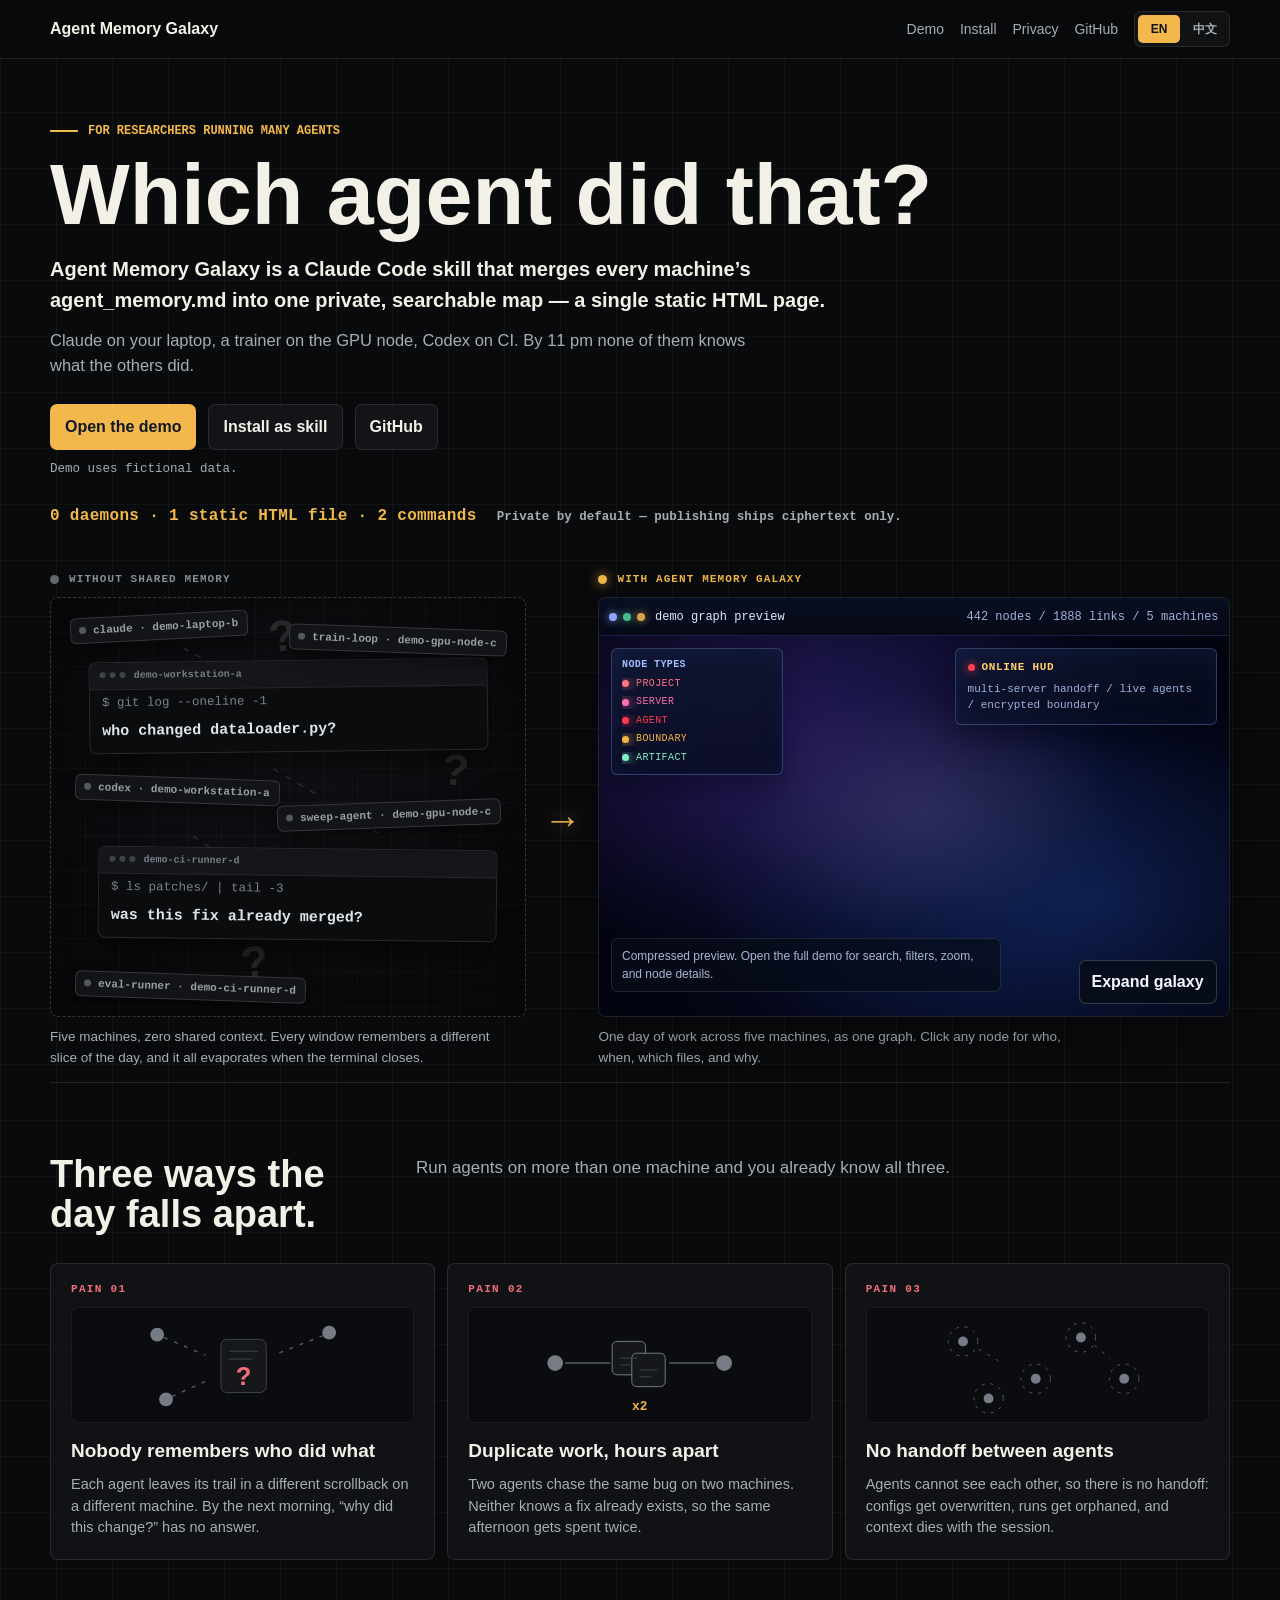
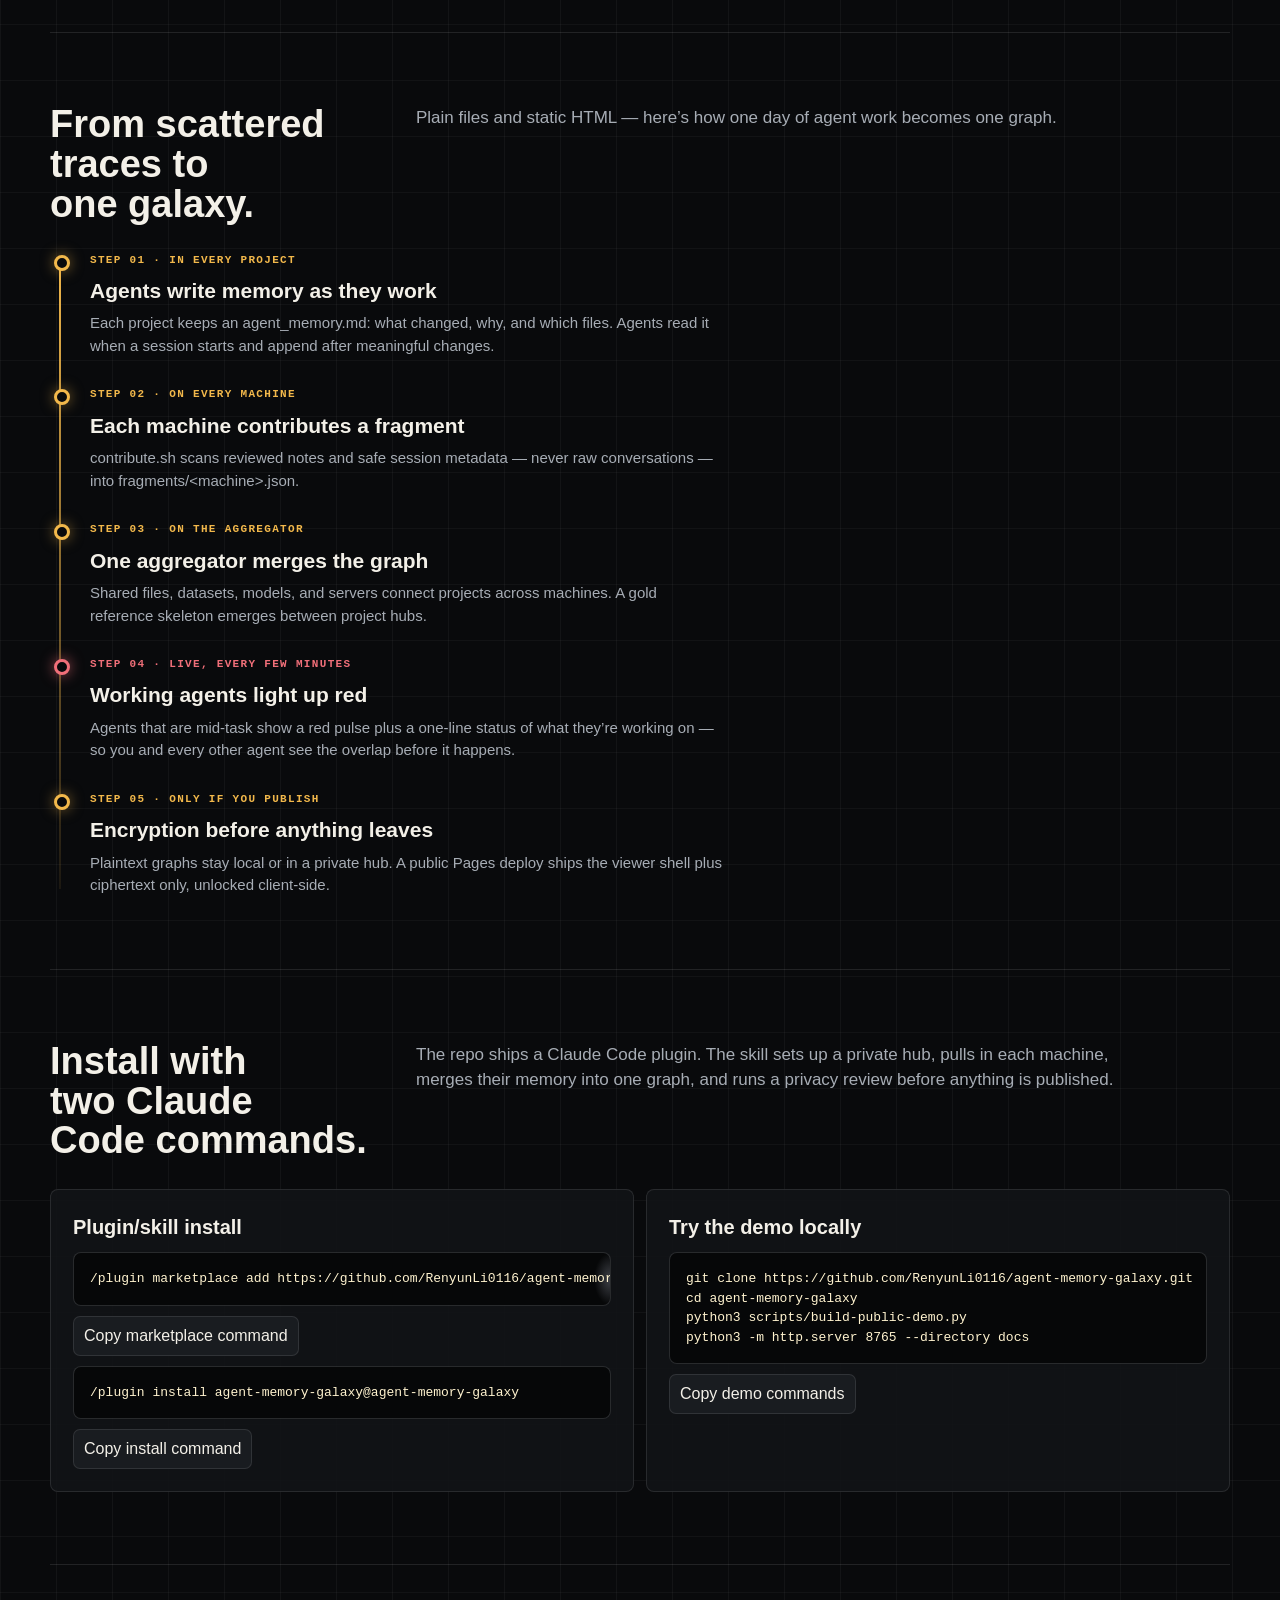
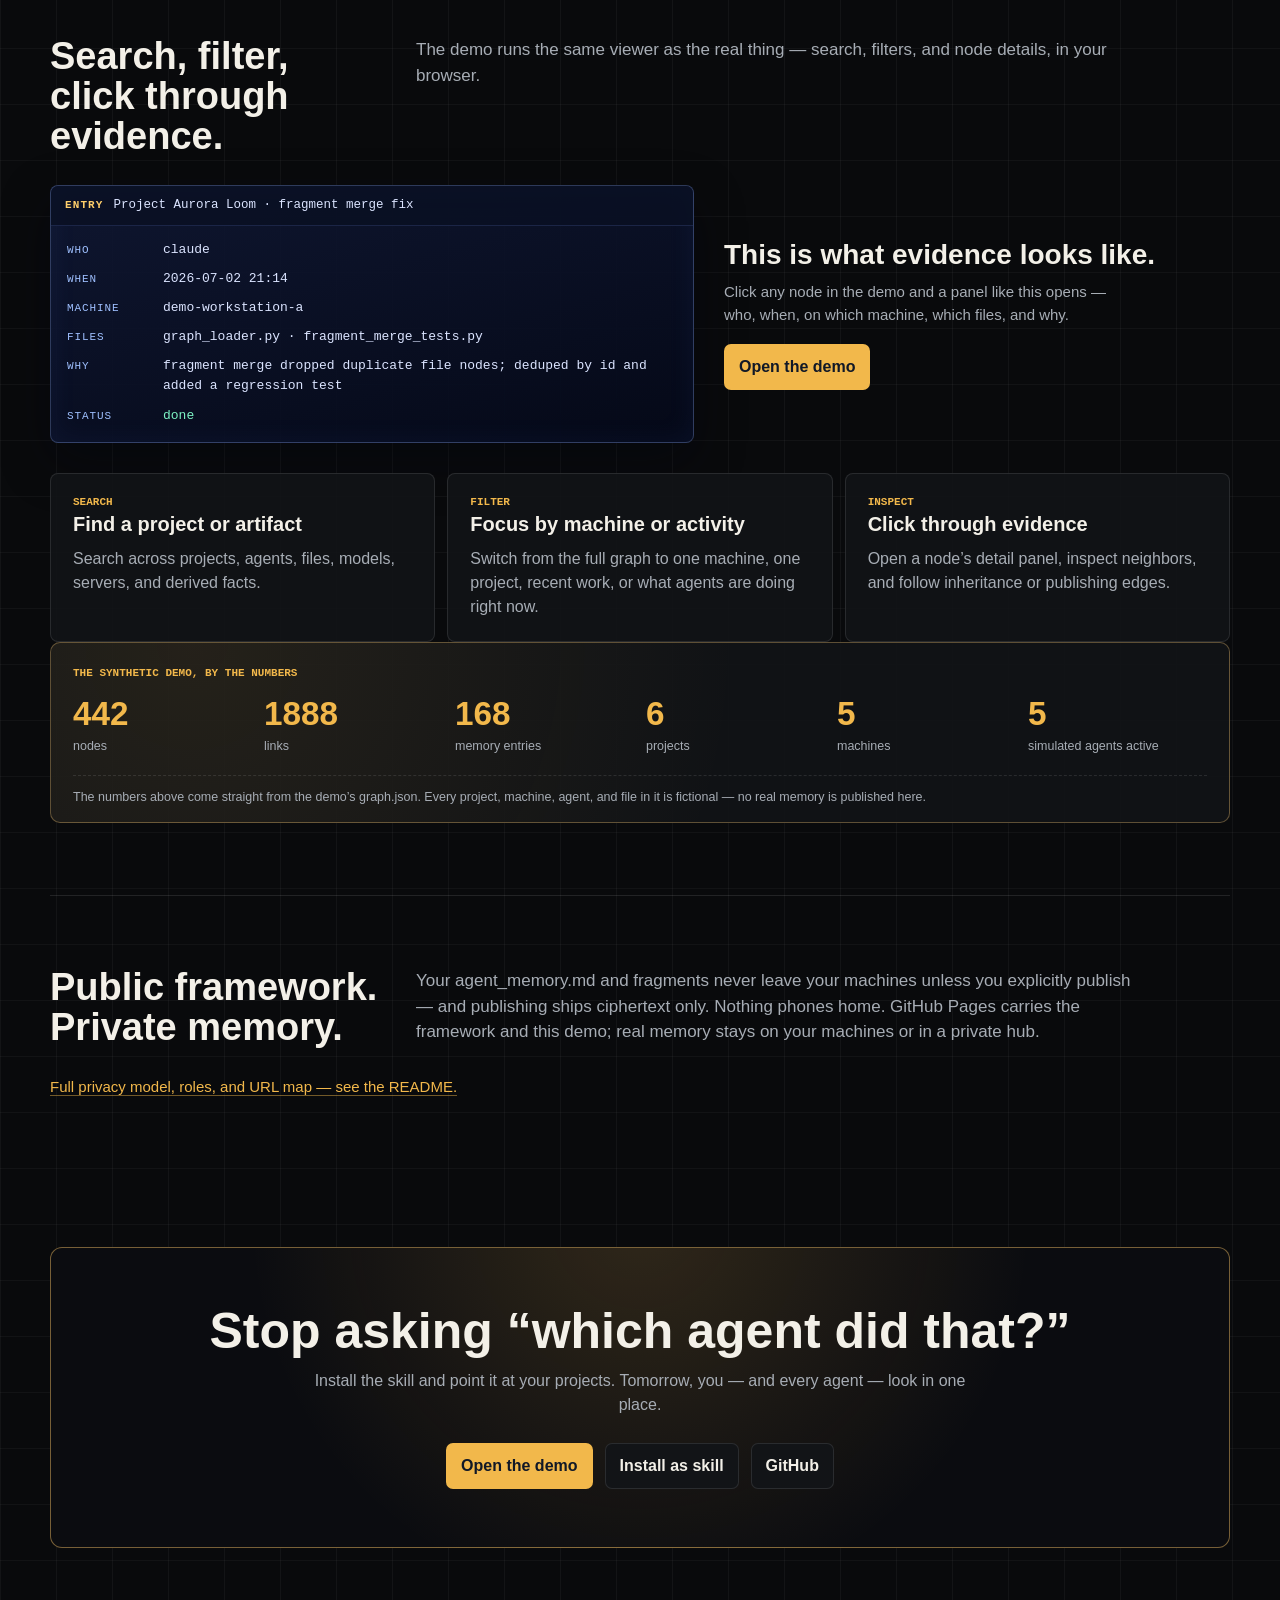
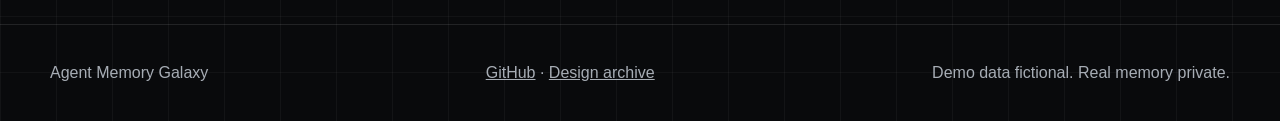
==== docs/index.html @ f4f1824c "feat: landing copy & typography overhaul from persona review loop 新用户评审（ML researcher/HN 工程师/手机中文用户）" ====
<!doctype html>
<html lang="en">
<head>
<meta charset="utf-8">
<meta name="viewport" content="width=device-width,initial-scale=1">
<meta name="description" content="Agent Memory Galaxy is a Claude Code skill that merges every machine's agent_memory.md into one private, searchable map — a single static HTML page.">
<title>Agent Memory Galaxy</title>
<link rel="stylesheet" href="assets/landing.css">
</head>
<body class="theme-bento landing-v2">

<nav class="nav">
  <div class="nav-inner">
    <a class="brand" href="index.html">Agent Memory Galaxy</a>
    <div class="nav-links">
      <a href="#preview" data-i18n="navDemo">Demo</a>
      <a href="#install" data-i18n="navInstall" data-nav-install>Install</a>
      <a href="#privacy" data-i18n="navPrivacy">Privacy</a>
      <a href="https://github.com/RenyunLi0116/agent-memory-galaxy">GitHub</a>
      <div class="lang-switch" aria-label="Language">
        <button type="button" data-lang-choice="en">EN</button>
        <button type="button" data-lang-choice="zh">中文</button>
      </div>
    </div>
  </div>
</nav>

<main class="page">
  <header class="hero-intro">
    <div class="kicker" data-i18n="heroKicker">FOR RESEARCHERS RUNNING MANY AGENTS</div>
    <h1 data-i18n="heroTitle">Which agent did that?</h1>
    <p class="lead hero-def" data-i18n="heroDef">Agent Memory Galaxy is a Claude Code skill that merges every machine&rsquo;s agent_memory.md into one private, searchable map &mdash; a single static HTML page.</p>
    <p class="lead hero-scene" data-i18n="heroLead">Claude on your laptop, a trainer on the GPU node, Codex on CI. By 11 pm none of them knows what the others did.</p>
    <div class="actions">
      <button class="btn primary" type="button" data-expand-galaxy data-demo-src="demo/?style=cosmos" data-i18n="openDemo">Open the demo</button>
      <a class="btn" href="#install" data-i18n="installSkill">Install as skill</a>
      <a class="btn" href="https://github.com/RenyunLi0116/agent-memory-galaxy">GitHub</a>
    </div>
    <p class="demo-note" data-i18n="demoNote">Demo uses fictional data.</p>
    <div class="hero-spec">
      <span class="spec-num" data-i18n="heroSpec">0 daemons &middot; 1 static HTML file &middot; 2 commands</span>
      <span class="spec-privacy" data-i18n="heroSpecPrivacy">Private by default &mdash; publishing ships ciphertext only.</span>
    </div>
  </header>

  <section class="contrast" id="contrast" aria-label="Before and after: scattered agents vs one shared memory galaxy">
    <div class="contrast-grid">
      <div class="contrast-side">
        <div class="contrast-tag"><span data-i18n="beforeTag">WITHOUT SHARED MEMORY</span></div>
<div class="chaos-board" aria-hidden="true"><svg class="chaos-lines" viewBox="0 0 100 100" preserveAspectRatio="none"><path d="M 28 12 L 39 19" /><path d="M 36 23 L 45 30" /><path d="M 47 41 L 56 47" /><path d="M 30 57 L 39 64" /><path d="M 63 52 L 70 57" /><path d="M 20 73 L 29 80" /></svg><div class="chaos-term" style="left:8%;top:15%;width:84%;--rot:-.7deg"><b>demo-workstation-a</b><code>$ git log --oneline -1</code><code class="q" data-i18n="chaosNote1">who changed dataloader.py?</code></div><div class="chaos-term" style="left:10%;top:60%;width:84%;--rot:.7deg"><b>demo-ci-runner-d</b><code>$ ls patches/ | tail -3</code><code class="q" data-i18n="chaosNote4">was this fix already merged?</code></div><span class="chaos-chip c1" style="left:4%;top:4%;--rot:-3deg">claude · demo-laptop-b</span><span class="chaos-chip c2" style="right:4%;top:7%;--rot:2deg">train-loop · demo-gpu-node-c</span><span class="chaos-chip c3" style="left:5%;top:43%;--rot:2deg">codex · demo-workstation-a</span><span class="chaos-chip c4" style="right:5%;top:49%;--rot:-2deg">sweep-agent · demo-gpu-node-c</span><span class="chaos-chip c5" style="left:5%;top:90%;--rot:2deg">eval-runner · demo-ci-runner-d</span><span class="chaos-q" style="left:46%;top:4%;--rot:-8deg">?</span><span class="chaos-q" style="right:12%;top:36%;--rot:6deg">?</span><span class="chaos-q" style="left:40%;top:82%;--rot:-6deg">?</span></div>
        <p class="contrast-caption" data-i18n="beforeCaption">Five machines, zero shared context. Every window remembers a different slice of the day, and it all evaporates when the terminal closes.</p>
      </div>
      <div class="contrast-arrow" aria-hidden="true"><span>&#8594;</span></div>
      <div class="contrast-side">
        <div class="contrast-tag gold"><span data-i18n="afterTag">WITH AGENT MEMORY GALAXY</span></div>

<div class="galaxy-card" id="after-galaxy" data-demo-src="demo/?style=cosmos" role="button" tabindex="0" aria-label="Expand the interactive Agent Memory Galaxy demo">
  <div class="framebar">
    <span class="lights"><i></i><i></i><i></i></span>
    <span class="mono" data-i18n="previewTitle">demo graph preview</span>
    <span class="status mono" data-preview-status data-nodes="442" data-edges="1888" data-machines="5">442 nodes / 1888 links / 5 machines</span>
  </div>

  <div class="mini-galaxy-preview" data-mini-preview aria-hidden="true">
    <canvas class="mini-canvas" data-mini-canvas></canvas>
    <svg class="mini-map" viewBox="0 0 800 520" preserveAspectRatio="xMidYMid meet">
      <defs>
        <filter id="mini-glow" x="-120%" y="-120%" width="340%" height="340%">
          <feGaussianBlur stdDeviation="3" result="blur" />
          <feMerge><feMergeNode in="blur" /><feMergeNode in="SourceGraphic" /></feMerge>
        </filter>
        <filter id="mini-soft-glow" x="-80%" y="-80%" width="260%" height="260%"><feGaussianBlur stdDeviation="8" /></filter>
      </defs>
      <ellipse class="mini-orbit gold" cx="400" cy="260" rx="244" ry="126" />
      <ellipse class="mini-orbit" cx="400" cy="260" rx="310" ry="166" transform="rotate(-17 400 260)" />
      <path class="mini-coreline" d="M 148 332 C 248 198 350 154 472 204 S 620 356 704 210" />
      <g class="mini-dust-layer"><circle class="mini-dust" cx="120" cy="130" r="1.4" />
<circle class="mini-dust" cx="152" cy="398" r="1.1" />
<circle class="mini-dust" cx="286" cy="114" r="1.2" />
<circle class="mini-dust" cx="368" cy="422" r="1.4" />
<circle class="mini-dust" cx="430" cy="126" r="1.1" />
<circle class="mini-dust" cx="690" cy="150" r="1.5" />
<circle class="mini-dust" cx="706" cy="386" r="1.1" />
<circle class="mini-dust" cx="88" cy="276" r="1.0" />
<circle class="mini-dust" cx="548" cy="92" r="1.0" />
<circle class="mini-dust" cx="610" cy="420" r="1.2" />
<circle class="mini-dust" cx="254" cy="444" r="1.0" />
<circle class="mini-dust" cx="742" cy="264" r="1.2" /></g>
      <g class="mini-links"><line class="mini-edge warm" data-mini-edge data-pair="0-1" x1="384" y1="252" x2="505" y2="178" /><line class="mini-edge" data-mini-edge data-pair="0-2" x1="384" y1="252" x2="232" y2="180" /><line class="mini-edge live" data-mini-edge data-pair="0-4" x1="384" y1="252" x2="330" y2="354" /><line class="mini-edge live" data-mini-edge data-pair="0-5" x1="384" y1="252" x2="468" y2="302" /><line class="mini-edge secure" data-mini-edge data-pair="1-7" x1="505" y1="178" x2="632" y2="220" /><line class="mini-edge secure" data-mini-edge data-pair="2-6" x1="232" y1="180" x2="190" y2="342" /><line class="mini-edge" data-mini-edge data-pair="3-5" x1="586" y1="338" x2="468" y2="302" /><line class="mini-edge warm" data-mini-edge data-pair="4-6" x1="330" y1="354" x2="190" y2="342" /><line class="mini-edge secure" data-mini-edge data-pair="5-7" x1="468" y1="302" x2="632" y2="220" /><line class="mini-edge" data-mini-edge data-pair="1-3" x1="505" y1="178" x2="586" y2="338" /></g>
      <path class="mini-scan" d="M 146 394 C 264 222 406 146 570 206 C 650 236 702 286 724 342" />
      <g class="mini-nodes"><g class="mini-star project" data-mini-node data-index="0" transform="translate(384 252)">
        <circle class="halo" r="36" fill="currentColor" />
        <path class="spike" d="M -26.4 0 H 26.4 M 0 -26.4 V 26.4 M -18.6 -18.6 L 18.6 18.6 M -18.6 18.6 L 18.6 -18.6" />
        <circle class="core" r="12" />
        <circle class="lock" r="20" />
      </g><g class="mini-star project" data-mini-node data-index="1" transform="translate(505 178)">
        <circle class="halo" r="30" fill="currentColor" />
        <path class="spike" d="M -22.0 0 H 22.0 M 0 -22.0 V 22.0 M -15.5 -15.5 L 15.5 15.5 M -15.5 15.5 L 15.5 -15.5" />
        <circle class="core" r="10" />
        <circle class="lock" r="18" />
      </g><g class="mini-star server" data-mini-node data-index="2" transform="translate(232 180)">
        <circle class="halo" r="24" fill="currentColor" />
        <path class="spike" d="M -13.6 0 H 13.6 M 0 -13.6 V 13.6" />
        <circle class="core" r="8" />
        <circle class="lock" r="16" />
      </g><g class="mini-star server" data-mini-node data-index="3" transform="translate(586 338)">
        <circle class="halo" r="24" fill="currentColor" />
        <path class="spike" d="M -13.6 0 H 13.6 M 0 -13.6 V 13.6" />
        <circle class="core" r="8" />
        <circle class="lock" r="16" />
      </g><g class="mini-star agent" data-mini-node data-index="4" transform="translate(330 354)">
        <circle class="halo" r="21" fill="currentColor" />
        <path class="spike" d="M -11.9 0 H 11.9 M 0 -11.9 V 11.9" />
        <circle class="core" r="7" />
        <circle class="lock" r="15" />
      </g><g class="mini-star agent" data-mini-node data-index="5" transform="translate(468 302)">
        <circle class="halo" r="21" fill="currentColor" />
        <path class="spike" d="M -11.9 0 H 11.9 M 0 -11.9 V 11.9" />
        <circle class="core" r="7" />
        <circle class="lock" r="15" />
      </g><g class="mini-star boundary" data-mini-node data-index="6" transform="translate(190 342)">
        <circle class="halo" r="27" fill="currentColor" />
        <path class="spike" d="M -19.8 0 H 19.8 M 0 -19.8 V 19.8 M -14.0 -14.0 L 14.0 14.0 M -14.0 14.0 L 14.0 -14.0" />
        <circle class="core" r="9" />
        <circle class="lock" r="17" />
      </g><g class="mini-star artifact" data-mini-node data-index="7" transform="translate(632 220)">
        <circle class="halo" r="27" fill="currentColor" />
        <path class="spike" d="M -15.3 0 H 15.3 M 0 -15.3 V 15.3" />
        <circle class="core" r="9" />
        <circle class="lock" r="17" />
      </g></g>
    </svg>
    <div class="mini-side"><b data-i18n="miniSideTitle">NODE TYPES</b><span data-mini-type="project" data-i18n="miniProject">Project</span><span data-mini-type="server" data-i18n="miniServer">Server</span><span data-mini-type="agent" data-i18n="miniAgent">Agent</span><span data-mini-type="boundary" data-i18n="miniBoundary">Boundary</span><span data-mini-type="artifact" data-i18n="miniArtifact">Artifact</span></div>
    <div class="mini-readout"><b data-i18n="miniReadoutTitle">ONLINE HUD</b><span data-i18n="miniReadout">multi-server handoff / live agents / encrypted boundary</span></div>
  </div>
  <p class="preview-note" data-i18n="previewNote">Compressed public preview. Open the full demo for search, filters, zoom, and readouts.</p>
  <button class="expand-galaxy" type="button" data-expand-galaxy data-i18n="expandGalaxy">Expand galaxy</button>
</div>

        <p class="contrast-caption" data-i18n="afterCaption">One day of work across five machines, as one graph. Click any node for who, when, which files, and why.</p>
      </div>
    </div>
  </section>

  <section class="section" id="pain">
    <div class="section-head">
      <h2 data-i18n="painHeading">Three ways the day falls apart.</h2>
      <p data-i18n="painBody">Run agents on more than one machine and you already know all three.</p>
    </div>
    <div class="pain-grid">
      <article class="pain-card">
        <span class="pain-num">PAIN 01</span>
        <svg class="pain-fig" viewBox="0 0 240 116" aria-hidden="true" preserveAspectRatio="xMidYMid meet">
  <g stroke="#565b63" stroke-dasharray="4 7" fill="none" stroke-width="1.4">
    <path d="M 40 30 L 82 48" /><path d="M 202 28 L 154 47" /><path d="M 48 90 L 88 72" />
  </g>
  <circle cx="33" cy="27" r="7" fill="#767c86" /><circle cx="208" cy="25" r="7" fill="#767c86" /><circle cx="42" cy="93" r="7" fill="#767c86" />
  <rect x="98" y="32" width="46" height="54" rx="6" fill="#15171b" stroke="#3e424a" />
  <path d="M 106 44 H 136 M 106 52 H 130" stroke="#3e424a" fill="none" />
  <text x="121" y="78" fill="#f06f79" font-size="26" font-weight="800" text-anchor="middle" font-family="Inter,sans-serif">?</text>
</svg>
        <h3 data-i18n="pain1Title">Nobody remembers who did what</h3>
        <p data-i18n="pain1Body">Each agent leaves its trail in a different scrollback on a different machine. By the next morning, &ldquo;why did this change?&rdquo; has no answer.</p>
      </article>
      <article class="pain-card">
        <span class="pain-num">PAIN 02</span>
        <svg class="pain-fig" viewBox="0 0 240 116" aria-hidden="true" preserveAspectRatio="xMidYMid meet">
  <circle cx="34" cy="56" r="8" fill="#767c86" /><circle cx="206" cy="56" r="8" fill="#767c86" />
  <path d="M 44 56 H 90" stroke="#565b63" stroke-width="1.4" /><path d="M 196 56 H 150" stroke="#565b63" stroke-width="1.4" />
  <rect x="92" y="34" width="34" height="34" rx="5" fill="#15171b" stroke="#767c86" />
  <rect x="112" y="46" width="34" height="34" rx="5" fill="#15171b" stroke="#767c86" />
  <path d="M 100 51 L 118 51 M 100 58 L 112 58" stroke="#3e424a" fill="none" />
  <path d="M 120 63 L 138 63 M 120 70 L 132 70" stroke="#3e424a" fill="none" />
  <text x="120" y="104" fill="#f2b84b" font-size="13" font-weight="800" text-anchor="middle" font-family="JetBrains Mono,monospace">x2</text>
</svg>
        <h3 data-i18n="pain2Title">Duplicate work, hours apart</h3>
        <p data-i18n="pain2Body">Two agents chase the same bug on two machines. Neither knows a fix already exists, so the same afternoon gets spent twice.</p>
      </article>
      <article class="pain-card">
        <span class="pain-num">PAIN 03</span>
        <svg class="pain-fig" viewBox="0 0 240 116" aria-hidden="true" preserveAspectRatio="xMidYMid meet">
  <g fill="#767c86">
    <circle cx="44" cy="34" r="5" /><circle cx="118" cy="72" r="5" /><circle cx="164" cy="30" r="5" />
    <circle cx="208" cy="72" r="5" /><circle cx="70" cy="92" r="5" />
  </g>
  <g stroke="#565b63" stroke-dasharray="3 6" fill="none">
    <circle cx="44" cy="34" r="15" /><circle cx="118" cy="72" r="15" /><circle cx="164" cy="30" r="15" />
    <circle cx="208" cy="72" r="15" /><circle cx="70" cy="92" r="15" />
  </g>
  <path d="M 60 42 L 84 56" stroke="#565b63" stroke-dasharray="3 7" fill="none" />
  <path d="M 178 38 L 194 52" stroke="#565b63" stroke-dasharray="3 7" fill="none" />
</svg>
        <h3 data-i18n="pain3Title">No handoff between agents</h3>
        <p data-i18n="pain3Body">Agents cannot see each other, so there is no handoff: configs get overwritten, runs get orphaned, and context dies with the session.</p>
      </article>
    </div>
  </section>

  <section class="section" id="how">
    <div class="section-head">
      <h2 data-i18n="howHeading">From scattered traces to one galaxy.</h2>
      <p data-i18n="howBody">Plain files and static HTML &mdash; here&rsquo;s how one day of agent work becomes one graph.</p>
    </div>
    <div class="timeline">
      <div class="tl-item"><span class="tl-step" data-i18n="tl1Tag">STEP 01 &middot; IN EVERY PROJECT</span><h3 data-i18n="tl1Title">Agents write memory as they work</h3><p data-i18n="tl1Body">Each project keeps an agent_memory.md: what changed, why, and which files. Agents read it when a session starts and append after meaningful changes.</p></div>
      <div class="tl-item"><span class="tl-step" data-i18n="tl2Tag">STEP 02 &middot; ON EVERY MACHINE</span><h3 data-i18n="tl2Title">Each machine contributes a fragment</h3><p data-i18n="tl2Body">contribute.sh scans reviewed notes and safe session metadata &mdash; never raw conversations &mdash; into fragments/&lt;machine&gt;.json.</p></div>
      <div class="tl-item"><span class="tl-step" data-i18n="tl3Tag">STEP 03 &middot; ON THE AGGREGATOR</span><h3 data-i18n="tl3Title">One aggregator merges the graph</h3><p data-i18n="tl3Body">Shared files, datasets, models, and servers connect projects across machines. A gold reference skeleton emerges between project hubs.</p></div>
      <div class="tl-item live"><span class="tl-step" data-i18n="tl4Tag">STEP 04 &middot; LIVE, EVERY FEW MINUTES</span><h3 data-i18n="tl4Title">Working agents light up red</h3><p data-i18n="tl4Body">Agents that are mid-task show a red pulse plus a one-line status of what they&rsquo;re working on &mdash; so you and every other agent see the overlap before it happens.</p></div>
      <div class="tl-item"><span class="tl-step" data-i18n="tl5Tag">STEP 05 &middot; ONLY IF YOU PUBLISH</span><h3 data-i18n="tl5Title">Encryption before anything leaves</h3><p data-i18n="tl5Body">Plaintext graphs stay local or in a private hub. A public Pages deploy ships the viewer shell plus ciphertext only, unlocked client-side.</p></div>
    </div>
  </section>

  <section class="section" id="install">
    <div class="section-head">
      <h2 data-i18n="installHeading">Install with two Claude Code commands.</h2>
      <p data-i18n="installBody">The repo ships a Claude Code plugin. The skill sets up a private hub, pulls in each machine, merges their memory into one graph, and runs a privacy review before anything is published.</p>
    </div>
    <div class="install-grid">
      <article class="tile command-stack">
        <h3 data-i18n="pluginInstall">Plugin/skill install</h3>
        <pre class="code"><code>/plugin marketplace add https://github.com/RenyunLi0116/agent-memory-galaxy</code></pre>
        <button class="copy-btn" type="button" data-copy="/plugin marketplace add https://github.com/RenyunLi0116/agent-memory-galaxy"><span data-i18n="copyMarketplace">Copy marketplace command</span></button>
        <pre class="code"><code>/plugin install agent-memory-galaxy@agent-memory-galaxy</code></pre>
        <button class="copy-btn" type="button" data-copy="/plugin install agent-memory-galaxy@agent-memory-galaxy"><span data-i18n="copyInstall">Copy install command</span></button>
      </article>
      <article class="tile command-stack">
        <h3 data-i18n="localDemo">Try the demo locally</h3>
        <pre class="code"><code>git clone https://github.com/RenyunLi0116/agent-memory-galaxy.git
cd agent-memory-galaxy
python3 scripts/build-public-demo.py
python3 -m http.server 8765 --directory docs</code></pre>
        <button class="copy-btn" type="button" data-copy="git clone https://github.com/RenyunLi0116/agent-memory-galaxy.git&#10;cd agent-memory-galaxy&#10;python3 scripts/build-public-demo.py&#10;python3 -m http.server 8765 --directory docs"><span data-i18n="copyDemo">Copy demo commands</span></button>
      </article>
    </div>
  </section>

  <section class="section" id="preview">
    <div class="section-head">
      <h2 data-i18n="previewHeading">Search, filter, click through evidence.</h2>
      <p data-i18n="previewBody">The demo runs the same viewer as the real thing &mdash; search, filters, and node details, in your browser.</p>
    </div>
    <div class="evidence-row">
      <figure class="evidence-card" aria-label="Example node detail panel from the demo">
        <div class="ev-head"><span class="ev-kind">ENTRY</span><span class="ev-title">Project Aurora Loom &middot; fragment merge fix</span></div>
        <dl class="ev-fields">
          <div class="ev-field"><dt data-i18n="evWho">who</dt><dd>claude</dd></div>
          <div class="ev-field"><dt data-i18n="evWhen">when</dt><dd>2026-07-02 21:14</dd></div>
          <div class="ev-field"><dt data-i18n="evMachine">machine</dt><dd>demo-workstation-a</dd></div>
          <div class="ev-field"><dt data-i18n="evFiles">files</dt><dd>graph_loader.py &middot; fragment_merge_tests.py</dd></div>
          <div class="ev-field"><dt data-i18n="evWhy">why</dt><dd>fragment merge dropped duplicate file nodes; deduped by id and added a regression test</dd></div>
          <div class="ev-field"><dt data-i18n="evStatus">status</dt><dd class="ev-ok">done</dd></div>
        </dl>
      </figure>
      <div class="evidence-aside">
        <p class="evidence-lead" data-i18n="evidenceCaption">This is what evidence looks like.</p>
        <p class="evidence-sub" data-i18n="evidenceCaptionSub">Click any node in the demo and a panel like this opens &mdash; who, when, on which machine, which files, and why.</p>
        <div class="actions">
          <button class="btn primary" type="button" data-expand-galaxy data-demo-src="demo/?style=cosmos" data-i18n="openDemo">Open the demo</button>
        </div>
      </div>
    </div>
    <div class="grid">
      <article class="tile"><div class="mini-label" data-i18n="searchLabel">Search</div><h3 data-i18n="searchTitle">Find a project or artifact</h3><p data-i18n="searchBody">Search across projects, agents, files, models, servers, and derived facts.</p></article>
      <article class="tile"><div class="mini-label" data-i18n="filterLabel">Filter</div><h3 data-i18n="filterTitle">Focus by machine or activity</h3><p data-i18n="filterBody">Switch from the full graph to one machine, one project, recent work, or what agents are doing right now.</p></article>
      <article class="tile"><div class="mini-label" data-i18n="inspectLabel">Inspect</div><h3 data-i18n="inspectTitle">Click through evidence</h3><p data-i18n="inspectBody">Open a node&rsquo;s detail panel, inspect neighbors, and follow inheritance or publishing edges.</p></article>
    </div>
    <div class="stat-band" id="numbers">
      <span class="mini-label" data-i18n="statBandTitle">The synthetic demo, by the numbers</span>
      <div class="stat-band-grid">
        <div class="stat-cell"><b>442</b><span data-i18n="statNodes">nodes</span></div>
        <div class="stat-cell"><b>1888</b><span data-i18n="statLinks">links</span></div>
        <div class="stat-cell"><b>168</b><span data-i18n="statEntries">memory entries</span></div>
        <div class="stat-cell"><b>6</b><span data-i18n="statProjects">projects</span></div>
        <div class="stat-cell"><b>5</b><span data-i18n="statMachines">machines</span></div>
        <div class="stat-cell"><b>5</b><span data-i18n="statLive">simulated agents active</span></div>
      </div>
      <p class="stat-honest" data-i18n="statHonest">The numbers above come straight from the demo&rsquo;s graph.json. Every project, machine, agent, and file in it is fictional &mdash; no real memory is published here.</p>
    </div>
  </section>

  <section class="section" id="privacy">
    <div class="section-head">
      <h2 data-i18n="privacyHeading">Public framework. Private memory.</h2>
      <p data-i18n="privacyBody">Your agent_memory.md and fragments never leave your machines unless you explicitly publish &mdash; and publishing ships ciphertext only. Nothing phones home. GitHub Pages carries the framework and this demo; real memory stays on your machines or in a private hub.</p>
    </div>
    <p class="privacy-more"><a href="https://github.com/RenyunLi0116/agent-memory-galaxy#readme"><span data-i18n="privacyMore">Full privacy model, roles, and URL map &mdash; see the README.</span></a></p>
  </section>

  <section class="cta-band" id="cta">
    <h2 data-i18n="ctaTitle">Stop asking &ldquo;which agent did that?&rdquo;</h2>
    <p data-i18n="ctaBody">Install the skill and point it at your projects. Tomorrow, you &mdash; and every agent &mdash; look in one place.</p>
    <div class="actions">
      <button class="btn primary" type="button" data-expand-galaxy data-demo-src="demo/?style=cosmos" data-i18n="openDemo">Open the demo</button>
      <a class="btn" href="#install" data-i18n="installSkill">Install as skill</a>
      <a class="btn" href="https://github.com/RenyunLi0116/agent-memory-galaxy">GitHub</a>
    </div>
  </section>
</main>
<footer class="footer"><div class="page">
  <span>Agent Memory Galaxy</span>
  <span><a href="https://github.com/RenyunLi0116/agent-memory-galaxy">GitHub</a> &middot; <a href="concepts/index.html" data-i18n="navConcepts">Design archive</a></span>
  <span data-i18n="footerPrivacy">Demo data fictional. Real memory private.</span>
</div></footer>

<div class="modal" data-galaxy-modal hidden>
  <div class="modal-panel" role="dialog" aria-modal="true" aria-label="Expanded galaxy demo">
    <div class="modal-head">
      <strong>Agent Memory Galaxy</strong>
      <span class="muted" data-i18n="modalMuted">Demo galaxy. Drag, zoom, filter, and inspect nodes.</span>
      <a class="btn" href="demo/?style=cosmos" data-demo-link data-i18n="openFullDemo">Open full demo</a>
      <button class="modal-close" type="button" data-modal-close data-i18n="close">Close</button>
    </div>
    <iframe title="Expanded Agent Memory Galaxy demo" src="about:blank"></iframe>
  </div>
</div>

<script src="assets/landing.js"></script>
</body>
</html>
---- docs/assets/landing.css ----
:root {
  color-scheme: light;
  --bg: #f7f9fc;
  --surface: #ffffff;
  --surface-2: #edf2f7;
  --text: #111827;
  --muted: #64748b;
  --line: rgba(15, 23, 42, .13);
  --accent: #2f6fed;
  --accent-2: #00a6b2;
  --accent-3: #e9a825;
  --danger: #d84e63;
  --code-bg: #0b1020;
  --code-text: #e9eefc;
  --max: 1180px;
}

.theme-graphite {
  color-scheme: dark;
  --bg: #050506;
  --surface: #0f1014;
  --surface-2: #15171d;
  --text: #f4f4f5;
  --muted: #a1a1aa;
  --line: rgba(255, 255, 255, .11);
  --accent: #8fa6ff;
  --accent-2: #48b98c;
  --accent-3: #d6a451;
  --danger: #d36b7d;
  --code-bg: #08090d;
  --code-text: #f4f4f5;
}

.theme-lab {
  --bg: #f5efe5;
  --surface: #fffaf1;
  --surface-2: #eadfce;
  --text: #171717;
  --muted: #5f5a50;
  --line: rgba(76, 63, 42, .22);
  --accent: #245e8f;
  --accent-2: #43735b;
  --accent-3: #b34b3e;
  --danger: #8f2e2e;
  --code-bg: #171717;
  --code-text: #fff7e8;
}

.theme-bento {
  color-scheme: dark;
  --bg: #090a0c;
  --surface: #121417;
  --surface-2: #191c20;
  --text: #f3f0e8;
  --muted: #a7adb5;
  --line: rgba(255, 255, 255, .10);
  --accent: #f2b84b;
  --accent-2: #5ed6b3;
  --accent-3: #7ca7ff;
  --danger: #f06f79;
  --code-bg: #060708;
  --code-text: #fff3cf;
}

.theme-orbit {
  color-scheme: dark;
  --bg: #050608;
  --surface: #111418;
  --surface-2: #1b2027;
  --text: #f5f7fa;
  --muted: #9aa3b2;
  --line: rgba(216, 222, 233, .14);
  --accent: #f4b860;
  --accent-2: #4fd1c5;
  --accent-3: #7aa2ff;
  --danger: #f06f79;
  --code-bg: #07090c;
  --code-text: #f7f8fb;
}

* { box-sizing: border-box; }
html { scroll-behavior: smooth; }
body {
  margin: 0;
  background:
    linear-gradient(90deg, color-mix(in srgb, var(--line) 40%, transparent) 1px, transparent 1px),
    linear-gradient(180deg, color-mix(in srgb, var(--line) 36%, transparent) 1px, transparent 1px),
    var(--bg);
  background-size: 56px 56px;
  color: var(--text);
  font-family: Inter, ui-sans-serif, -apple-system, BlinkMacSystemFont, "Segoe UI", sans-serif;
  line-height: 1.5;
  text-rendering: optimizeLegibility;
}
a { color: inherit; }
button, input, select, textarea { font: inherit; }
code, pre, .mono { font-family: "JetBrains Mono", "Cascadia Code", "SFMono-Regular", Consolas, monospace; }

.nav {
  position: sticky;
  top: 0;
  z-index: 40;
  border-bottom: 1px solid var(--line);
  background: color-mix(in srgb, var(--bg) 88%, transparent);
  backdrop-filter: blur(14px);
}
.nav-inner {
  width: min(var(--max), calc(100% - 32px));
  margin: 0 auto;
  min-height: 58px;
  display: flex;
  align-items: center;
  gap: 18px;
}
.brand {
  font-weight: 800;
  text-decoration: none;
  white-space: nowrap;
}
.nav-links {
  margin-left: auto;
  display: flex;
  align-items: center;
  gap: 16px;
  color: var(--muted);
  font-size: 14px;
}
.nav-links a {
  text-decoration: none;
}
.nav-links a:hover { color: var(--text); }

.page {
  width: min(var(--max), calc(100% - 32px));
  margin: 0 auto;
}
.hero {
  min-height: calc(100vh - 58px);
  display: grid;
  grid-template-columns: minmax(0, .88fr) minmax(420px, 1.12fr);
  gap: 36px;
  align-items: center;
  padding: 48px 0 34px;
}
.hero-copy { min-width: 0; }
.kicker {
  display: inline-flex;
  align-items: center;
  gap: 10px;
  color: var(--accent);
  font: 800 12px/1 "JetBrains Mono", "Cascadia Code", monospace;
  text-transform: uppercase;
}
.kicker::before {
  content: "";
  width: 28px;
  height: 2px;
  background: var(--accent);
}
h1 {
  max-width: 860px;
  margin: 18px 0 18px;
  font-size: 68px;
  line-height: .95;
  font-weight: 860;
  letter-spacing: 0;
}
.theme-lab h1 {
  font-family: Georgia, "Times New Roman", serif;
  font-weight: 760;
}
.lead {
  max-width: 680px;
  margin: 0;
  color: var(--muted);
  font-size: 19px;
}
.actions {
  display: flex;
  gap: 12px;
  flex-wrap: wrap;
  margin-top: 26px;
}
.btn {
  min-height: 44px;
  border: 1px solid var(--line);
  border-radius: 7px;
  padding: 10px 14px;
  display: inline-flex;
  align-items: center;
  justify-content: center;
  gap: 8px;
  color: var(--text);
  background: var(--surface);
  text-decoration: none;
  font-weight: 760;
  cursor: pointer;
}
.btn.primary {
  background: var(--accent);
  color: color-mix(in srgb, var(--bg) 8%, white);
  border-color: transparent;
}
.theme-bento .btn.primary,
.theme-orbit .btn.primary,
.theme-lab .btn.primary {
  color: #111827;
}
.btn:hover {
  transform: translateY(-1px);
  border-color: color-mix(in srgb, var(--accent) 48%, var(--line));
}
.proof-row {
  display: flex;
  flex-wrap: wrap;
  gap: 8px;
  margin-top: 28px;
}
.pill {
  border: 1px solid var(--line);
  border-radius: 999px;
  padding: 7px 10px;
  background: color-mix(in srgb, var(--surface) 74%, transparent);
  color: var(--muted);
  font-size: 13px;
  white-space: nowrap;
}

.galaxy-card {
  position: relative;
  overflow: hidden;
  border: 1px solid var(--line);
  border-radius: 8px;
  background: #060814;
  min-height: 430px;
  box-shadow: 0 22px 70px rgba(0, 0, 0, .24);
  cursor: zoom-in;
}
.galaxy-card.compact {
  min-height: 360px;
}
.framebar {
  position: absolute;
  top: 0;
  left: 0;
  right: 0;
  z-index: 3;
  height: 38px;
  padding: 0 10px;
  display: flex;
  align-items: center;
  gap: 10px;
  border-bottom: 1px solid rgba(255, 255, 255, .10);
  background: rgba(4, 8, 18, .86);
  color: #dfe8ff;
  font-size: 12px;
}
.lights {
  display: inline-flex;
  gap: 6px;
}
.lights i {
  display: block;
  width: 8px;
  height: 8px;
  border-radius: 50%;
  background: #8fa6ff;
}
.lights i:nth-child(2) { background: #48b98c; }
.lights i:nth-child(3) { background: #d6a451; }
.framebar .status {
  margin-left: auto;
  color: #9fb2da;
}
.galaxy-card iframe {
  position: absolute;
  inset: 38px 0 0;
  width: 100%;
  height: calc(100% - 38px);
  border: 0;
  background: #050714;
  pointer-events: none;
}
.expand-galaxy {
  position: absolute;
  right: 12px;
  bottom: 12px;
  z-index: 4;
  border: 1px solid rgba(255, 255, 255, .18);
  border-radius: 7px;
  padding: 9px 12px;
  background: rgba(8, 13, 24, .82);
  color: #f6f8ff;
  cursor: pointer;
  font-weight: 760;
  backdrop-filter: blur(10px);
}
.expand-galaxy:hover {
  border-color: rgba(143, 166, 255, .62);
}
.preview-note {
  position: absolute;
  left: 12px;
  bottom: 12px;
  z-index: 4;
  max-width: 62%;
  color: #aab7d2;
  font-size: 12px;
  background: rgba(8, 13, 24, .72);
  border: 1px solid rgba(255, 255, 255, .10);
  border-radius: 7px;
  padding: 8px 10px;
}

.section {
  padding: 72px 0;
  border-top: 1px solid var(--line);
}
.section-head {
  display: grid;
  grid-template-columns: minmax(180px, 330px) 1fr;
  gap: 36px;
  align-items: start;
  margin-bottom: 28px;
}
.section h2 {
  margin: 0;
  font-size: 38px;
  line-height: 1.05;
  letter-spacing: 0;
}
.section-head p {
  margin: 0;
  color: var(--muted);
  font-size: 17px;
  max-width: 720px;
}
.grid {
  display: grid;
  grid-template-columns: repeat(3, 1fr);
  gap: 12px;
}
.tile {
  min-width: 0;
  border: 1px solid var(--line);
  border-radius: 8px;
  background: color-mix(in srgb, var(--surface) 92%, transparent);
  padding: 22px;
}
.tile h3 {
  margin: 0 0 8px;
  font-size: 20px;
}
.tile p {
  margin: 0;
  color: var(--muted);
}
.pipeline {
  display: grid;
  grid-template-columns: repeat(5, 1fr);
  gap: 8px;
}
.step {
  border: 1px solid var(--line);
  border-radius: 8px;
  background: color-mix(in srgb, var(--surface) 88%, transparent);
  padding: 18px;
  min-height: 128px;
}
.step b {
  color: var(--accent);
  display: block;
  margin-bottom: 18px;
  font-size: 12px;
}
.step span {
  display: block;
  font-weight: 800;
  margin-bottom: 8px;
}
.step p {
  margin: 0;
  color: var(--muted);
  font-size: 14px;
}
.install-grid {
  display: grid;
  grid-template-columns: 1fr 1fr;
  gap: 12px;
}
.code {
  position: relative;
  margin: 14px 0 0;
  padding: 16px;
  overflow: auto;
  border: 1px solid var(--line);
  border-radius: 8px;
  background: var(--code-bg);
  color: var(--code-text);
  font-size: 13px;
}
.copy-btn {
  margin-top: 10px;
  border: 1px solid var(--line);
  border-radius: 7px;
  background: var(--surface-2);
  color: var(--text);
  padding: 7px 10px;
  cursor: pointer;
}
.compare-hero {
  padding: 72px 0 42px;
}
.concept-list {
  display: grid;
  grid-template-columns: repeat(5, 1fr);
  gap: 12px;
  margin: 30px 0 60px;
}
.concept-card {
  min-height: 250px;
  display: flex;
  flex-direction: column;
  justify-content: space-between;
  border: 1px solid var(--line);
  border-radius: 8px;
  padding: 20px;
  background: color-mix(in srgb, var(--surface) 92%, transparent);
  text-decoration: none;
}
.concept-card:hover {
  border-color: color-mix(in srgb, var(--accent) 55%, var(--line));
  transform: translateY(-2px);
}
.concept-card h2 {
  margin: 0 0 10px;
  font-size: 24px;
}
.concept-card p {
  margin: 0;
  color: var(--muted);
  font-size: 14px;
}
.swatch {
  display: flex;
  gap: 5px;
  margin-top: 18px;
}
.swatch i {
  width: 22px;
  height: 22px;
  border-radius: 999px;
  border: 1px solid var(--line);
}

.modal {
  position: fixed;
  inset: 0;
  z-index: 80;
  display: none;
  background: rgba(0, 0, 0, .72);
  padding: 28px;
}
.modal.open {
  display: grid;
  place-items: center;
}
.modal-panel {
  width: min(1280px, 96vw);
  height: min(860px, 90vh);
  border: 1px solid rgba(255, 255, 255, .16);
  border-radius: 8px;
  overflow: hidden;
  background: #050714;
  box-shadow: 0 30px 90px rgba(0, 0, 0, .48);
}
.modal-head {
  height: 44px;
  display: flex;
  align-items: center;
  gap: 12px;
  padding: 0 12px;
  background: #090e1a;
  color: #eff4ff;
  border-bottom: 1px solid rgba(255, 255, 255, .12);
}
.modal-head .muted {
  color: #93a1bd;
  font-size: 12px;
}
.modal-close {
  margin-left: auto;
  border: 1px solid rgba(255, 255, 255, .18);
  border-radius: 7px;
  background: transparent;
  color: #eff4ff;
  cursor: pointer;
  padding: 6px 9px;
}
.modal iframe {
  width: 100%;
  height: calc(100% - 44px);
  border: 0;
  background: #050714;
  pointer-events: auto;
}
.footer {
  padding: 36px 0;
  color: var(--muted);
  border-top: 1px solid var(--line);
}
.footer .page {
  display: flex;
  justify-content: space-between;
  gap: 20px;
  flex-wrap: wrap;
}

@media (max-width: 1080px) {
  .hero { grid-template-columns: 1fr; min-height: auto; }
  .galaxy-card { min-height: 520px; }
  .concept-list { grid-template-columns: repeat(2, 1fr); }
}
@media (max-width: 760px) {
  .nav-links { display: none; }
  h1 { font-size: 44px; }
  .lead { font-size: 17px; }
  .section { padding: 48px 0; }
  .section-head, .grid, .pipeline, .install-grid { grid-template-columns: 1fr; }
  .galaxy-card { min-height: 430px; }
  .preview-note { display: none; }
  .concept-list { grid-template-columns: 1fr; }
  .modal { padding: 0; }
  .modal-panel { width: 100vw; height: 100vh; border-radius: 0; border: 0; }
}
@media (max-width: 480px) {
  .page, .nav-inner { width: min(var(--max), calc(100% - 24px)); }
  h1 { font-size: 38px; }
  .actions { display: grid; grid-template-columns: 1fr 1fr; }
  .actions > :first-child { grid-column: 1 / -1; }
  .galaxy-card { min-height: 380px; }
}
@media (prefers-reduced-motion: reduce) {
  html { scroll-behavior: auto; }
  *, *::before, *::after { animation: none !important; transition: none !important; }
  .btn:hover, .concept-card:hover { transform: none; }
}

.hero.landing-hero {
  grid-template-columns: minmax(0, .92fr) minmax(440px, 1.08fr);
}
.hero-stat-grid {
  display: grid;
  grid-template-columns: repeat(4, minmax(0, 1fr));
  gap: 8px;
  margin-top: 24px;
  max-width: 760px;
}
.hero-stat {
  border: 1px solid var(--line);
  border-radius: 8px;
  background: color-mix(in srgb, var(--surface) 82%, transparent);
  padding: 12px;
}
.hero-stat b { display: block; font-size: 24px; color: var(--accent); }
.hero-stat span { color: var(--muted); font-size: 12px; }
.domain-table {
  width: 100%;
  border-collapse: collapse;
  overflow: hidden;
  border: 1px solid var(--line);
  border-radius: 8px;
  background: color-mix(in srgb, var(--surface) 90%, transparent);
}
.domain-table th,
.domain-table td {
  border-bottom: 1px solid var(--line);
  padding: 13px 14px;
  text-align: left;
  vertical-align: top;
}
.domain-table th { color: var(--accent); font-size: 12px; text-transform: uppercase; }
.domain-table tr:last-child td { border-bottom: 0; }
.callout-band {
  display: grid;
  grid-template-columns: 1fr 1fr;
  gap: 12px;
}
.command-stack .code { margin-top: 10px; }
.mini-label { color: var(--accent); font: 800 11px/1.2 "JetBrains Mono", monospace; text-transform: uppercase; }
@media (max-width: 1080px) {
  .hero.landing-hero { grid-template-columns: 1fr; }
}
@media (max-width: 760px) {
  .hero-stat-grid, .callout-band { grid-template-columns: 1fr; }
  .domain-scroll { overflow-x: auto; -webkit-overflow-scrolling: touch; }
  .domain-table { min-width: 620px; }
  .modal-head .muted { display: none; }
}

.lang-switch {
  display: inline-flex;
  align-items: center;
  gap: 4px;
  padding: 3px;
  border: 1px solid var(--line);
  border-radius: 7px;
  background: color-mix(in srgb, var(--surface) 86%, transparent);
}
.lang-switch button {
  min-width: 42px;
  border: 0;
  border-radius: 5px;
  padding: 5px 8px;
  color: var(--muted);
  background: transparent;
  cursor: pointer;
  font-size: 12px;
  font-weight: 800;
}
.lang-switch button.active {
  color: #101318;
  background: var(--accent);
}
.galaxy-card {
  width: 100%;
  min-width: 0;
  min-height: 0;
  height: clamp(320px, 44vw, 540px);
  container-type: inline-size;
}
.galaxy-card.compact { height: clamp(300px, 38vw, 420px); min-height: 0; }
.framebar { overflow: hidden; }
.framebar .mono { min-width: 0; white-space: nowrap; overflow: hidden; text-overflow: ellipsis; }
.framebar .status { flex: 0 1 auto; min-width: 0; }
/* --- Cinematic canvas mini galaxy. HTML panels stay on top; the SVG below is the
   static fallback for noscript / prefers-reduced-motion. --- */
.galaxy-card {
  transition: border-color .25s ease, box-shadow .25s ease;
}
.galaxy-card:hover,
.galaxy-card:focus-visible {
  border-color: rgba(143, 166, 255, .5);
  box-shadow: 0 22px 70px rgba(0, 0, 0, .34), 0 0 44px rgba(96, 128, 255, .16);
}
.framebar {
  background: linear-gradient(180deg, rgba(9, 15, 34, .94), rgba(5, 9, 22, .88));
  border-bottom: 1px solid rgba(120, 150, 255, .16);
}
.lights i { box-shadow: 0 0 8px rgba(143, 166, 255, .85); }
.lights i:nth-child(2) { box-shadow: 0 0 8px rgba(72, 185, 140, .85); }
.lights i:nth-child(3) { box-shadow: 0 0 8px rgba(214, 164, 81, .85); }
.mini-galaxy-preview {
  position: absolute;
  inset: 38px 0 0;
  overflow: hidden;
  background:
    radial-gradient(ellipse at 22% 26%, rgba(104, 66, 222, .32), transparent 54%),
    radial-gradient(ellipse at 78% 70%, rgba(40, 92, 214, .28), transparent 56%),
    radial-gradient(ellipse at 52% 46%, rgba(255, 196, 128, .10), transparent 42%),
    radial-gradient(circle at 50% 46%, #0a102e 0%, #05071c 55%, #02030e 100%);
}
.mini-galaxy-preview::after {
  content: "";
  position: absolute;
  inset: 0;
  z-index: 2;
  background: radial-gradient(circle at 50% 48%, transparent 42%, rgba(1, 3, 12, .40) 88%);
  pointer-events: none;
}
.mini-galaxy-preview.canvas-on::after {
  background: radial-gradient(circle at 50% 48%, transparent 52%, rgba(1, 3, 12, .28) 94%);
}
.mini-canvas {
  position: absolute;
  inset: 0;
  z-index: 1;
  width: 100%;
  height: 100%;
  display: none;
}
.canvas-on .mini-canvas { display: block; }
.canvas-on .mini-map { display: none; }

/* Static SVG fallback */
.mini-map {
  position: absolute;
  inset: 0;
  width: 100%;
  height: 100%;
  z-index: 1;
}
.mini-orbit {
  fill: none;
  stroke: rgba(138,180,255,.16);
  stroke-width: 1;
  stroke-dasharray: 6 14;
  animation: mini-orbit-drift 24s linear infinite;
}
.mini-orbit.gold { stroke: rgba(255,207,107,.30); animation-duration: 18s; animation-direction: reverse; }
.mini-edge {
  fill: none;
  stroke: rgba(95,152,230,.36);
  stroke-width: 1.2;
  stroke-linecap: round;
  stroke-dasharray: 8 18;
  animation: mini-flow 4.8s linear infinite;
  filter: url(#mini-glow);
  transition: stroke .22s ease, stroke-width .22s ease, opacity .22s ease;
}
.mini-edge.warm { stroke: rgba(255,188,118,.78); stroke-width: 2.4; }
.mini-edge.live { stroke: rgba(255,64,82,.72); stroke-width: 2; animation-duration: 2.2s; }
.mini-edge.secure { stroke: rgba(125,243,196,.68); stroke-width: 1.8; }
.mini-edge.active { stroke-width: 3.2; opacity: 1; }
.mini-dust {
  fill: rgba(211,222,255,.42);
  animation: mini-twinkle 3.8s ease-in-out infinite;
}
.mini-dust:nth-of-type(2n) { animation-delay: -1.1s; opacity: .5; }
.mini-dust:nth-of-type(3n) { animation-delay: -2.4s; opacity: .36; }
.mini-star .halo { opacity: .34; filter: url(#mini-glow); }
.mini-star .core { filter: url(#mini-glow); animation: mini-pulse 2.8s ease-in-out infinite; transform-box: fill-box; transform-origin: center; }
.mini-star.project .core { fill: #ff5d73; }
.mini-star.server .core { fill: #ff5fa2; }
.mini-star.agent .core { fill: #ff3b4e; animation-duration: 1.55s; }
.mini-star.boundary .core { fill: #f5b642; }
.mini-star.artifact .core { fill: #7df3c4; }
.mini-star .spike { stroke: currentColor; stroke-width: 1.2; stroke-linecap: round; opacity: .72; filter: url(#mini-glow); }
.mini-star.project, .mini-star.agent { color: #ff7282; }
.mini-star.server { color: #ff6faa; }
.mini-star.boundary { color: #f5b642; }
.mini-star.artifact { color: #7df3c4; }
.mini-star .lock { fill: none; stroke: #ffcf6b; stroke-width: 1.3; opacity: 0; transition: opacity .22s ease; }
.mini-star.active .halo { opacity: .82; }
.mini-star.active .lock { opacity: .95; }
.mini-scan {
  fill: none;
  stroke: rgba(56,225,255,.50);
  stroke-width: 1.4;
  stroke-linecap: round;
  stroke-dasharray: 18 28;
  filter: url(#mini-glow);
  animation: mini-scan 5.8s linear infinite;
}
.mini-coreline {
  fill: none;
  stroke: rgba(255,220,165,.28);
  stroke-width: 20;
  stroke-linecap: round;
  filter: url(#mini-soft-glow);
}

/* HUD panels float above the canvas in plain HTML (never transformed, always crisp) */
.mini-side,
.mini-readout {
  position: absolute;
  z-index: 3;
  border: 1px solid rgba(148, 178, 255, .28);
  border-radius: 6px;
  background: linear-gradient(165deg, rgba(16, 24, 52, .84), rgba(5, 9, 24, .80));
  color: #dbe4ff;
  backdrop-filter: blur(9px);
  box-shadow: 0 12px 32px rgba(1, 4, 16, .45), inset 0 0 24px rgba(88, 128, 255, .08);
}
.mini-side {
  left: 12px;
  top: 12px;
  width: min(172px, 40cqw);
  padding: 10px;
  display: grid;
  gap: 6px;
  font: 10px/1.25 "JetBrains Mono", monospace;
  text-transform: uppercase;
  letter-spacing: .04em;
}
.mini-side b { color: #9fc0ff; }
.mini-side span {
  display: inline-flex;
  align-items: center;
  gap: 7px;
  color: #97acd8;
  white-space: nowrap;
  overflow: hidden;
  text-overflow: ellipsis;
}
.mini-side span::before {
  content: "";
  width: 7px;
  height: 7px;
  border-radius: 50%;
  background: currentColor;
  box-shadow: 0 0 10px currentColor, 0 0 20px color-mix(in srgb, currentColor 55%, transparent);
  flex: none;
}
.mini-side [data-mini-type="project"] { color: #ff7282; }
.mini-side [data-mini-type="server"] { color: #ff6faa; }
.mini-side [data-mini-type="agent"] { color: #ff3b4e; }
.mini-side [data-mini-type="boundary"] { color: #f5b642; }
.mini-side [data-mini-type="artifact"] { color: #7df3c4; }
.mini-readout {
  right: 12px;
  top: 12px;
  max-width: min(262px, 45cqw);
  padding: 10px 12px;
  font: 11px/1.5 "JetBrains Mono", monospace;
}
.mini-readout b {
  display: flex;
  align-items: center;
  gap: 7px;
  color: #ffcf6b;
  margin-bottom: 5px;
  letter-spacing: .06em;
}
.mini-readout b::before {
  content: "";
  width: 7px;
  height: 7px;
  border-radius: 50%;
  background: #ff4052;
  box-shadow: 0 0 10px #ff4052;
  flex: none;
  animation: mini-live-blink 1.6s ease-in-out infinite;
}
.mini-readout span {
  color: #9fb2da;
  display: -webkit-box;
  -webkit-line-clamp: 2;
  -webkit-box-orient: vertical;
  white-space: normal;
  overflow: hidden;
  overflow-wrap: anywhere;
}
@keyframes mini-flow { to { stroke-dashoffset: -104; } }
@keyframes mini-pulse { 50% { transform: scale(1.18); opacity: .72; } }
@keyframes mini-twinkle { 50% { opacity: .88; } }
@keyframes mini-scan { to { stroke-dashoffset: -184; } }
@keyframes mini-orbit-drift { to { stroke-dashoffset: -160; } }
@keyframes mini-live-blink { 50% { opacity: .35; } }
@media (prefers-reduced-motion: reduce) {
  .mini-edge, .mini-scan, .mini-orbit, .mini-dust, .mini-star .core { animation: none !important; }
  .mini-canvas { display: none !important; }
  .canvas-on .mini-map { display: block !important; }
}
@container (max-width: 560px) {
  .framebar .status { display: none; }
  .mini-readout { display: none; }
  .mini-side { width: 138px; font-size: 9px; }
}
@container (max-width: 420px) {
  .mini-side { display: none; }
  .expand-galaxy { left: 12px; right: 12px; text-align: center; }
}

@media (max-width: 760px) {
  .nav-links { display: flex; margin-left: auto; gap: 8px; }
  .nav-links > a { display: none; }
  .lang-switch { display: inline-flex; }
}

/* === Landing v2: contrast-impact launch (docs/index.html only; concepts untouched) === */
.landing-v2 .hero-intro { padding: 56px 0 4px; }
.landing-v2 .hero-intro h1 {
  max-width: 1060px;
  margin: 16px 0 18px;
  font-size: clamp(46px, 6.6vw, 94px);
  line-height: .96;
}
.landing-v2 h1, .landing-v2 h2 { text-wrap: balance; }
.landing-v2 .hero-intro .lead { max-width: 840px; font-size: 19px; }
.landing-v2 .hero-intro .hero-def {
  max-width: 860px;
  color: var(--text);
  font-size: 20px;
  font-weight: 650;
  line-height: 1.55;
}
.landing-v2 .hero-intro .hero-scene {
  max-width: 720px;
  margin-top: 12px;
  font-size: 16.5px;
}
.landing-v2 .demo-note {
  margin: 10px 0 0;
  color: var(--muted);
  font: 500 12.5px/1.5 "JetBrains Mono", "Cascadia Code", monospace;
}
.hero-spec {
  display: flex;
  flex-wrap: wrap;
  align-items: baseline;
  gap: 8px 20px;
  margin-top: 26px;
}
.hero-spec .spec-num {
  color: var(--accent);
  font: 800 16px/1.5 "JetBrains Mono", "Cascadia Code", monospace;
  letter-spacing: .02em;
  white-space: nowrap;
}
.hero-spec .spec-privacy {
  color: var(--muted);
  font: 600 12.5px/1.6 "JetBrains Mono", "Cascadia Code", monospace;
}

/* zh typography: no orphan glyphs in display text, no shouting latin in zh labels */
html[lang="zh-CN"] h1, html[lang="zh-CN"] h2, html[lang="zh-CN"] h3,
html[lang="zh-CN"] .hero-def, html[lang="zh-CN"] .evidence-lead { word-break: keep-all; line-break: strict; }
html[lang="zh-CN"] .kicker,
html[lang="zh-CN"] .contrast-tag,
html[lang="zh-CN"] .mini-label,
html[lang="zh-CN"] .tl-step { text-transform: none; }

/* horizontal-scroll hint: edge fade appears only while more code hides off-screen */
.code {
  background:
    linear-gradient(90deg, var(--code-bg) 45%, transparent) 0 0 / 48px 100% no-repeat,
    linear-gradient(270deg, var(--code-bg) 45%, transparent) 100% 0 / 48px 100% no-repeat,
    radial-gradient(farthest-side at 0 50%, rgba(226, 232, 255, .26), transparent) 0 0 / 16px 100% no-repeat,
    radial-gradient(farthest-side at 100% 50%, rgba(226, 232, 255, .26), transparent) 100% 0 / 16px 100% no-repeat,
    var(--code-bg);
  background-attachment: local, local, scroll, scroll;
}

.contrast { padding: 40px 0 14px; }
.contrast-grid {
  display: grid;
  grid-template-columns: minmax(0, .86fr) 44px minmax(0, 1.14fr);
  gap: 14px;
  align-items: stretch;
}
.contrast-side { display: flex; flex-direction: column; gap: 10px; min-width: 0; }
.contrast-tag {
  display: flex; align-items: center; gap: 10px;
  color: #878d97;
  font: 800 11px/1.3 "JetBrains Mono", "Cascadia Code", monospace;
  letter-spacing: .1em;
  text-transform: uppercase;
}
.contrast-tag::before {
  content: ""; width: 9px; height: 9px; border-radius: 50%;
  background: #62666e; flex: none;
}
.contrast-tag.gold { color: var(--accent); }
.contrast-tag.gold::before { background: var(--accent); box-shadow: 0 0 12px rgba(242, 184, 75, .85); }
.contrast-tag em {
  font-style: normal; font-weight: 650; letter-spacing: .02em; text-transform: none;
  border: 1px solid var(--line); border-radius: 999px; padding: 2px 9px;
  color: var(--muted); font-size: 10.5px; white-space: nowrap;
}
.contrast-caption { margin: 0; color: var(--muted); font-size: 13.5px; line-height: 1.55; max-width: 62ch; }
.contrast-arrow {
  display: flex; align-items: center; justify-content: center;
  color: var(--accent); font-size: 38px; font-weight: 800;
  text-shadow: 0 0 20px rgba(242, 184, 75, .7);
}
.contrast-grid .galaxy-card { flex: 1; height: auto; min-height: 420px; }

.chaos-board {
  position: relative; flex: 1; min-height: 420px; overflow: hidden;
  border: 1px dashed rgba(255, 255, 255, .17);
  border-radius: 8px;
  background:
    linear-gradient(90deg, rgba(255, 255, 255, .028) 1px, transparent 1px),
    linear-gradient(180deg, rgba(255, 255, 255, .028) 1px, transparent 1px),
    radial-gradient(circle at 50% 36%, #101114 0%, #0a0b0d 74%);
  background-size: 34px 34px, 34px 34px, 100% 100%;
  box-shadow: inset 0 0 80px rgba(0, 0, 0, .55);
}
.chaos-lines { position: absolute; inset: 0; width: 100%; height: 100%; }
.chaos-lines path {
  fill: none; stroke: rgba(255, 255, 255, .15); stroke-width: 1.3;
  stroke-dasharray: 5 9; stroke-linecap: round;
  vector-effect: non-scaling-stroke;
}
.chaos-chip {
  position: absolute; z-index: 2;
  transform: rotate(var(--rot, 0deg));
  border: 1px solid rgba(255, 255, 255, .15);
  border-radius: 6px; padding: 5px 9px 5px 8px;
  background: #131417; color: #989ea7;
  font: 600 11px/1.3 "JetBrains Mono", "Cascadia Code", monospace;
  white-space: nowrap;
  box-shadow: 0 8px 18px rgba(0, 0, 0, .45);
}
.chaos-chip::before {
  content: ""; display: inline-block; width: 7px; height: 7px;
  border-radius: 50%; background: #53575e; margin-right: 7px;
}
.chaos-term {
  position: absolute; z-index: 1;
  transform: rotate(var(--rot, 0deg));
  border: 1px solid rgba(255, 255, 255, .12); border-radius: 7px;
  background: #0b0c0e; overflow: hidden;
  box-shadow: 0 14px 30px rgba(0, 0, 0, .5);
}
.chaos-term b {
  display: block; padding: 6px 10px;
  background: #15161a; color: #767c86;
  font: 700 10px/1.4 "JetBrains Mono", "Cascadia Code", monospace;
  border-bottom: 1px solid rgba(255, 255, 255, .07);
  white-space: nowrap; overflow: hidden; text-overflow: ellipsis;
}
.chaos-term b::before {
  content: ""; display: inline-block; width: 6px; height: 6px; border-radius: 50%;
  background: #3e424a; box-shadow: 10px 0 0 #3e424a, 20px 0 0 #3e424a;
  margin-right: 28px;
}
.chaos-term code {
  display: block; padding: 4px 12px; color: #7c828b; font-size: 12.5px;
  white-space: nowrap; overflow: hidden; text-overflow: ellipsis;
}
.chaos-term code:last-child { padding-bottom: 10px; }
.chaos-term code.q { color: #dfe4ec; font-size: 15px; font-weight: 700; }
.chaos-note {
  position: absolute; z-index: 2;
  transform: rotate(var(--rot, 0deg));
  max-width: 34%;
  background: #17150f;
  border: 1px solid rgba(242, 184, 75, .3);
  border-radius: 3px;
  padding: 8px 10px;
  color: #ac9a6d;
  font-size: 11.5px; line-height: 1.4; font-weight: 600;
  box-shadow: 0 10px 22px rgba(0, 0, 0, .45);
}
.chaos-q {
  position: absolute; z-index: 0;
  color: rgba(255, 255, 255, .12);
  font-weight: 860; font-size: 44px; line-height: 1;
  transform: rotate(var(--rot, 0deg));
}

.pain-grid { display: grid; grid-template-columns: repeat(3, 1fr); gap: 12px; }
.pain-card {
  min-width: 0;
  border: 1px solid var(--line); border-radius: 8px; padding: 20px;
  background: color-mix(in srgb, var(--surface) 92%, transparent);
}
.pain-num {
  display: block; margin-bottom: 12px;
  color: var(--danger);
  font: 800 11px/1 "JetBrains Mono", "Cascadia Code", monospace; letter-spacing: .12em;
}
.pain-fig {
  width: 100%; height: 116px; display: block; margin-bottom: 14px;
  border-radius: 6px; background: #0b0c10; border: 1px solid rgba(255, 255, 255, .06);
}
.pain-card h3 { margin: 0 0 8px; font-size: 19px; }
.pain-card p { margin: 0; color: var(--muted); font-size: 14.5px; }

.stat-band {
  border: 1px solid color-mix(in srgb, var(--accent) 26%, var(--line));
  border-radius: 10px;
  padding: 24px 22px 16px;
  background:
    radial-gradient(circle at 12% 0%, rgba(242, 184, 75, .09), transparent 52%),
    color-mix(in srgb, var(--surface) 94%, transparent);
}
.stat-band .mini-label { display: block; margin-bottom: 16px; }
.stat-band-grid { display: grid; grid-template-columns: repeat(6, 1fr); gap: 12px; }
.stat-cell { min-width: 0; }
.stat-cell b { display: block; font-size: clamp(26px, 2.6vw, 38px); font-weight: 860; color: var(--accent); line-height: 1.1; }
.stat-cell span { color: var(--muted); font-size: 12.5px; }
.stat-honest { margin: 18px 0 0; padding-top: 12px; border-top: 1px dashed var(--line); color: var(--muted); font-size: 12.5px; }

.timeline { position: relative; padding-left: 40px; display: grid; gap: 30px; max-width: 880px; }
.timeline::before {
  content: ""; position: absolute; left: 9px; top: 8px; bottom: 8px; width: 2px;
  background: linear-gradient(180deg, var(--accent), rgba(242, 184, 75, .08));
}
.tl-item { position: relative; }
.tl-item::before {
  content: ""; position: absolute; left: -36px; top: 2px;
  width: 10px; height: 10px; border-radius: 50%;
  background: var(--bg); border: 3px solid var(--accent);
  box-shadow: 0 0 14px rgba(242, 184, 75, .5);
}
.tl-item.live::before { border-color: var(--danger); box-shadow: 0 0 14px rgba(240, 111, 121, .65); }
.tl-step { display: block; color: var(--accent); font: 800 11px/1.3 "JetBrains Mono", "Cascadia Code", monospace; letter-spacing: .12em; }
.tl-item.live .tl-step { color: var(--danger); }
.tl-item h3 { margin: 8px 0 6px; font-size: 21px; }
.tl-item p { margin: 0; color: var(--muted); font-size: 15px; max-width: 76ch; }

.demo-wide { margin-bottom: 26px; }

/* Evidence readout card: plain HTML, styled after the viewer's detail panel */
.evidence-row {
  display: grid;
  grid-template-columns: minmax(0, 1.12fr) minmax(0, .88fr);
  gap: 30px;
  align-items: center;
  margin-bottom: 30px;
}
.evidence-card {
  margin: 0;
  overflow: hidden;
  border: 1px solid rgba(148, 178, 255, .28);
  border-radius: 8px;
  background: linear-gradient(165deg, rgba(16, 24, 52, .92), rgba(5, 9, 24, .96));
  box-shadow: 0 18px 50px rgba(1, 4, 16, .4), inset 0 0 28px rgba(88, 128, 255, .07);
  font-family: "JetBrains Mono", "Cascadia Code", monospace;
}
.ev-head {
  display: flex;
  align-items: center;
  gap: 10px;
  padding: 10px 14px;
  border-bottom: 1px solid rgba(120, 150, 255, .16);
  background: rgba(9, 15, 34, .8);
}
.ev-kind { color: #ffcf6b; font-size: 11px; font-weight: 800; letter-spacing: .1em; flex: none; }
.ev-title { color: #dbe4ff; font-size: 12.5px; min-width: 0; white-space: nowrap; overflow: hidden; text-overflow: ellipsis; }
.ev-fields { margin: 0; padding: 14px 16px 16px; display: grid; gap: 9px; }
.ev-field { display: grid; grid-template-columns: 84px minmax(0, 1fr); gap: 12px; }
.ev-field dt { color: #9fc0ff; font-size: 11px; text-transform: uppercase; letter-spacing: .08em; padding-top: 2px; }
.ev-field dd { margin: 0; color: #dbe4ff; font-size: 13px; line-height: 1.55; overflow-wrap: anywhere; }
.ev-field dd.ev-ok { color: #7df3c4; }
.evidence-aside .evidence-lead { margin: 0 0 10px; font-size: clamp(22px, 2.2vw, 28px); font-weight: 800; line-height: 1.2; }
.evidence-aside .evidence-sub { margin: 0 0 18px; color: var(--muted); font-size: 15px; max-width: 46ch; }
.evidence-aside .actions { margin-top: 0; }

.privacy-more { margin: 4px 0 0; font-size: 15px; }
.privacy-more a {
  color: var(--accent);
  text-decoration: none;
  border-bottom: 1px solid color-mix(in srgb, var(--accent) 45%, transparent);
}
.privacy-more a:hover { border-bottom-color: var(--accent); }

.cta-band {
  margin: 76px 0;
  border: 1px solid color-mix(in srgb, var(--accent) 40%, var(--line));
  border-radius: 12px;
  padding: 58px 26px;
  text-align: center;
  background:
    radial-gradient(circle at 50% -10%, rgba(242, 184, 75, .16), transparent 58%),
    #0b0c10;
}
.cta-band h2 { margin: 0 0 12px; font-size: clamp(30px, 4vw, 50px); line-height: 1.02; }
.cta-band > p { margin: 0 auto; max-width: 680px; color: var(--muted); font-size: 16px; }
.cta-band .actions { justify-content: center; }

@media (max-width: 1080px) {
  .contrast-grid { grid-template-columns: 1fr; }
  .contrast-arrow { transform: rotate(90deg); min-height: 42px; }
  .stat-band-grid { grid-template-columns: repeat(3, 1fr); }
}
@media (max-width: 900px) {
  .pain-grid { grid-template-columns: 1fr; }
  .pain-fig { height: 104px; }
  .evidence-row { grid-template-columns: 1fr; gap: 18px; }
}
@media (max-width: 760px) {
  .landing-v2 .hero-intro { padding-top: 36px; }
  .landing-v2 .hero-intro h1 { margin: 12px 0 14px; font-size: clamp(40px, 11vw, 56px); }
  .landing-v2 .hero-intro .hero-def { font-size: 17px; }
  .landing-v2 .hero-intro .hero-scene { margin-top: 10px; font-size: 15px; }
  .landing-v2 .hero-intro .actions { margin-top: 18px; }
  .hero-spec { margin-top: 16px; gap: 6px 16px; }
  .hero-spec .spec-num { white-space: normal; font-size: 14px; }
  .landing-v2 .section { padding: 36px 0; }
  .landing-v2 .section-head { gap: 12px; margin-bottom: 20px; }
  .stat-band-grid { grid-template-columns: repeat(3, 1fr); gap: 14px 10px; }
  .stat-cell b { font-size: 22px; }
  .chaos-board { min-height: 380px; }
  .contrast-grid .galaxy-card { min-height: 380px; }
  .contrast-arrow { min-height: 26px; font-size: 30px; }
  .timeline { gap: 20px; }
  .timeline { padding-left: 32px; }
  .timeline::before { left: 7px; }
  .tl-item::before { left: -28px; }
  .tl-item h3 { margin: 6px 0 4px; font-size: 19px; }
  .tile { padding: 16px; }
  .pain-card { padding: 16px; }
  .code { padding: 12px; font-size: 12px; }
  .ev-fields { padding: 12px 14px 14px; gap: 7px; }
  .cta-band { padding: 40px 16px; margin: 36px 0; }
  .footer { padding: 28px 0; }
  .nav-links > a[data-nav-install] { display: inline-flex; }
}
/* Narrow chaos board: tighter type so the two question terminals stay readable. */
@media (max-width: 600px) {
  .chaos-board { min-height: 280px; }
  .chaos-chip { font-size: 9.5px; padding: 4px 7px; }
  .chaos-term code { font-size: 11px; }
  .chaos-term code.q { font-size: 13px; }
  .chaos-q { font-size: 34px; }
  .pain-fig { display: none; }
  .contrast-grid .galaxy-card { min-height: 330px; }
}
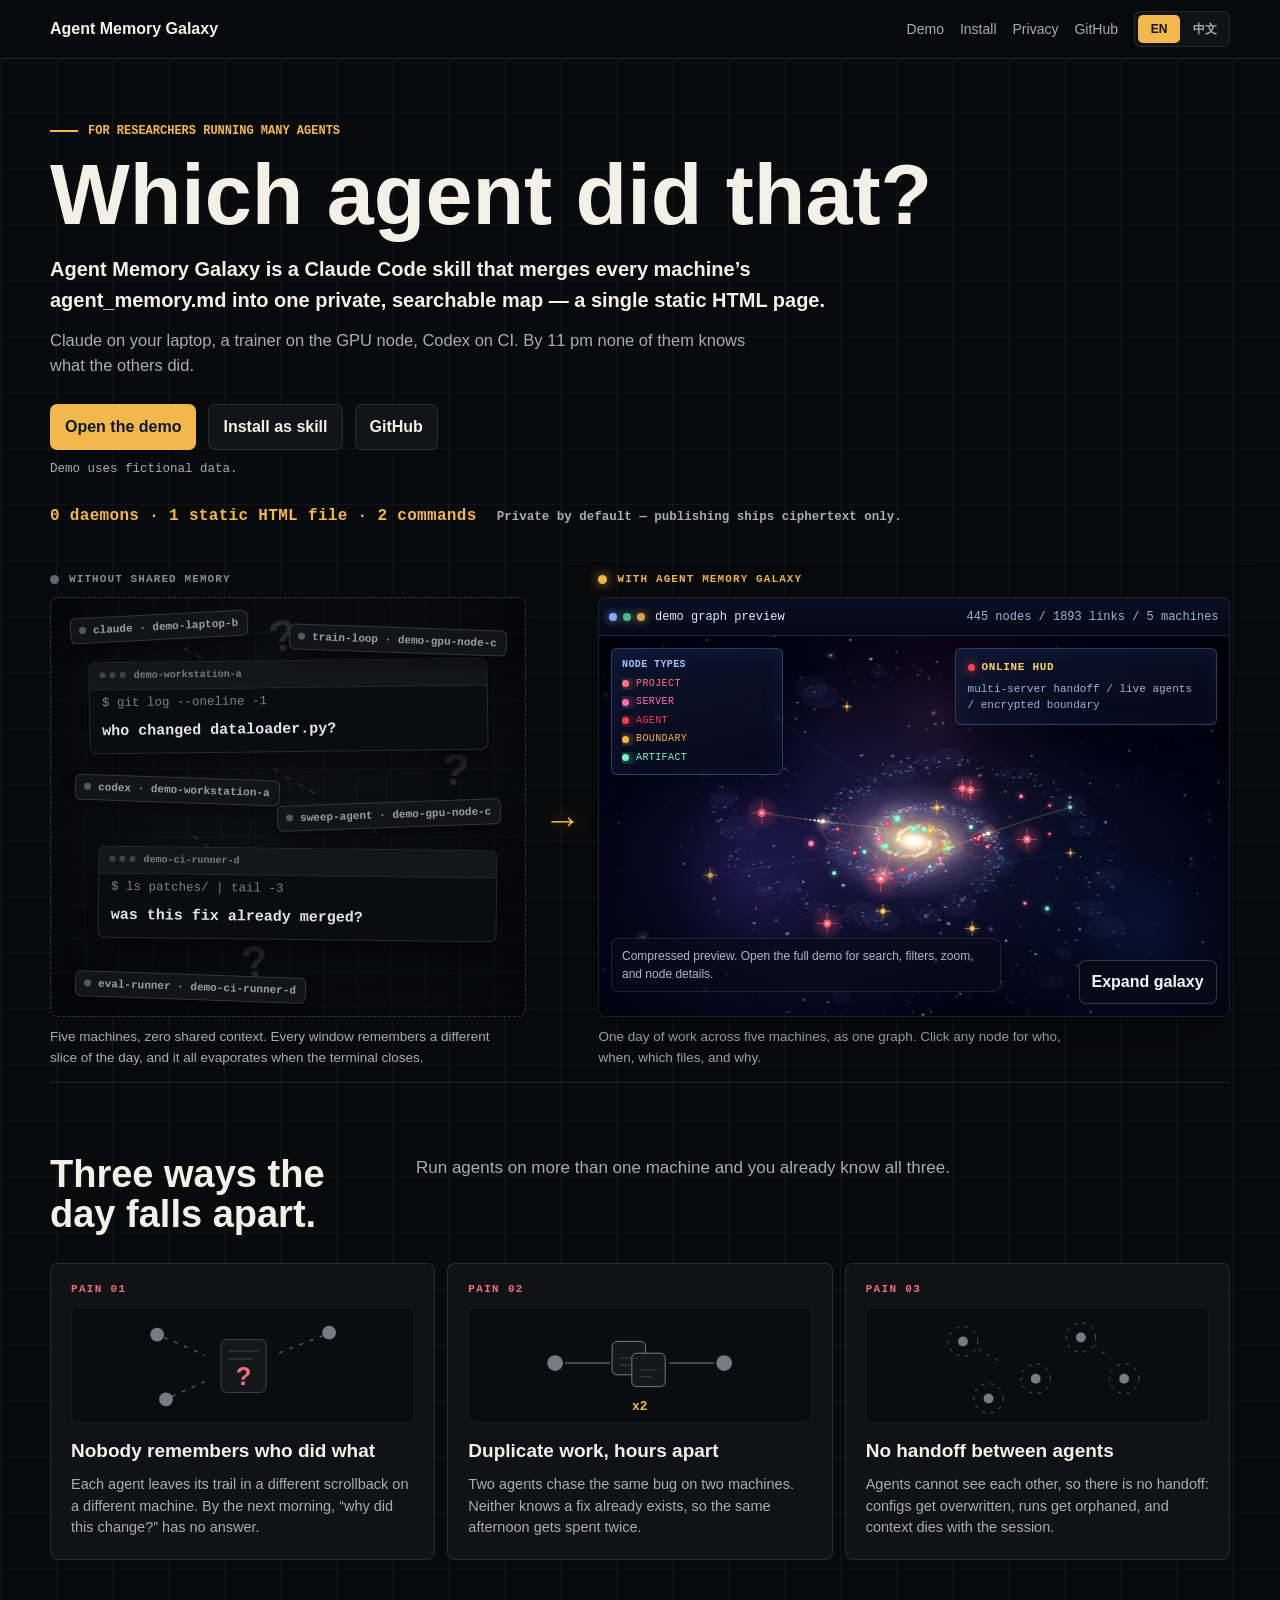
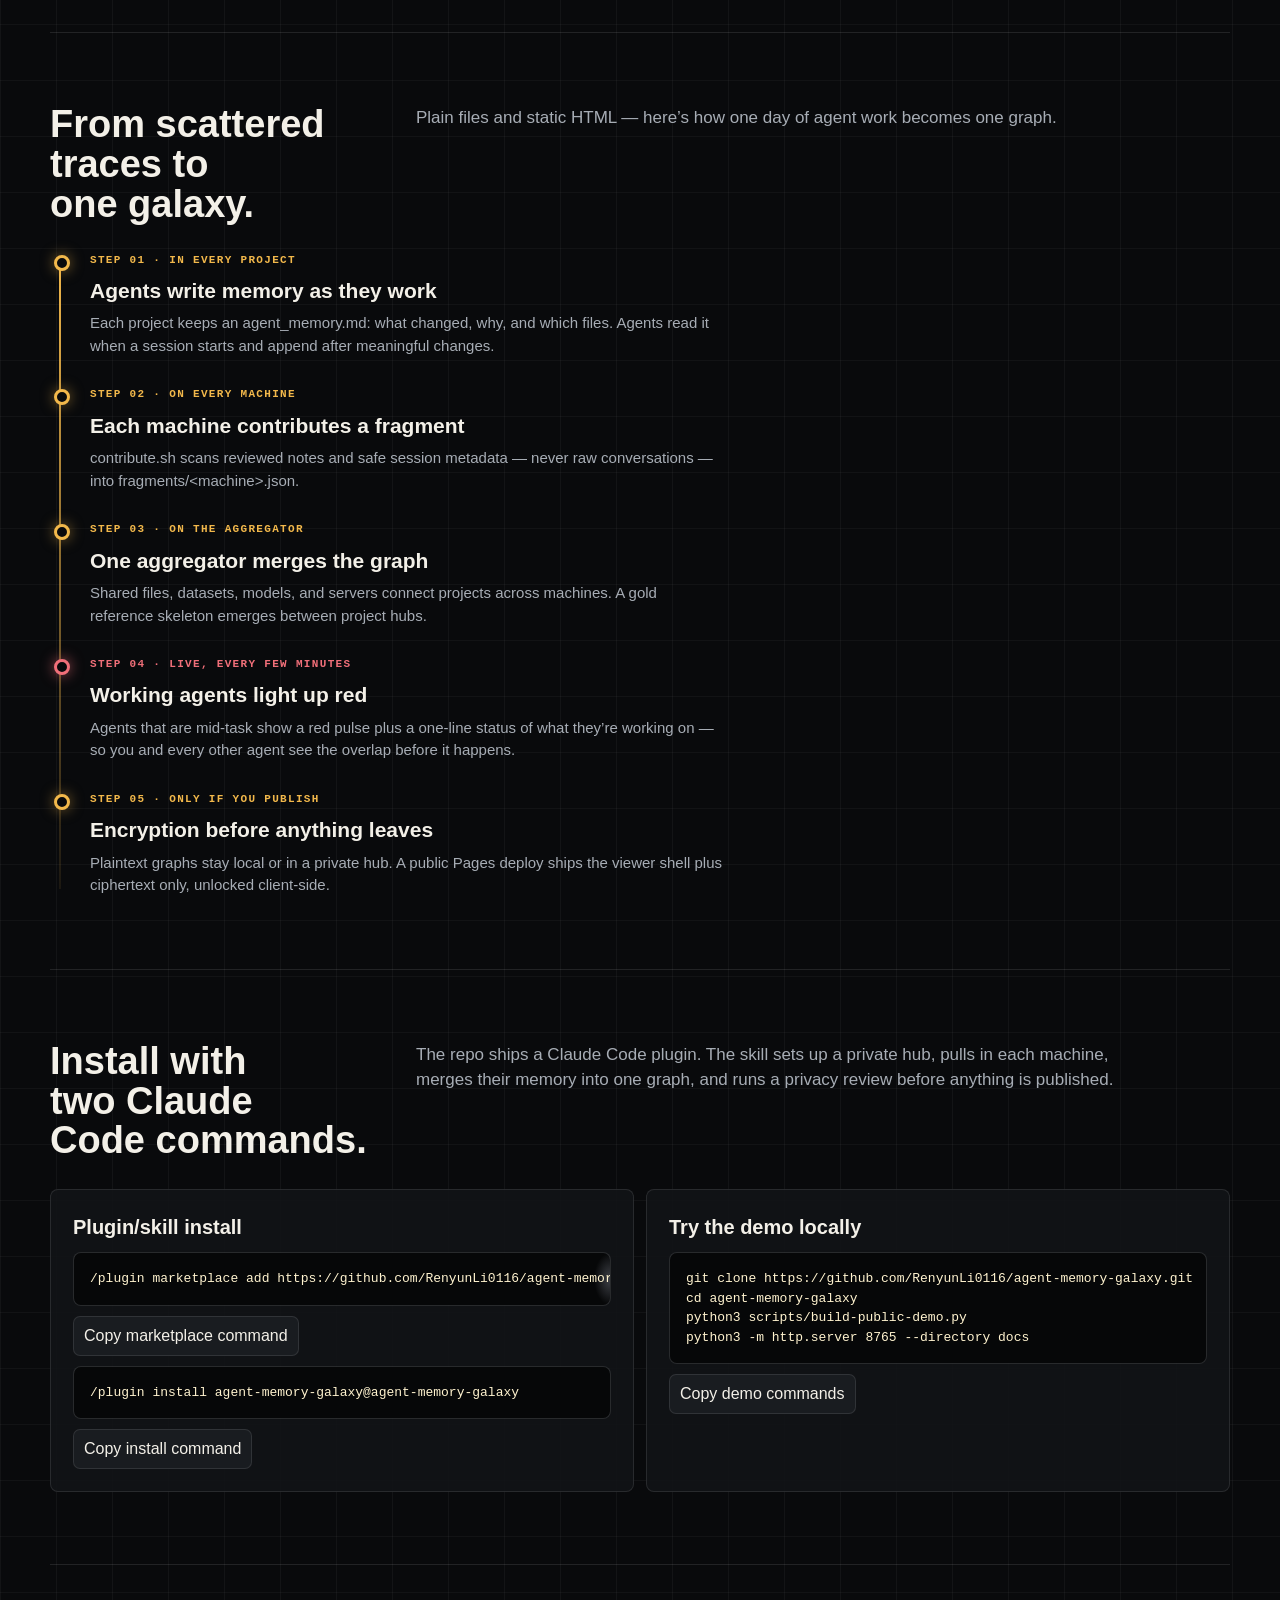
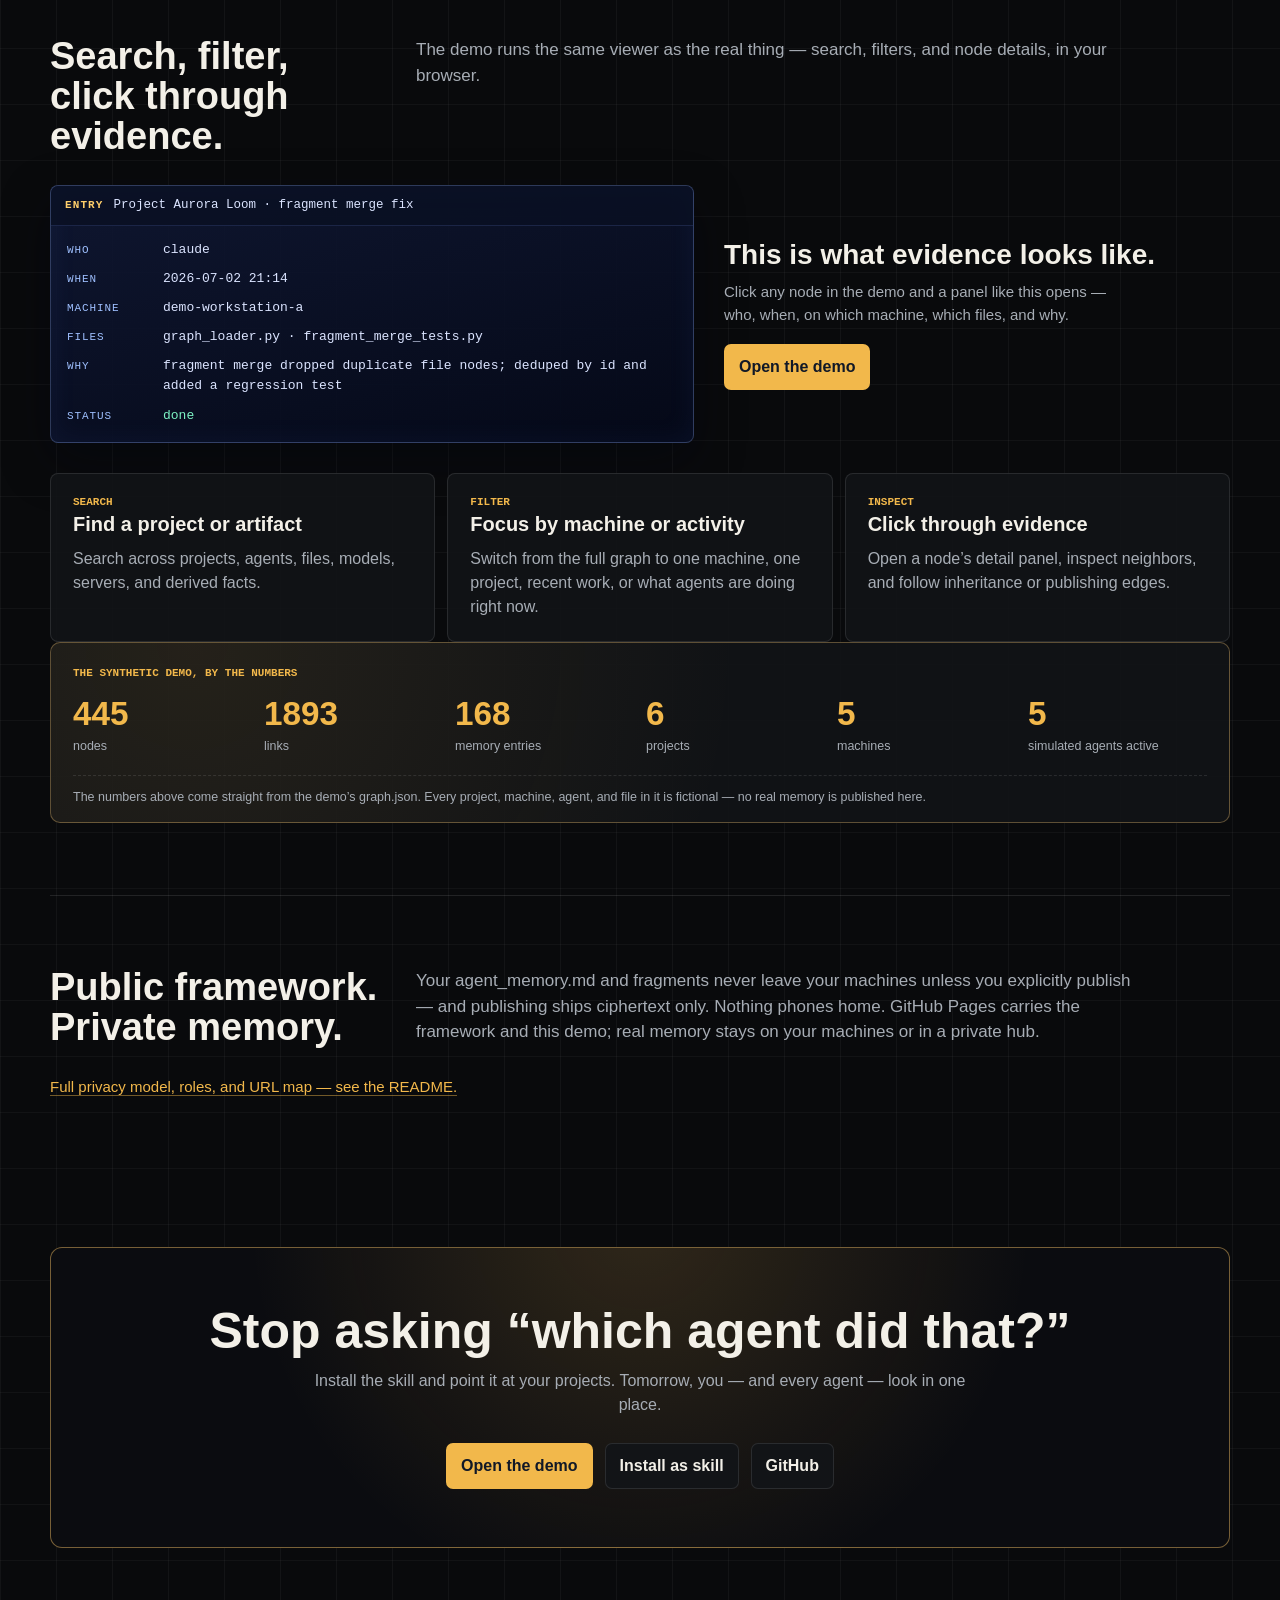
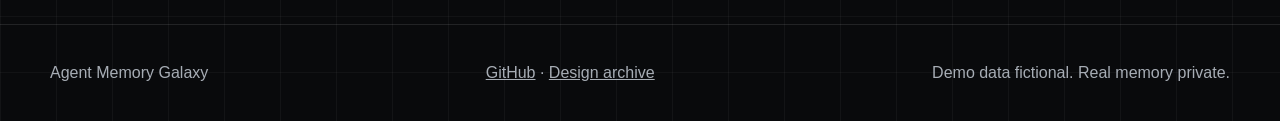
==== commit ac1615ac: "feat: multi-user team work — push identity through the pipeline + viewer user filters 多人团队共建一张图：成员=G" ====
--- a/docs/index.html
+++ b/docs/index.html
@@ -58,7 +58,7 @@
   <div class="framebar">
     <span class="lights"><i></i><i></i><i></i></span>
     <span class="mono" data-i18n="previewTitle">demo graph preview</span>
-    <span class="status mono" data-preview-status data-nodes="442" data-edges="1888" data-machines="5">442 nodes / 1888 links / 5 machines</span>
+    <span class="status mono" data-preview-status data-nodes="445" data-edges="1893" data-machines="5">445 nodes / 1893 links / 5 machines</span>
   </div>
 
   <div class="mini-galaxy-preview" data-mini-preview aria-hidden="true">
@@ -267,8 +267,8 @@
     <div class="stat-band" id="numbers">
       <span class="mini-label" data-i18n="statBandTitle">The synthetic demo, by the numbers</span>
       <div class="stat-band-grid">
-        <div class="stat-cell"><b>442</b><span data-i18n="statNodes">nodes</span></div>
-        <div class="stat-cell"><b>1888</b><span data-i18n="statLinks">links</span></div>
+        <div class="stat-cell"><b>445</b><span data-i18n="statNodes">nodes</span></div>
+        <div class="stat-cell"><b>1893</b><span data-i18n="statLinks">links</span></div>
         <div class="stat-cell"><b>168</b><span data-i18n="statEntries">memory entries</span></div>
         <div class="stat-cell"><b>6</b><span data-i18n="statProjects">projects</span></div>
         <div class="stat-cell"><b>5</b><span data-i18n="statMachines">machines</span></div>
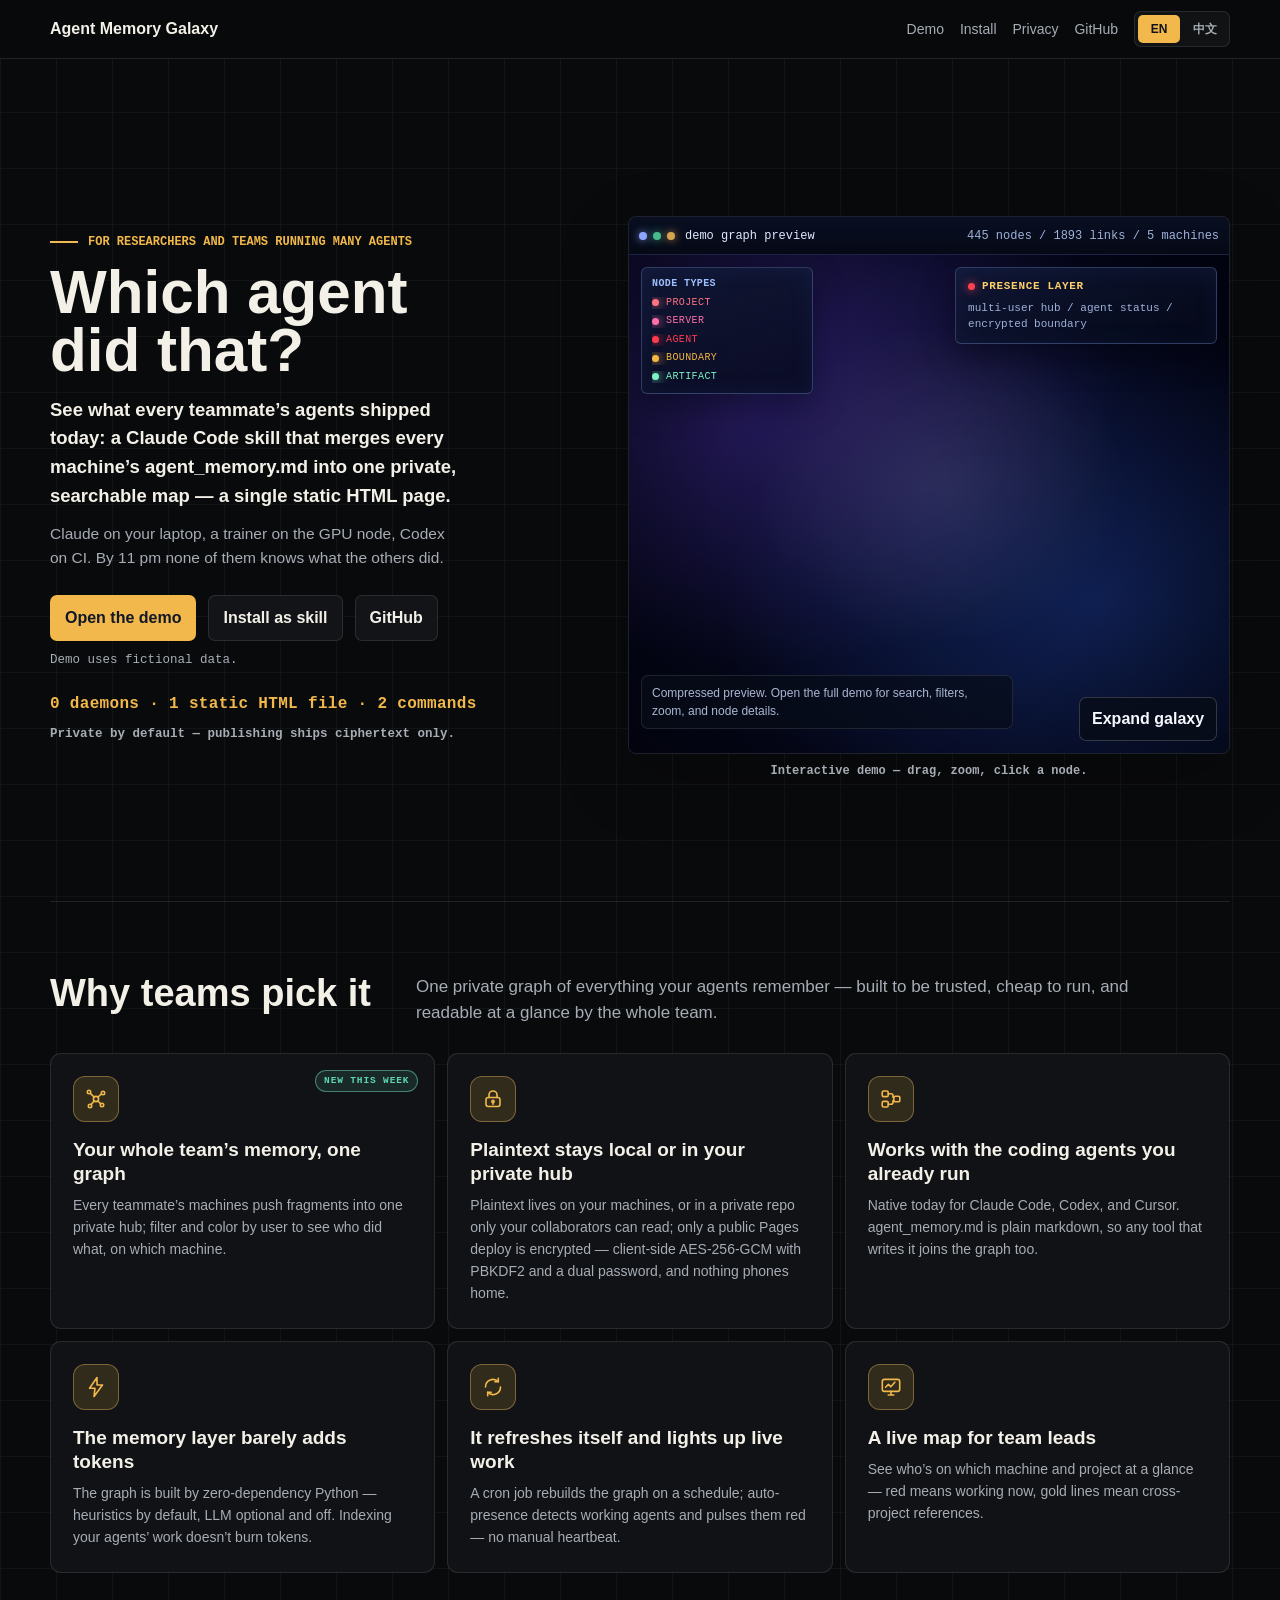
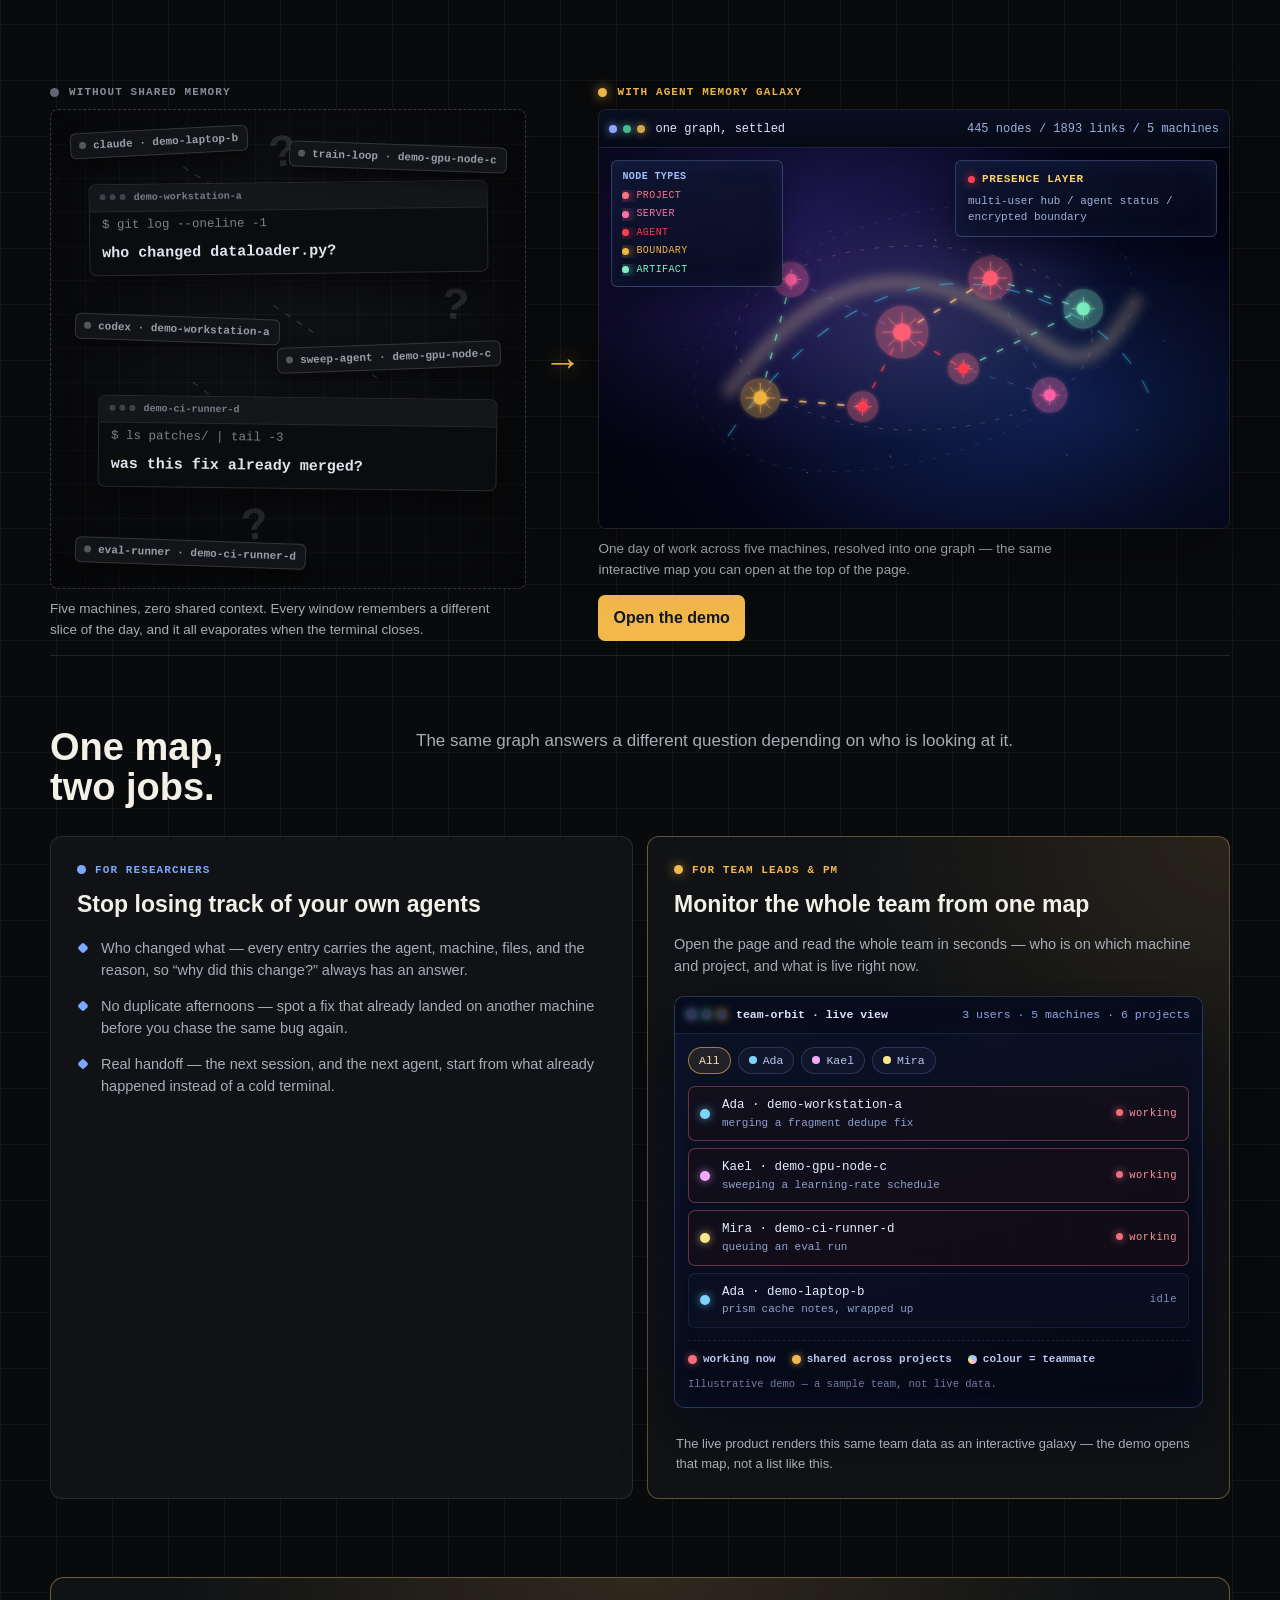
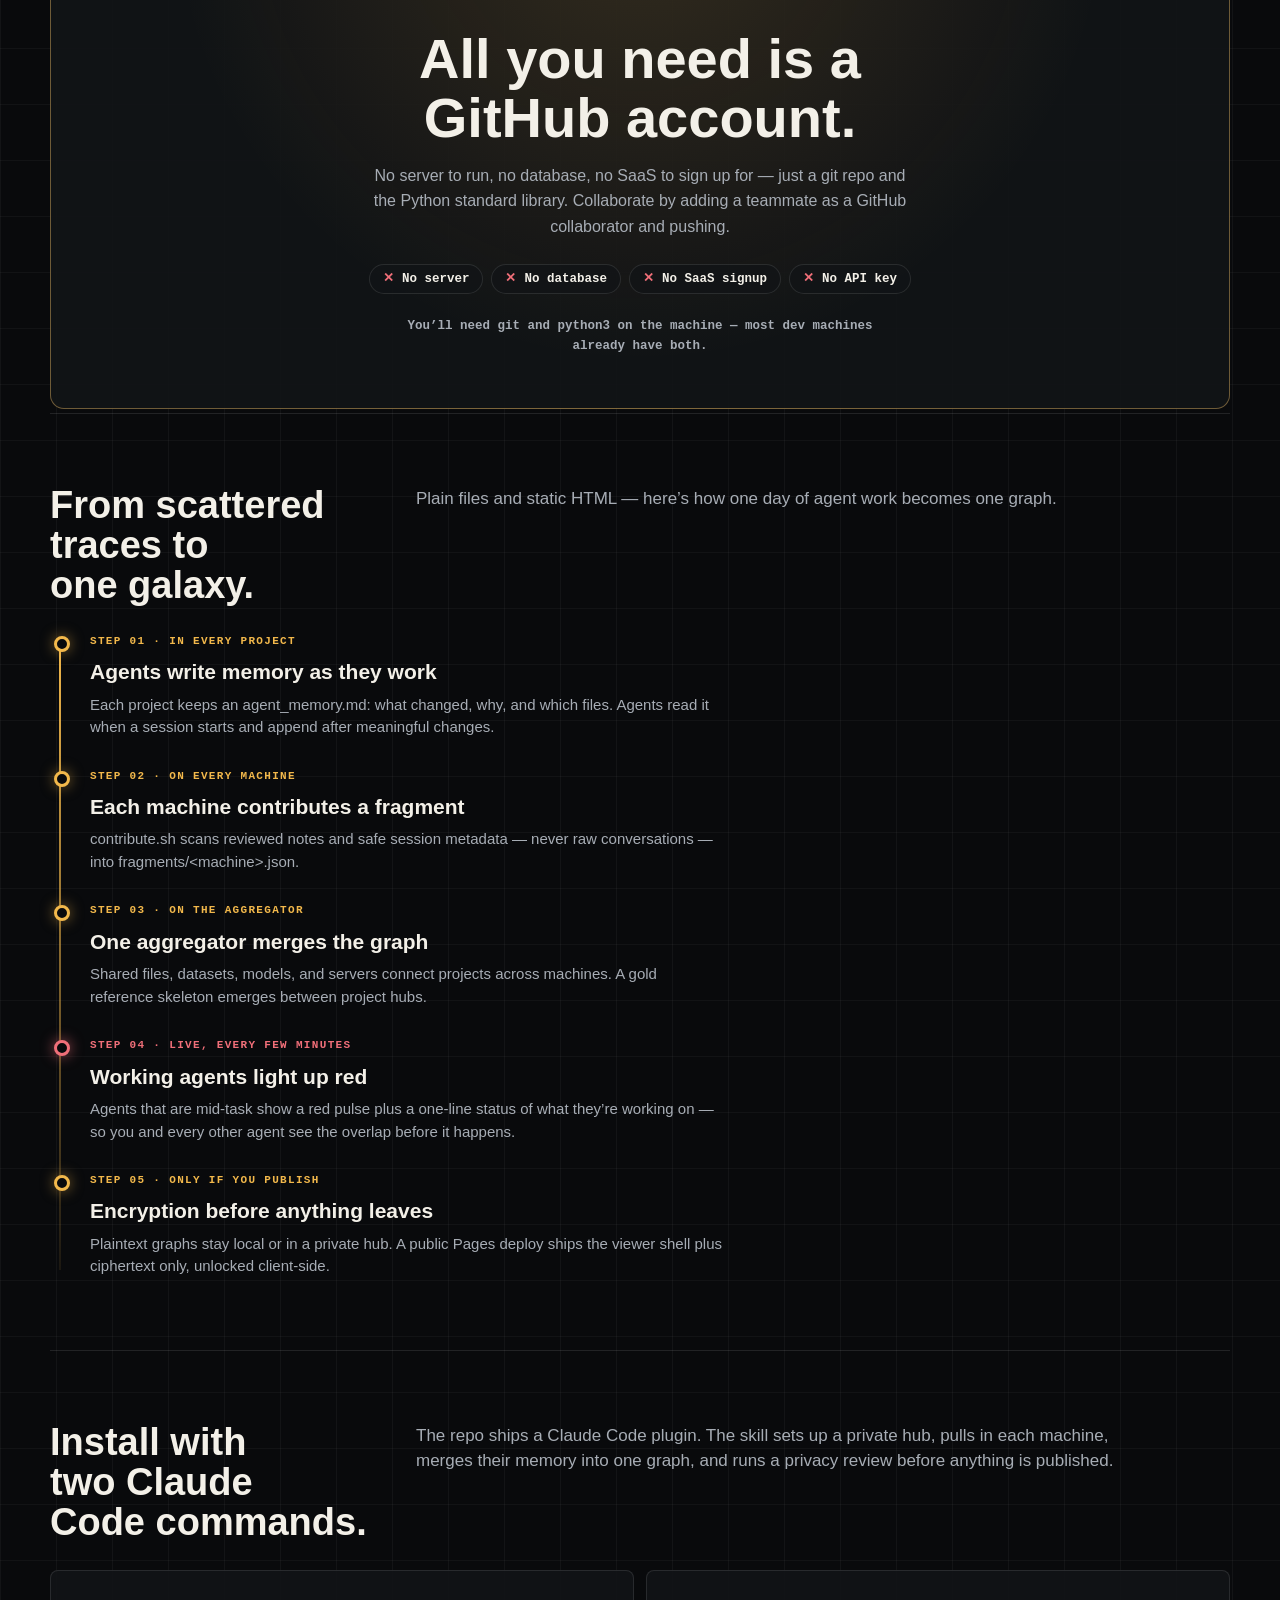
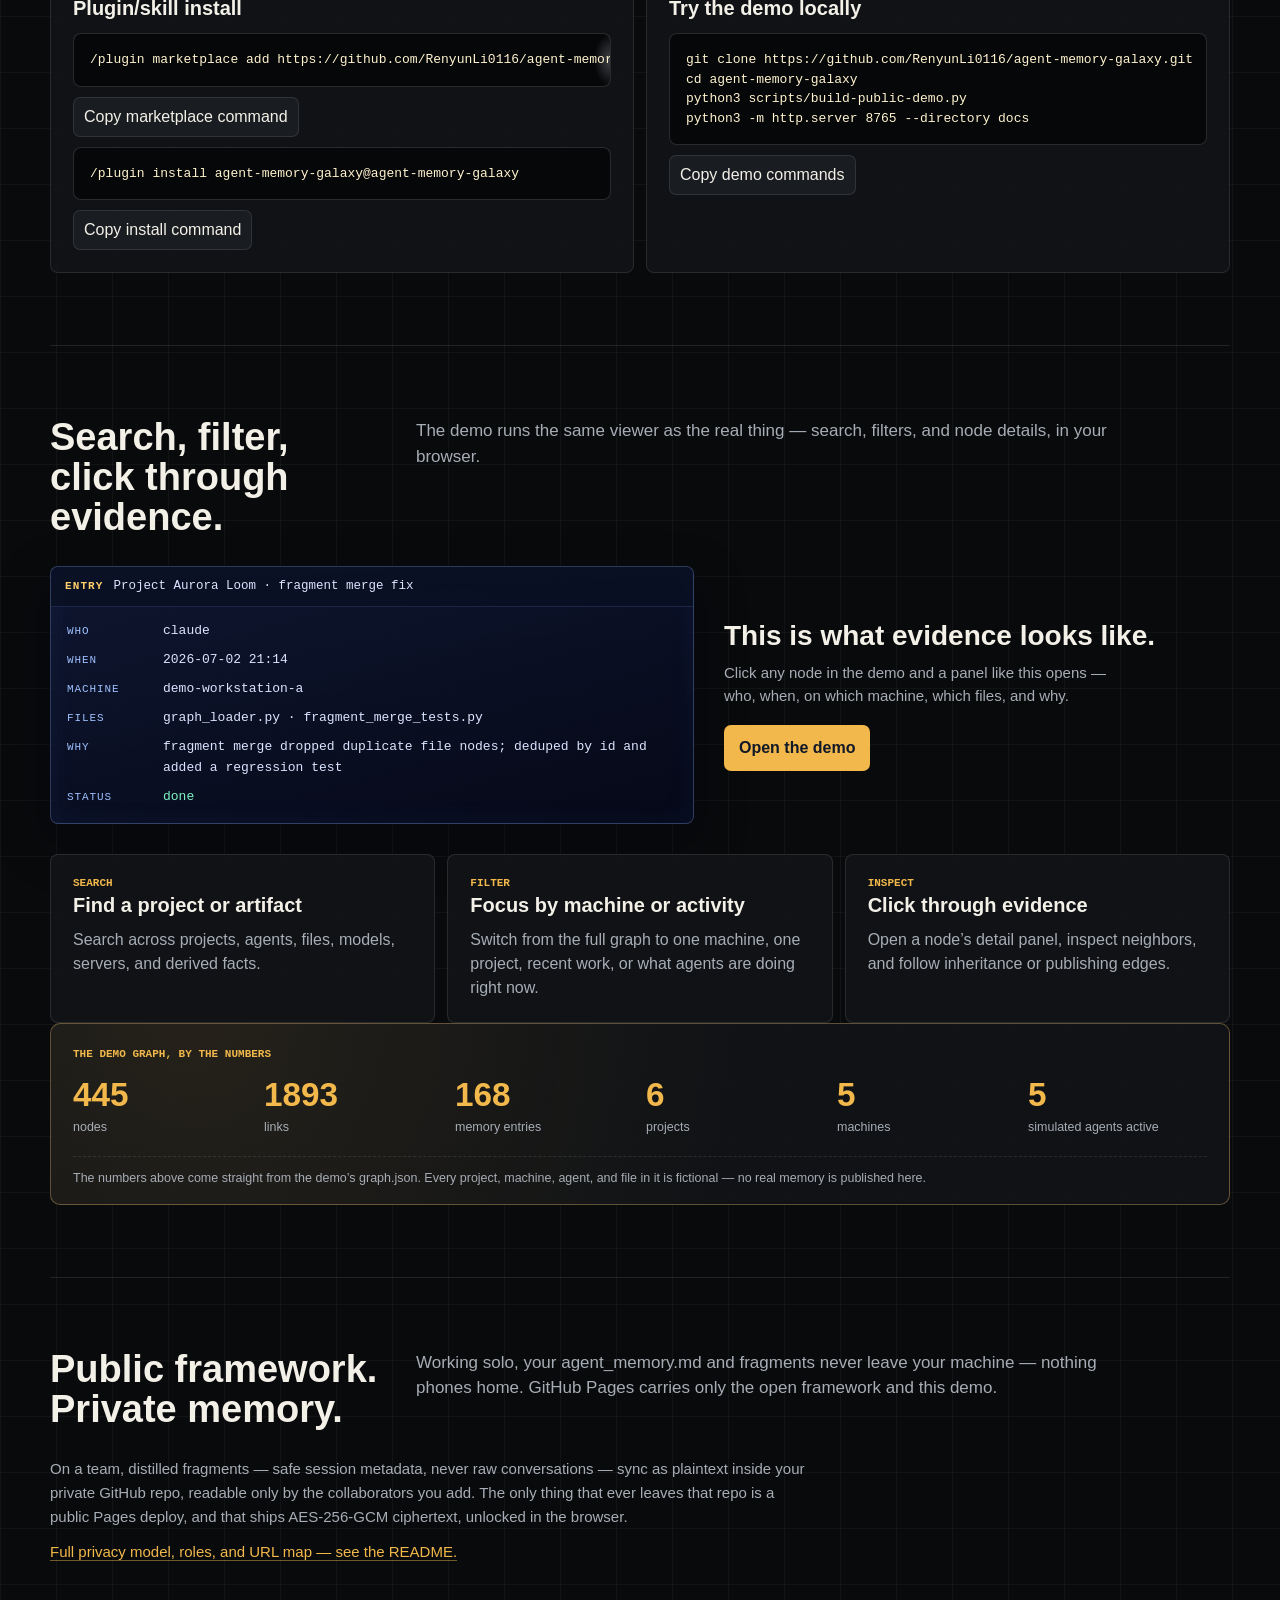
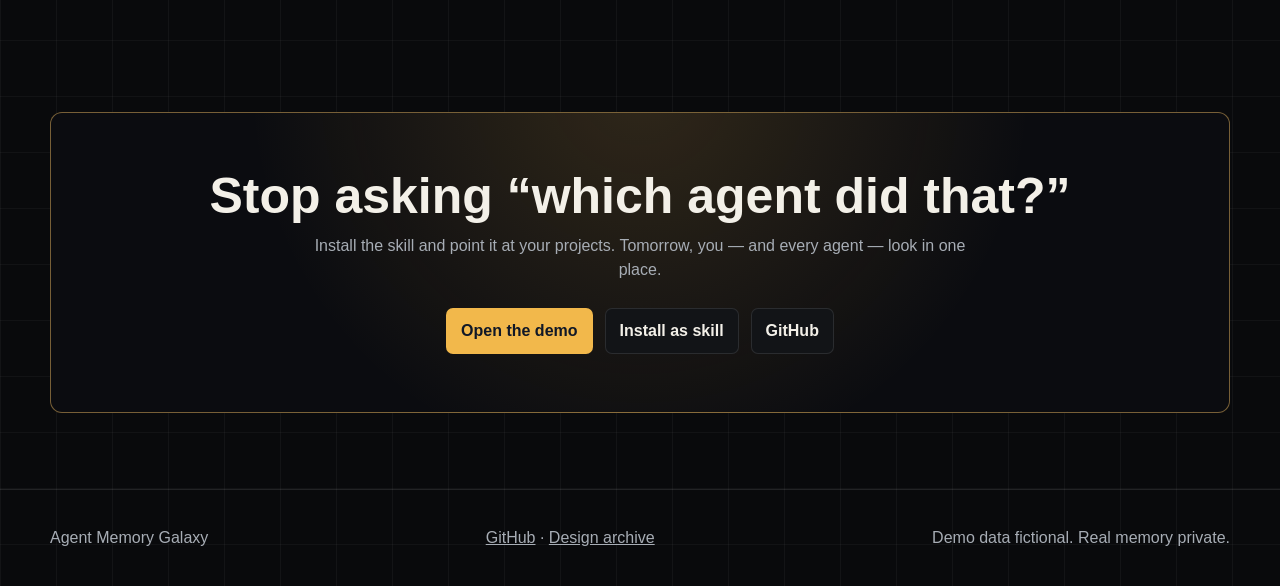
==== commit 51c3ab75: "feat: advantage-led landing + demo in the hero with a fade-in reveal 两轮合并提交。 Round 5（优势展示）：hero 后新增「" ====
--- a/docs/index.html
+++ b/docs/index.html
@@ -6,6 +6,34 @@
 <meta name="description" content="Agent Memory Galaxy is a Claude Code skill that merges every machine's agent_memory.md into one private, searchable map — a single static HTML page.">
 <title>Agent Memory Galaxy</title>
 <link rel="stylesheet" href="assets/landing.css">
+<script>
+/* Demo-first hero: decide the one-time in-place reveal BEFORE first paint so the settled
+   state never flashes. This is self-contained — the reveal starts and always completes
+   even if landing.js never loads, so content is never blocked. landing.js only adds the
+   Skip button on top. Honest defaults: reduced-motion, repeat visits (sessionStorage), and
+   ?intro=skip present the finished hero immediately; ?intro=play forces it for capture. */
+(function () {
+  try {
+    var d = document.documentElement;
+    var mq = window.matchMedia;
+    var reduce = !!(mq && mq('(prefers-reduced-motion: reduce)').matches);
+    var qs = location.search || '';
+    var forceSkip = /[?&]intro=skip/.test(qs);
+    var forcePlay = /[?&]intro=play/.test(qs);
+    var played = false;
+    try { played = sessionStorage.getItem('amg_intro_v6') === '1'; } catch (e) {}
+    var shouldPlay = !reduce && (forcePlay || (!played && !forceSkip));
+    if (!forcePlay) { try { sessionStorage.setItem('amg_intro_v6', '1'); } catch (e) {} }
+    if (!shouldPlay) return;
+    d.classList.add('intro-run');
+    var go = function () { d.classList.add('intro-go'); };
+    d.__amgIntroEnd = function () { d.classList.remove('intro-run', 'intro-go', 'intro-fast'); };
+    if (window.requestAnimationFrame) requestAnimationFrame(function () { requestAnimationFrame(go); });
+    else setTimeout(go, 32);
+    setTimeout(d.__amgIntroEnd, 2600);
+  } catch (e) {}
+})();
+</script>
 </head>
 <body class="theme-bento landing-v2">
 
@@ -26,33 +54,26 @@
 </nav>
 
 <main class="page">
-  <header class="hero-intro">
-    <div class="kicker" data-i18n="heroKicker">FOR RESEARCHERS RUNNING MANY AGENTS</div>
-    <h1 data-i18n="heroTitle">Which agent did that?</h1>
-    <p class="lead hero-def" data-i18n="heroDef">Agent Memory Galaxy is a Claude Code skill that merges every machine&rsquo;s agent_memory.md into one private, searchable map &mdash; a single static HTML page.</p>
-    <p class="lead hero-scene" data-i18n="heroLead">Claude on your laptop, a trainer on the GPU node, Codex on CI. By 11 pm none of them knows what the others did.</p>
-    <div class="actions">
-      <button class="btn primary" type="button" data-expand-galaxy data-demo-src="demo/?style=cosmos" data-i18n="openDemo">Open the demo</button>
-      <a class="btn" href="#install" data-i18n="installSkill">Install as skill</a>
-      <a class="btn" href="https://github.com/RenyunLi0116/agent-memory-galaxy">GitHub</a>
-    </div>
-    <p class="demo-note" data-i18n="demoNote">Demo uses fictional data.</p>
-    <div class="hero-spec">
-      <span class="spec-num" data-i18n="heroSpec">0 daemons &middot; 1 static HTML file &middot; 2 commands</span>
-      <span class="spec-privacy" data-i18n="heroSpecPrivacy">Private by default &mdash; publishing ships ciphertext only.</span>
-    </div>
-  </header>
-
-  <section class="contrast" id="contrast" aria-label="Before and after: scattered agents vs one shared memory galaxy">
-    <div class="contrast-grid">
-      <div class="contrast-side">
-        <div class="contrast-tag"><span data-i18n="beforeTag">WITHOUT SHARED MEMORY</span></div>
-<div class="chaos-board" aria-hidden="true"><svg class="chaos-lines" viewBox="0 0 100 100" preserveAspectRatio="none"><path d="M 28 12 L 39 19" /><path d="M 36 23 L 45 30" /><path d="M 47 41 L 56 47" /><path d="M 30 57 L 39 64" /><path d="M 63 52 L 70 57" /><path d="M 20 73 L 29 80" /></svg><div class="chaos-term" style="left:8%;top:15%;width:84%;--rot:-.7deg"><b>demo-workstation-a</b><code>$ git log --oneline -1</code><code class="q" data-i18n="chaosNote1">who changed dataloader.py?</code></div><div class="chaos-term" style="left:10%;top:60%;width:84%;--rot:.7deg"><b>demo-ci-runner-d</b><code>$ ls patches/ | tail -3</code><code class="q" data-i18n="chaosNote4">was this fix already merged?</code></div><span class="chaos-chip c1" style="left:4%;top:4%;--rot:-3deg">claude · demo-laptop-b</span><span class="chaos-chip c2" style="right:4%;top:7%;--rot:2deg">train-loop · demo-gpu-node-c</span><span class="chaos-chip c3" style="left:5%;top:43%;--rot:2deg">codex · demo-workstation-a</span><span class="chaos-chip c4" style="right:5%;top:49%;--rot:-2deg">sweep-agent · demo-gpu-node-c</span><span class="chaos-chip c5" style="left:5%;top:90%;--rot:2deg">eval-runner · demo-ci-runner-d</span><span class="chaos-q" style="left:46%;top:4%;--rot:-8deg">?</span><span class="chaos-q" style="right:12%;top:36%;--rot:6deg">?</span><span class="chaos-q" style="left:40%;top:82%;--rot:-6deg">?</span></div>
-        <p class="contrast-caption" data-i18n="beforeCaption">Five machines, zero shared context. Every window remembers a different slice of the day, and it all evaporates when the terminal closes.</p>
-      </div>
-      <div class="contrast-arrow" aria-hidden="true"><span>&#8594;</span></div>
-      <div class="contrast-side">
-        <div class="contrast-tag gold"><span data-i18n="afterTag">WITH AGENT MEMORY GALAXY</span></div>
+  <header class="hero-intro hero-split">
+    <button class="intro-skip" type="button" data-intro-skip data-i18n="skipIntro" aria-label="Skip the intro animation">Skip intro</button>
+    <div class="hero-copy">
+      <div class="kicker" data-i18n="heroKicker">FOR RESEARCHERS AND TEAMS RUNNING MANY AGENTS</div>
+      <h1 data-i18n="heroTitle">Which agent did that?</h1>
+      <p class="lead hero-def" data-i18n="heroDef">See what every teammate&rsquo;s agents shipped today: a Claude Code skill that merges every machine&rsquo;s agent_memory.md into one private, searchable map &mdash; a single static HTML page.</p>
+      <p class="lead hero-scene" data-i18n="heroLead">Claude on your laptop, a trainer on the GPU node, Codex on CI. By 11 pm none of them knows what the others did.</p>
+      <div class="actions">
+        <button class="btn primary" type="button" data-expand-galaxy data-demo-src="demo/?style=cosmos" data-i18n="openDemo">Open the demo</button>
+        <a class="btn" href="#install" data-i18n="installSkill">Install as skill</a>
+        <a class="btn" href="https://github.com/RenyunLi0116/agent-memory-galaxy">GitHub</a>
+      </div>
+      <p class="demo-note" data-i18n="demoNote">Demo uses fictional data.</p>
+      <div class="hero-spec">
+        <span class="spec-num" data-i18n="heroSpec">0 daemons &middot; 1 static HTML file &middot; 2 commands</span>
+        <span class="spec-privacy" data-i18n="heroSpecPrivacy">Private by default &mdash; publishing ships ciphertext only.</span>
+      </div>
+    </div>
+    <div class="hero-stage">
+      <div class="stage-frame">
 
 <div class="galaxy-card" id="after-galaxy" data-demo-src="demo/?style=cosmos" role="button" tabindex="0" aria-label="Expand the interactive Agent Memory Galaxy demo">
   <div class="framebar">
@@ -131,69 +152,206 @@
       </g></g>
     </svg>
     <div class="mini-side"><b data-i18n="miniSideTitle">NODE TYPES</b><span data-mini-type="project" data-i18n="miniProject">Project</span><span data-mini-type="server" data-i18n="miniServer">Server</span><span data-mini-type="agent" data-i18n="miniAgent">Agent</span><span data-mini-type="boundary" data-i18n="miniBoundary">Boundary</span><span data-mini-type="artifact" data-i18n="miniArtifact">Artifact</span></div>
-    <div class="mini-readout"><b data-i18n="miniReadoutTitle">ONLINE HUD</b><span data-i18n="miniReadout">multi-server handoff / live agents / encrypted boundary</span></div>
+    <div class="mini-readout"><b data-i18n="miniReadoutTitle">PRESENCE LAYER</b><span data-i18n="miniReadout">multi-user hub / agent status / encrypted boundary</span></div>
   </div>
   <p class="preview-note" data-i18n="previewNote">Compressed public preview. Open the full demo for search, filters, zoom, and readouts.</p>
   <button class="expand-galaxy" type="button" data-expand-galaxy data-i18n="expandGalaxy">Expand galaxy</button>
 </div>
 
-        <p class="contrast-caption" data-i18n="afterCaption">One day of work across five machines, as one graph. Click any node for who, when, which files, and why.</p>
-      </div>
-    </div>
-  </section>
-
-  <section class="section" id="pain">
-    <div class="section-head">
-      <h2 data-i18n="painHeading">Three ways the day falls apart.</h2>
-      <p data-i18n="painBody">Run agents on more than one machine and you already know all three.</p>
-    </div>
-    <div class="pain-grid">
-      <article class="pain-card">
-        <span class="pain-num">PAIN 01</span>
-        <svg class="pain-fig" viewBox="0 0 240 116" aria-hidden="true" preserveAspectRatio="xMidYMid meet">
-  <g stroke="#565b63" stroke-dasharray="4 7" fill="none" stroke-width="1.4">
-    <path d="M 40 30 L 82 48" /><path d="M 202 28 L 154 47" /><path d="M 48 90 L 88 72" />
-  </g>
-  <circle cx="33" cy="27" r="7" fill="#767c86" /><circle cx="208" cy="25" r="7" fill="#767c86" /><circle cx="42" cy="93" r="7" fill="#767c86" />
-  <rect x="98" y="32" width="46" height="54" rx="6" fill="#15171b" stroke="#3e424a" />
-  <path d="M 106 44 H 136 M 106 52 H 130" stroke="#3e424a" fill="none" />
-  <text x="121" y="78" fill="#f06f79" font-size="26" font-weight="800" text-anchor="middle" font-family="Inter,sans-serif">?</text>
-</svg>
-        <h3 data-i18n="pain1Title">Nobody remembers who did what</h3>
-        <p data-i18n="pain1Body">Each agent leaves its trail in a different scrollback on a different machine. By the next morning, &ldquo;why did this change?&rdquo; has no answer.</p>
-      </article>
-      <article class="pain-card">
-        <span class="pain-num">PAIN 02</span>
-        <svg class="pain-fig" viewBox="0 0 240 116" aria-hidden="true" preserveAspectRatio="xMidYMid meet">
-  <circle cx="34" cy="56" r="8" fill="#767c86" /><circle cx="206" cy="56" r="8" fill="#767c86" />
-  <path d="M 44 56 H 90" stroke="#565b63" stroke-width="1.4" /><path d="M 196 56 H 150" stroke="#565b63" stroke-width="1.4" />
-  <rect x="92" y="34" width="34" height="34" rx="5" fill="#15171b" stroke="#767c86" />
-  <rect x="112" y="46" width="34" height="34" rx="5" fill="#15171b" stroke="#767c86" />
-  <path d="M 100 51 L 118 51 M 100 58 L 112 58" stroke="#3e424a" fill="none" />
-  <path d="M 120 63 L 138 63 M 120 70 L 132 70" stroke="#3e424a" fill="none" />
-  <text x="120" y="104" fill="#f2b84b" font-size="13" font-weight="800" text-anchor="middle" font-family="JetBrains Mono,monospace">x2</text>
-</svg>
-        <h3 data-i18n="pain2Title">Duplicate work, hours apart</h3>
-        <p data-i18n="pain2Body">Two agents chase the same bug on two machines. Neither knows a fix already exists, so the same afternoon gets spent twice.</p>
-      </article>
-      <article class="pain-card">
-        <span class="pain-num">PAIN 03</span>
-        <svg class="pain-fig" viewBox="0 0 240 116" aria-hidden="true" preserveAspectRatio="xMidYMid meet">
-  <g fill="#767c86">
-    <circle cx="44" cy="34" r="5" /><circle cx="118" cy="72" r="5" /><circle cx="164" cy="30" r="5" />
-    <circle cx="208" cy="72" r="5" /><circle cx="70" cy="92" r="5" />
-  </g>
-  <g stroke="#565b63" stroke-dasharray="3 6" fill="none">
-    <circle cx="44" cy="34" r="15" /><circle cx="118" cy="72" r="15" /><circle cx="164" cy="30" r="15" />
-    <circle cx="208" cy="72" r="15" /><circle cx="70" cy="92" r="15" />
-  </g>
-  <path d="M 60 42 L 84 56" stroke="#565b63" stroke-dasharray="3 7" fill="none" />
-  <path d="M 178 38 L 194 52" stroke="#565b63" stroke-dasharray="3 7" fill="none" />
-</svg>
-        <h3 data-i18n="pain3Title">No handoff between agents</h3>
-        <p data-i18n="pain3Body">Agents cannot see each other, so there is no handoff: configs get overwritten, runs get orphaned, and context dies with the session.</p>
-      </article>
-    </div>
+        <span class="stage-hint" data-i18n="stageHint">Interactive demo &mdash; drag, zoom, click a node.</span>
+      </div>
+    </div>
+  </header>
+
+  <section class="section pillars" id="why">
+    <div class="section-head">
+      <h2 data-i18n="whyHeading">Why teams pick it</h2>
+      <p data-i18n="whyBody">One private graph of everything your agents remember &mdash; built to be trusted, cheap to run, and readable at a glance by the whole team.</p>
+    </div>
+    <div class="pillar-grid">
+      <article class="pillar">
+        <span class="pillar-tag" data-i18n="p1Badge">New this week</span>
+        <span class="pillar-ico"><svg viewBox="0 0 24 24" fill="none" stroke="currentColor" stroke-width="1.6" stroke-linecap="round" stroke-linejoin="round" aria-hidden="true"><circle cx="12" cy="12" r="2.6"/><circle cx="5" cy="5" r="1.7"/><circle cx="19" cy="6" r="1.7"/><circle cx="6" cy="19" r="1.7"/><circle cx="18" cy="18" r="1.7"/><path d="M6.6 6.6 10 10M17.2 7.2 14 10M7.2 17.4 10.2 14M16.8 16.8 13.8 14"/></svg></span>
+        <h3 data-i18n="p1Title">Your whole team&rsquo;s memory, one graph</h3>
+        <p class="pillar-how" data-i18n="p1How">Every teammate&rsquo;s machines push fragments into one private hub; filter and color by user to see who did what, on which machine.</p>
+      </article>
+      <article class="pillar">
+        <span class="pillar-ico"><svg viewBox="0 0 24 24" fill="none" stroke="currentColor" stroke-width="1.6" stroke-linecap="round" stroke-linejoin="round" aria-hidden="true"><rect x="5" y="10.5" width="14" height="9" rx="2.2"/><path d="M8 10.5V8a4 4 0 0 1 8 0v2.5"/><circle cx="12" cy="14.4" r="1.15"/><path d="M12 15.4v1.8"/></svg></span>
+        <h3 data-i18n="p2Title">Plaintext stays local or in your private hub</h3>
+        <p class="pillar-how" data-i18n="p2How">Plaintext lives on your machines, or in a private repo only your collaborators can read; only a public Pages deploy is encrypted &mdash; client-side AES-256-GCM with PBKDF2 and a dual password, and nothing phones home.</p>
+      </article>
+      <article class="pillar">
+        <span class="pillar-ico"><svg viewBox="0 0 24 24" fill="none" stroke="currentColor" stroke-width="1.6" stroke-linecap="round" stroke-linejoin="round" aria-hidden="true"><rect x="3.2" y="4" width="6" height="5.6" rx="1.4"/><rect x="3.2" y="14.4" width="6" height="5.6" rx="1.4"/><rect x="14.8" y="9.2" width="6" height="5.6" rx="1.4"/><path d="M9.2 6.8H12a2 2 0 0 1 2 2v1.6h0.8M9.2 17.2H12a2 2 0 0 0 2-2v-1.6h0.8"/></svg></span>
+        <h3 data-i18n="p3Title">Works with the coding agents you already run</h3>
+        <p class="pillar-how" data-i18n="p3How">Native today for Claude Code, Codex, and Cursor. agent_memory.md is plain markdown, so any tool that writes it joins the graph too.</p>
+      </article>
+      <article class="pillar">
+        <span class="pillar-ico"><svg viewBox="0 0 24 24" fill="none" stroke="currentColor" stroke-width="1.6" stroke-linecap="round" stroke-linejoin="round" aria-hidden="true"><path d="M13 2.5 5.5 13.2H11l-1 8.3L18.5 10H13z"/></svg></span>
+        <h3 data-i18n="p4Title">The memory layer barely adds tokens</h3>
+        <p class="pillar-how" data-i18n="p4How">The graph is built by zero-dependency Python &mdash; heuristics by default, LLM optional and off. Indexing your agents&rsquo; work doesn&rsquo;t burn tokens.</p>
+      </article>
+      <article class="pillar">
+        <span class="pillar-ico"><svg viewBox="0 0 24 24" fill="none" stroke="currentColor" stroke-width="1.6" stroke-linecap="round" stroke-linejoin="round" aria-hidden="true"><path d="M4.5 12a7.5 7.5 0 0 1 12.8-5.3"/><path d="M13.8 6.7H17.3V3.2"/><path d="M19.5 12a7.5 7.5 0 0 1-12.8 5.3"/><path d="M10.2 17.3H6.7V20.8"/></svg></span>
+        <h3 data-i18n="p5Title">It refreshes itself and lights up live work</h3>
+        <p class="pillar-how" data-i18n="p5How">A cron job rebuilds the graph on a schedule; auto-presence detects working agents and pulses them red &mdash; no manual heartbeat.</p>
+      </article>
+      <article class="pillar">
+        <span class="pillar-ico"><svg viewBox="0 0 24 24" fill="none" stroke="currentColor" stroke-width="1.6" stroke-linecap="round" stroke-linejoin="round" aria-hidden="true"><rect x="3.3" y="4.4" width="17.4" height="12" rx="2.2"/><path d="M6.6 12.2 9.4 9.4l2.4 2.4 4-4.6"/><path d="M9.2 20h5.6M12 16.4V20"/></svg></span>
+        <h3 data-i18n="p6Title">A live map for team leads</h3>
+        <p class="pillar-how" data-i18n="p6How">See who&rsquo;s on which machine and project at a glance &mdash; red means working now, gold lines mean cross-project references.</p>
+      </article>
+    </div>
+  </section>
+
+  <section class="contrast" id="contrast" aria-label="Before and after: scattered agents vs one shared memory galaxy">
+    <div class="contrast-grid">
+      <div class="contrast-side">
+        <div class="contrast-tag"><span data-i18n="beforeTag">WITHOUT SHARED MEMORY</span></div>
+<div class="chaos-board" aria-hidden="true"><svg class="chaos-lines" viewBox="0 0 100 100" preserveAspectRatio="none"><path d="M 28 12 L 39 19" /><path d="M 36 23 L 45 30" /><path d="M 47 41 L 56 47" /><path d="M 30 57 L 39 64" /><path d="M 63 52 L 70 57" /><path d="M 20 73 L 29 80" /></svg><div class="chaos-term" style="left:8%;top:15%;width:84%;--rot:-.7deg"><b>demo-workstation-a</b><code>$ git log --oneline -1</code><code class="q" data-i18n="chaosNote1">who changed dataloader.py?</code></div><div class="chaos-term" style="left:10%;top:60%;width:84%;--rot:.7deg"><b>demo-ci-runner-d</b><code>$ ls patches/ | tail -3</code><code class="q" data-i18n="chaosNote4">was this fix already merged?</code></div><span class="chaos-chip c1" style="left:4%;top:4%;--rot:-3deg">claude · demo-laptop-b</span><span class="chaos-chip c2" style="right:4%;top:7%;--rot:2deg">train-loop · demo-gpu-node-c</span><span class="chaos-chip c3" style="left:5%;top:43%;--rot:2deg">codex · demo-workstation-a</span><span class="chaos-chip c4" style="right:5%;top:49%;--rot:-2deg">sweep-agent · demo-gpu-node-c</span><span class="chaos-chip c5" style="left:5%;top:90%;--rot:2deg">eval-runner · demo-ci-runner-d</span><span class="chaos-q" style="left:46%;top:4%;--rot:-8deg">?</span><span class="chaos-q" style="right:12%;top:36%;--rot:6deg">?</span><span class="chaos-q" style="left:40%;top:82%;--rot:-6deg">?</span></div>
+        <p class="contrast-caption" data-i18n="beforeCaption">Five machines, zero shared context. Every window remembers a different slice of the day, and it all evaporates when the terminal closes.</p>
+      </div>
+      <div class="contrast-arrow" aria-hidden="true"><span>&#8594;</span></div>
+      <div class="contrast-side">
+        <div class="contrast-tag gold"><span data-i18n="afterTag">WITH AGENT MEMORY GALAXY</span></div>
+
+<div class="galaxy-still" aria-hidden="true">
+  <div class="framebar">
+    <span class="lights"><i></i><i></i><i></i></span>
+    <span class="mono" data-i18n="stillTitle">one graph, settled</span>
+    <span class="status mono" data-preview-status data-nodes="445" data-edges="1893" data-machines="5">445 nodes / 1893 links / 5 machines</span>
+  </div>
+
+  <div class="mini-galaxy-preview" aria-hidden="true">
+    <svg class="mini-map" viewBox="0 0 800 520" preserveAspectRatio="xMidYMid meet">
+      <ellipse class="mini-orbit gold" cx="400" cy="260" rx="244" ry="126" />
+      <ellipse class="mini-orbit" cx="400" cy="260" rx="310" ry="166" transform="rotate(-17 400 260)" />
+      <path class="mini-coreline" d="M 148 332 C 248 198 350 154 472 204 S 620 356 704 210" />
+      <g class="mini-dust-layer"><circle class="mini-dust" cx="120" cy="130" r="1.4" />
+<circle class="mini-dust" cx="152" cy="398" r="1.1" />
+<circle class="mini-dust" cx="286" cy="114" r="1.2" />
+<circle class="mini-dust" cx="368" cy="422" r="1.4" />
+<circle class="mini-dust" cx="430" cy="126" r="1.1" />
+<circle class="mini-dust" cx="690" cy="150" r="1.5" />
+<circle class="mini-dust" cx="706" cy="386" r="1.1" />
+<circle class="mini-dust" cx="88" cy="276" r="1.0" />
+<circle class="mini-dust" cx="548" cy="92" r="1.0" />
+<circle class="mini-dust" cx="610" cy="420" r="1.2" />
+<circle class="mini-dust" cx="254" cy="444" r="1.0" />
+<circle class="mini-dust" cx="742" cy="264" r="1.2" /></g>
+      <g class="mini-links"><line class="mini-edge warm" data-pair="0-1" x1="384" y1="252" x2="505" y2="178" /><line class="mini-edge" data-pair="0-2" x1="384" y1="252" x2="232" y2="180" /><line class="mini-edge live" data-pair="0-4" x1="384" y1="252" x2="330" y2="354" /><line class="mini-edge live" data-pair="0-5" x1="384" y1="252" x2="468" y2="302" /><line class="mini-edge secure" data-pair="1-7" x1="505" y1="178" x2="632" y2="220" /><line class="mini-edge secure" data-pair="2-6" x1="232" y1="180" x2="190" y2="342" /><line class="mini-edge" data-pair="3-5" x1="586" y1="338" x2="468" y2="302" /><line class="mini-edge warm" data-pair="4-6" x1="330" y1="354" x2="190" y2="342" /><line class="mini-edge secure" data-pair="5-7" x1="468" y1="302" x2="632" y2="220" /><line class="mini-edge" data-pair="1-3" x1="505" y1="178" x2="586" y2="338" /></g>
+      <path class="mini-scan" d="M 146 394 C 264 222 406 146 570 206 C 650 236 702 286 724 342" />
+      <g class="mini-nodes"><g class="mini-star project" data-index="0" transform="translate(384 252)">
+        <circle class="halo" r="36" fill="currentColor" />
+        <path class="spike" d="M -26.4 0 H 26.4 M 0 -26.4 V 26.4 M -18.6 -18.6 L 18.6 18.6 M -18.6 18.6 L 18.6 -18.6" />
+        <circle class="core" r="12" />
+        <circle class="lock" r="20" />
+      </g><g class="mini-star project" data-index="1" transform="translate(505 178)">
+        <circle class="halo" r="30" fill="currentColor" />
+        <path class="spike" d="M -22.0 0 H 22.0 M 0 -22.0 V 22.0 M -15.5 -15.5 L 15.5 15.5 M -15.5 15.5 L 15.5 -15.5" />
+        <circle class="core" r="10" />
+        <circle class="lock" r="18" />
+      </g><g class="mini-star server" data-index="2" transform="translate(232 180)">
+        <circle class="halo" r="24" fill="currentColor" />
+        <path class="spike" d="M -13.6 0 H 13.6 M 0 -13.6 V 13.6" />
+        <circle class="core" r="8" />
+        <circle class="lock" r="16" />
+      </g><g class="mini-star server" data-index="3" transform="translate(586 338)">
+        <circle class="halo" r="24" fill="currentColor" />
+        <path class="spike" d="M -13.6 0 H 13.6 M 0 -13.6 V 13.6" />
+        <circle class="core" r="8" />
+        <circle class="lock" r="16" />
+      </g><g class="mini-star agent" data-index="4" transform="translate(330 354)">
+        <circle class="halo" r="21" fill="currentColor" />
+        <path class="spike" d="M -11.9 0 H 11.9 M 0 -11.9 V 11.9" />
+        <circle class="core" r="7" />
+        <circle class="lock" r="15" />
+      </g><g class="mini-star agent" data-index="5" transform="translate(468 302)">
+        <circle class="halo" r="21" fill="currentColor" />
+        <path class="spike" d="M -11.9 0 H 11.9 M 0 -11.9 V 11.9" />
+        <circle class="core" r="7" />
+        <circle class="lock" r="15" />
+      </g><g class="mini-star boundary" data-index="6" transform="translate(190 342)">
+        <circle class="halo" r="27" fill="currentColor" />
+        <path class="spike" d="M -19.8 0 H 19.8 M 0 -19.8 V 19.8 M -14.0 -14.0 L 14.0 14.0 M -14.0 14.0 L 14.0 -14.0" />
+        <circle class="core" r="9" />
+        <circle class="lock" r="17" />
+      </g><g class="mini-star artifact" data-index="7" transform="translate(632 220)">
+        <circle class="halo" r="27" fill="currentColor" />
+        <path class="spike" d="M -15.3 0 H 15.3 M 0 -15.3 V 15.3" />
+        <circle class="core" r="9" />
+        <circle class="lock" r="17" />
+      </g></g>
+    </svg>
+    <div class="mini-side"><b data-i18n="miniSideTitle">NODE TYPES</b><span data-mini-type="project" data-i18n="miniProject">Project</span><span data-mini-type="server" data-i18n="miniServer">Server</span><span data-mini-type="agent" data-i18n="miniAgent">Agent</span><span data-mini-type="boundary" data-i18n="miniBoundary">Boundary</span><span data-mini-type="artifact" data-i18n="miniArtifact">Artifact</span></div>
+    <div class="mini-readout"><b data-i18n="miniReadoutTitle">PRESENCE LAYER</b><span data-i18n="miniReadout">multi-user hub / agent status / encrypted boundary</span></div>
+  </div>
+</div>
+
+        <p class="contrast-caption" data-i18n="afterCaption">One day of work across five machines, resolved into one graph &mdash; the same interactive map you can open at the top of the page.</p>
+        <div class="actions contrast-actions">
+          <button class="btn primary" type="button" data-expand-galaxy data-demo-src="demo/?style=cosmos" data-i18n="openDemo">Open the demo</button>
+        </div>
+      </div>
+    </div>
+  </section>
+
+  <section class="section audiences" id="audiences">
+    <div class="section-head">
+      <h2 data-i18n="audHeading">One map, two jobs.</h2>
+      <p data-i18n="audBody">The same graph answers a different question depending on who is looking at it.</p>
+    </div>
+    <div class="audience-grid">
+      <article class="audience res">
+        <span class="audience-tag" data-i18n="audResTag">FOR RESEARCHERS</span>
+        <h3 data-i18n="audResTitle">Stop losing track of your own agents</h3>
+        <ul class="aud-list">
+          <li data-i18n="r1">Who changed what &mdash; every entry carries the agent, machine, files, and the reason, so &ldquo;why did this change?&rdquo; always has an answer.</li>
+          <li data-i18n="r2">No duplicate afternoons &mdash; spot a fix that already landed on another machine before you chase the same bug again.</li>
+          <li data-i18n="r3">Real handoff &mdash; the next session, and the next agent, start from what already happened instead of a cold terminal.</li>
+        </ul>
+      </article>
+      <article class="audience pm">
+        <span class="audience-tag" data-i18n="audPmTag">FOR TEAM LEADS &amp; PM</span>
+        <h3 data-i18n="audPmTitle">Monitor the whole team from one map</h3>
+        <p class="aud-lead" data-i18n="audPmLead">Open the page and read the whole team in seconds &mdash; who is on which machine and project, and what is live right now.</p>
+
+        <div class="team-console" aria-label="Illustrative team-monitoring console with sample data">
+          <div class="tc-bar">
+            <span class="lights"><i></i><i></i><i></i></span>
+            <span class="tc-title" data-i18n="tcTitle">team-orbit &middot; live view</span>
+            <span class="tc-status" data-i18n="tcStatus">3 users &middot; 5 machines &middot; 6 projects</span>
+          </div>
+          <div class="tc-body">
+            <div class="tc-filter" aria-hidden="true">
+              <span class="tc-chip active" data-i18n="tcAll">All</span>
+              <span class="tc-chip"><i style="--u:#7dd3fc"></i>Ada</span>
+              <span class="tc-chip"><i style="--u:#f0abfc"></i>Kael</span>
+              <span class="tc-chip"><i style="--u:#fde68a"></i>Mira</span>
+            </div>
+            <div class="tc-rows"><div class="tc-row live" style="--u:#7dd3fc"><span class="u"></span><div class="tc-main"><div class="n">Ada &middot; demo-workstation-a</div><div class="d" data-i18n="tcTask1">merging a fragment dedupe fix</div></div><span class="tc-st" data-i18n="tcWorking">working</span></div><div class="tc-row live" style="--u:#f0abfc"><span class="u"></span><div class="tc-main"><div class="n">Kael &middot; demo-gpu-node-c</div><div class="d" data-i18n="tcTask2">sweeping a learning-rate schedule</div></div><span class="tc-st" data-i18n="tcWorking">working</span></div><div class="tc-row live" style="--u:#fde68a"><span class="u"></span><div class="tc-main"><div class="n">Mira &middot; demo-ci-runner-d</div><div class="d" data-i18n="tcTask3">queuing an eval run</div></div><span class="tc-st" data-i18n="tcWorking">working</span></div><div class="tc-row " style="--u:#7dd3fc"><span class="u"></span><div class="tc-main"><div class="n">Ada &middot; demo-laptop-b</div><div class="d" data-i18n="tcTask4">prism cache notes, wrapped up</div></div><span class="tc-st" data-i18n="tcIdle">idle</span></div></div>
+            <div class="tc-legend" aria-hidden="true">
+              <span><i class="lg red"></i><b data-i18n="tcLegendRed">working now</b></span>
+              <span><i class="lg gold"></i><b data-i18n="tcLegendGold">shared across projects</b></span>
+              <span><i class="lg user"></i><b data-i18n="tcLegendUser">colour = teammate</b></span>
+            </div>
+            <p class="tc-demo" data-i18n="tcDemo">Illustrative demo &mdash; a sample team, not live data.</p>
+          </div>
+        </div>
+        <p class="tc-bridge" data-i18n="tcBridge">The live product renders this same team data as an interactive galaxy &mdash; the demo opens that map, not a list like this.</p>
+      </article>
+    </div>
+  </section>
+
+  <section class="gh-band" id="github" aria-label="All you need is a GitHub account">
+    <h2 data-i18n="ghHeading">All you need is a GitHub account.</h2>
+    <p class="gh-body" data-i18n="ghBody">No server to run, no database, no SaaS to sign up for &mdash; just a git repo and the Python standard library. Collaborate by adding a teammate as a GitHub collaborator and pushing.</p>
+    <div class="gh-chips">
+      <span data-i18n="ghNoServer">No server</span>
+      <span data-i18n="ghNoDb">No database</span>
+      <span data-i18n="ghNoSaas">No SaaS signup</span>
+      <span data-i18n="ghNoKey">No API key</span>
+    </div>
+    <p class="gh-foot" data-i18n="ghFoot">You&rsquo;ll need git and python3 on the machine &mdash; most dev machines already have both.</p>
   </section>
 
   <section class="section" id="how">
@@ -265,7 +423,7 @@
       <article class="tile"><div class="mini-label" data-i18n="inspectLabel">Inspect</div><h3 data-i18n="inspectTitle">Click through evidence</h3><p data-i18n="inspectBody">Open a node&rsquo;s detail panel, inspect neighbors, and follow inheritance or publishing edges.</p></article>
     </div>
     <div class="stat-band" id="numbers">
-      <span class="mini-label" data-i18n="statBandTitle">The synthetic demo, by the numbers</span>
+      <span class="mini-label" data-i18n="statBandTitle">The demo graph, by the numbers</span>
       <div class="stat-band-grid">
         <div class="stat-cell"><b>445</b><span data-i18n="statNodes">nodes</span></div>
         <div class="stat-cell"><b>1893</b><span data-i18n="statLinks">links</span></div>
@@ -281,8 +439,9 @@
   <section class="section" id="privacy">
     <div class="section-head">
       <h2 data-i18n="privacyHeading">Public framework. Private memory.</h2>
-      <p data-i18n="privacyBody">Your agent_memory.md and fragments never leave your machines unless you explicitly publish &mdash; and publishing ships ciphertext only. Nothing phones home. GitHub Pages carries the framework and this demo; real memory stays on your machines or in a private hub.</p>
-    </div>
+      <p data-i18n="privacyBody">Working solo, your agent_memory.md and fragments never leave your machine &mdash; nothing phones home. GitHub Pages carries only the open framework and this demo.</p>
+    </div>
+    <p class="privacy-team" data-i18n="privacyTeam">On a team, distilled fragments &mdash; safe session metadata, never raw conversations &mdash; sync as plaintext inside your private GitHub repo, readable only by the collaborators you add. The only thing that ever leaves that repo is a public Pages deploy, and that ships AES-256-GCM ciphertext, unlocked in the browser.</p>
     <p class="privacy-more"><a href="https://github.com/RenyunLi0116/agent-memory-galaxy#readme"><span data-i18n="privacyMore">Full privacy model, roles, and URL map &mdash; see the README.</span></a></p>
   </section>
 
--- a/docs/assets/landing.css
+++ b/docs/assets/landing.css
@@ -905,7 +905,16 @@
 
 /* zh typography: no orphan glyphs in display text, no shouting latin in zh labels */
 html[lang="zh-CN"] h1, html[lang="zh-CN"] h2, html[lang="zh-CN"] h3,
-html[lang="zh-CN"] .hero-def, html[lang="zh-CN"] .evidence-lead { word-break: keep-all; line-break: strict; }
+html[lang="zh-CN"] .hero-def, html[lang="zh-CN"] .evidence-lead,
+html[lang="zh-CN"] .aud-lead { word-break: keep-all; line-break: strict; }
+/* zh body text: keep-all avoids single-glyph orphans / mid-word breaks
+   (verified: no CJK run here exceeds the narrowest 390px container). */
+html[lang="zh-CN"] .hero-scene, html[lang="zh-CN"] .section-head p,
+html[lang="zh-CN"] .pillar-how, html[lang="zh-CN"] .aud-list li,
+html[lang="zh-CN"] .privacy-team, html[lang="zh-CN"] .gh-body,
+html[lang="zh-CN"] .tl-item p, html[lang="zh-CN"] .stat-honest,
+html[lang="zh-CN"] .contrast-caption,
+html[lang="zh-CN"] .mini-readout span { word-break: keep-all; line-break: strict; }
 html[lang="zh-CN"] .kicker,
 html[lang="zh-CN"] .contrast-tag,
 html[lang="zh-CN"] .mini-label,
@@ -954,7 +963,7 @@
   color: var(--accent); font-size: 38px; font-weight: 800;
   text-shadow: 0 0 20px rgba(242, 184, 75, .7);
 }
-.contrast-grid .galaxy-card { flex: 1; height: auto; min-height: 420px; }
+.contrast-grid .galaxy-still { flex: 1; height: auto; min-height: 420px; }
 
 .chaos-board {
   position: relative; flex: 1; min-height: 420px; overflow: hidden;
@@ -1120,7 +1129,8 @@
 .evidence-aside .evidence-sub { margin: 0 0 18px; color: var(--muted); font-size: 15px; max-width: 46ch; }
 .evidence-aside .actions { margin-top: 0; }
 
-.privacy-more { margin: 4px 0 0; font-size: 15px; }
+.privacy-team { margin: 16px 0 0; color: var(--muted); font-size: 15px; line-height: 1.6; max-width: 760px; }
+.privacy-more { margin: 12px 0 0; font-size: 15px; }
 .privacy-more a {
   color: var(--accent);
   text-decoration: none;
@@ -1165,7 +1175,7 @@
   .stat-band-grid { grid-template-columns: repeat(3, 1fr); gap: 14px 10px; }
   .stat-cell b { font-size: 22px; }
   .chaos-board { min-height: 380px; }
-  .contrast-grid .galaxy-card { min-height: 380px; }
+  .contrast-grid .galaxy-still { min-height: 380px; }
   .contrast-arrow { min-height: 26px; font-size: 30px; }
   .timeline { gap: 20px; }
   .timeline { padding-left: 32px; }
@@ -1188,5 +1198,352 @@
   .chaos-term code.q { font-size: 13px; }
   .chaos-q { font-size: 34px; }
   .pain-fig { display: none; }
-  .contrast-grid .galaxy-card { min-height: 330px; }
-}
+  .contrast-grid .galaxy-still { min-height: 330px; }
+}
+
+/* === Landing round-5: value-prop pillars, dual audience, GitHub callout === */
+.pillars .pillar-grid { display: grid; grid-template-columns: repeat(3, 1fr); gap: 12px; }
+.pillar {
+  position: relative;
+  min-width: 0;
+  border: 1px solid var(--line);
+  border-radius: 11px;
+  background: color-mix(in srgb, var(--surface) 92%, transparent);
+  padding: 22px 22px 24px;
+  transition: border-color .25s ease, transform .25s ease, box-shadow .25s ease;
+}
+.pillar:hover {
+  border-color: color-mix(in srgb, var(--accent) 48%, var(--line));
+  transform: translateY(-2px);
+  box-shadow: 0 16px 42px rgba(0, 0, 0, .28);
+}
+.pillar-ico {
+  display: grid; place-items: center;
+  width: 46px; height: 46px; margin-bottom: 16px;
+  border-radius: 12px;
+  color: var(--accent);
+  background: color-mix(in srgb, var(--accent) 15%, transparent);
+  border: 1px solid color-mix(in srgb, var(--accent) 32%, var(--line));
+}
+.pillar-ico svg { width: 24px; height: 24px; display: block; }
+.pillar h3 { margin: 0 0 8px; font-size: 19px; line-height: 1.25; }
+.pillar-how { margin: 0; color: var(--muted); font-size: 14px; line-height: 1.58; }
+.pillar-tag {
+  position: absolute; top: 16px; right: 16px;
+  color: var(--accent-2);
+  font: 800 9.5px/1 "JetBrains Mono", "Cascadia Code", monospace;
+  letter-spacing: .09em; text-transform: uppercase;
+  border: 1px solid color-mix(in srgb, var(--accent-2) 44%, var(--line));
+  border-radius: 999px; padding: 5px 8px;
+  background: color-mix(in srgb, var(--accent-2) 12%, transparent);
+}
+html[lang="zh-CN"] .pillar-tag { text-transform: none; letter-spacing: .02em; }
+
+.audiences .audience-grid { display: grid; grid-template-columns: 1fr 1fr; gap: 14px; }
+.audience {
+  min-width: 0;
+  display: flex; flex-direction: column; gap: 14px;
+  border: 1px solid var(--line);
+  border-radius: 12px;
+  padding: 26px 26px 24px;
+  background: color-mix(in srgb, var(--surface) 92%, transparent);
+}
+.audience.pm {
+  border-color: color-mix(in srgb, var(--accent) 26%, var(--line));
+  background:
+    radial-gradient(120% 90% at 100% 0%, color-mix(in srgb, var(--accent) 11%, transparent), transparent 56%),
+    color-mix(in srgb, var(--surface) 92%, transparent);
+}
+.audience-tag {
+  display: inline-flex; align-items: center; gap: 9px;
+  color: var(--muted);
+  font: 800 11px/1.3 "JetBrains Mono", "Cascadia Code", monospace;
+  letter-spacing: .1em; text-transform: uppercase;
+}
+.audience-tag::before { content: ""; width: 9px; height: 9px; border-radius: 50%; background: currentColor; flex: none; }
+.audience.res .audience-tag { color: var(--accent-3); }
+.audience.pm .audience-tag { color: var(--accent); }
+.audience.pm .audience-tag::before { box-shadow: 0 0 12px color-mix(in srgb, var(--accent) 70%, transparent); }
+html[lang="zh-CN"] .audience-tag { text-transform: none; letter-spacing: .02em; }
+.audience h3 { margin: 0; font-size: 23px; line-height: 1.2; }
+.aud-list { list-style: none; margin: 4px 0 0; padding: 0; display: grid; gap: 13px; }
+.aud-list li {
+  position: relative; padding-left: 24px;
+  color: var(--muted); font-size: 14.5px; line-height: 1.55;
+}
+.aud-list li::before {
+  content: ""; position: absolute; left: 2px; top: 7px;
+  width: 8px; height: 8px; border-radius: 2px; transform: rotate(45deg);
+  background: var(--accent-3);
+}
+.audience.pm .aud-list li::before { background: var(--accent); }
+.aud-legend {
+  margin-top: auto; padding-top: 16px;
+  border-top: 1px dashed var(--line);
+  display: flex; flex-wrap: wrap; gap: 9px 18px;
+}
+.aud-legend .leg { display: inline-flex; align-items: center; gap: 8px; color: var(--muted); font-size: 12.5px; }
+.aud-legend .sw { flex: none; display: inline-flex; }
+.aud-legend .sw.dot { width: 10px; height: 10px; border-radius: 50%; }
+.aud-legend .sw.dot.red { background: var(--danger); box-shadow: 0 0 9px color-mix(in srgb, var(--danger) 70%, transparent); }
+.aud-legend .sw.line { width: 22px; height: 2px; border-radius: 2px; background: var(--accent); align-self: center; }
+.aud-legend .sw.users { gap: 2px; }
+.aud-legend .sw.users span { width: 7px; height: 12px; border-radius: 2px; display: block; }
+
+.gh-band {
+  margin: 6px 0 4px;
+  border: 1px solid color-mix(in srgb, var(--accent) 34%, var(--line));
+  border-radius: 14px;
+  padding: 52px 28px;
+  text-align: center;
+  background:
+    radial-gradient(circle at 50% -20%, color-mix(in srgb, var(--accent) 16%, transparent), transparent 60%),
+    color-mix(in srgb, var(--surface) 90%, transparent);
+}
+.gh-band h2 { margin: 0 auto; max-width: 17ch; font-size: clamp(30px, 4.6vw, 56px); line-height: 1.04; }
+.gh-band .gh-body { margin: 16px auto 0; max-width: 62ch; color: var(--muted); font-size: 16px; line-height: 1.6; }
+.gh-chips { display: flex; flex-wrap: wrap; justify-content: center; gap: 8px; margin: 24px 0 0; }
+.gh-chips span {
+  display: inline-flex; align-items: center;
+  border: 1px solid var(--line); border-radius: 999px;
+  padding: 8px 13px;
+  color: var(--text);
+  background: color-mix(in srgb, var(--surface) 70%, transparent);
+  font: 700 12.5px/1 "JetBrains Mono", "Cascadia Code", monospace;
+}
+.gh-chips span::before { content: "\2715"; color: var(--danger); font-weight: 800; margin-right: 8px; }
+.gh-foot {
+  margin: 22px auto 0; max-width: 66ch;
+  color: var(--muted);
+  font: 600 12.5px/1.6 "JetBrains Mono", "Cascadia Code", monospace;
+}
+
+@media (max-width: 1080px) {
+  .pillars .pillar-grid { grid-template-columns: repeat(2, 1fr); }
+}
+@media (max-width: 900px) {
+  .audiences .audience-grid { grid-template-columns: 1fr; }
+}
+@media (max-width: 760px) {
+  .pillars .pillar-grid { grid-template-columns: 1fr; }
+  .pillar { padding: 18px; }
+  .audience { padding: 20px; }
+  .gh-band { padding: 38px 18px; }
+  .gh-foot { font-size: 12px; }
+}
+
+/* === Team monitoring console (ported from bid B) — static illustration inside the
+   PM/team-lead audience column; NOT the canvas galaxy (galaxy_card stays the single
+   interactive surface). Member colours match docs/demo team.json (ada/kael/mira). === */
+.audience.pm .aud-lead { margin: 0; color: var(--muted); font-size: 14.5px; line-height: 1.55; }
+.audience.pm .team-console { margin-top: 4px; }
+
+.team-console {
+  overflow: hidden; border-radius: 10px;
+  border: 1px solid rgba(148, 178, 255, .24);
+  background: linear-gradient(165deg, rgba(12, 18, 40, .94), rgba(5, 8, 20, .97));
+  box-shadow: 0 24px 60px rgba(1, 4, 16, .45), inset 0 0 30px rgba(88, 128, 255, .06);
+  font-family: "JetBrains Mono", "Cascadia Code", monospace;
+}
+.tc-bar {
+  display: flex; align-items: center; flex-wrap: wrap; gap: 4px 10px;
+  min-height: 37px; padding: 7px 12px;
+  border-bottom: 1px solid rgba(120, 150, 255, .16);
+  background: rgba(7, 11, 26, .85); color: #cdd8ff; font-size: 11.5px;
+}
+.tc-bar .lights { display: inline-flex; gap: 6px; flex: none; }
+.tc-bar .lights i { width: 9px; height: 9px; border-radius: 50%; background: #2f3652; }
+.tc-title { font-weight: 700; color: #dbe4ff; white-space: nowrap; }
+.tc-status { margin-left: auto; color: #8ea6e8; white-space: nowrap; }
+.tc-body { padding: 13px 13px 14px; }
+.tc-filter { display: flex; flex-wrap: wrap; gap: 7px; margin-bottom: 12px; }
+.tc-chip {
+  display: inline-flex; align-items: center; gap: 6px;
+  border: 1px solid rgba(150, 175, 255, .2); border-radius: 999px;
+  padding: 4px 10px; color: #b9c6ee; font-size: 11.5px; background: rgba(20, 28, 54, .55);
+}
+.tc-chip.active { border-color: rgba(242, 184, 75, .6); color: #ffe6b0; background: rgba(242, 184, 75, .1); }
+.tc-chip i { width: 8px; height: 8px; border-radius: 50%; background: var(--u, #8ea6e8); flex: none; }
+.tc-rows { display: grid; gap: 7px; }
+.tc-row {
+  display: grid; grid-template-columns: 11px minmax(0, 1fr) auto; gap: 11px; align-items: center;
+  padding: 9px 11px; border: 1px solid rgba(120, 150, 255, .12); border-radius: 7px;
+  background: rgba(12, 18, 40, .5);
+}
+.tc-row .u {
+  width: 10px; height: 10px; border-radius: 50%; flex: none;
+  background: var(--u, #8ea6e8);
+  box-shadow: 0 0 8px color-mix(in srgb, var(--u, #8ea6e8) 70%, transparent);
+}
+.tc-main { min-width: 0; }
+.tc-main .n { color: #e6ecff; font-size: 12.5px; white-space: nowrap; overflow: hidden; text-overflow: ellipsis; }
+.tc-main .d { color: #8fa0cc; font-size: 11px; white-space: nowrap; overflow: hidden; text-overflow: ellipsis; }
+.tc-st { font-size: 10.5px; letter-spacing: .05em; color: #7f8fbc; white-space: nowrap; }
+.tc-row.live { border-color: rgba(240, 111, 121, .38); background: rgba(30, 16, 24, .45); }
+.tc-row.live .tc-st { color: #ff9199; }
+.tc-row.live .tc-st::before {
+  content: ""; display: inline-block; width: 7px; height: 7px; border-radius: 50%;
+  background: var(--danger); margin-right: 6px; vertical-align: baseline;
+  box-shadow: 0 0 8px rgba(240, 111, 121, .85);
+  animation: tcPulse 1.9s ease-in-out infinite;
+}
+@keyframes tcPulse { 0%, 100% { opacity: 1; } 50% { opacity: .32; } }
+.tc-legend {
+  margin-top: 12px; padding-top: 10px; border-top: 1px dashed rgba(120, 150, 255, .16);
+  display: flex; flex-wrap: wrap; gap: 8px 16px; color: #8291bd; font-size: 11px;
+}
+.tc-legend span { display: inline-flex; align-items: center; gap: 6px; }
+.tc-legend b { color: #b9c6ee; font-weight: 600; }
+.tc-legend i.lg { width: 9px; height: 9px; border-radius: 50%; flex: none; }
+.tc-legend i.lg.red { background: var(--danger); box-shadow: 0 0 7px rgba(240, 111, 121, .7); }
+.tc-legend i.lg.gold { background: var(--accent); box-shadow: 0 0 7px rgba(242, 184, 75, .7); }
+.tc-legend i.lg.user { background: conic-gradient(#7dd3fc, #f0abfc, #fde68a, #7dd3fc); }
+.tc-demo { margin: 10px 0 0; color: #6f7ba6; font-size: 10.5px; }
+.audience.pm .tc-bridge { margin: 12px 2px 0; color: var(--muted); font-size: 13px; line-height: 1.55; }
+
+@media (prefers-reduced-motion: reduce) {
+  .tc-row.live .tc-st::before { animation: none; }
+}
+@media (max-width: 760px) {
+  .tc-status { font-size: 10.5px; }
+  .tc-row { grid-template-columns: 11px minmax(0, 1fr) auto; gap: 9px; }
+}
+
+/* === Round-6 V2: demo-first hero (interactive galaxy in the fold) + in-place reveal ===
+   The one interactive galaxy_card moves into the hero so the demo is the first thing on
+   screen, immediately interactive, with no blocking splash. On load it does a single
+   in-place "unveil" (galaxy settles first, copy staggers in). The before/after keeps its
+   punch via a decorative, non-interactive .galaxy-still twin. */
+.landing-v2 .hero-intro.hero-split {
+  display: grid;
+  grid-template-columns: minmax(0, 0.94fr) minmax(430px, 1.06fr);
+  gap: 44px;
+  align-items: center;
+  min-height: calc(100vh - 58px);
+  padding: 40px 0 30px;
+}
+.hero-split .hero-copy { min-width: 0; }
+.landing-v2 .hero-split h1 { font-size: clamp(40px, 4.7vw, 72px); margin: 14px 0 16px; }
+.landing-v2 .hero-split .hero-def { max-width: 42ch; font-size: 18.5px; }
+.landing-v2 .hero-split .hero-scene { max-width: 46ch; margin-top: 12px; font-size: 15.5px; }
+.landing-v2 .hero-split .hero-spec { margin-top: 22px; }
+
+.hero-split .hero-stage {
+  min-width: 0;
+  display: flex;
+  align-items: center;
+  justify-content: center;
+}
+.stage-frame { position: relative; width: 100%; min-width: 0; }
+.stage-frame .galaxy-card { height: clamp(380px, 42vw, 560px); }
+.stage-hint {
+  position: absolute;
+  left: 0; right: 0; bottom: -26px;
+  text-align: center;
+  color: var(--muted);
+  font: 600 12px/1.4 "JetBrains Mono", "Cascadia Code", monospace;
+  pointer-events: none;
+}
+
+/* Skip control: a small, non-blocking fixed pill, only present while the reveal runs. */
+.intro-skip {
+  position: fixed;
+  top: 70px;
+  right: 18px;
+  z-index: 60;
+  display: none;
+  align-items: center;
+  gap: 6px;
+  border: 1px solid var(--line);
+  border-radius: 999px;
+  padding: 7px 15px;
+  background: color-mix(in srgb, var(--surface) 82%, transparent);
+  color: var(--muted);
+  font: 700 12px/1 "JetBrains Mono", "Cascadia Code", monospace;
+  letter-spacing: .02em;
+  cursor: pointer;
+  backdrop-filter: blur(10px);
+  box-shadow: 0 8px 26px rgba(0, 0, 0, .3);
+}
+.intro-skip::before {
+  content: "";
+  width: 7px; height: 7px; border-radius: 50%;
+  background: var(--accent);
+  box-shadow: 0 0 9px color-mix(in srgb, var(--accent) 70%, transparent);
+}
+.intro-skip:hover { color: var(--text); border-color: color-mix(in srgb, var(--accent) 50%, var(--line)); }
+html.intro-run .intro-skip { display: inline-flex; }
+
+/* In-place reveal. Base (no class) is the SETTLED state, so no-JS, reduced-motion,
+   repeat visits, and ?intro=skip all show the finished hero with zero motion. */
+html.intro-run .hero-split .stage-frame { opacity: 0; transform: scale(.955) translateY(10px); }
+html.intro-run .hero-split .hero-copy > * { opacity: 0; transform: translateY(12px); }
+html.intro-run.intro-go .hero-split .stage-frame {
+  opacity: 1; transform: none;
+  transition: opacity 1.1s ease, transform 1.4s cubic-bezier(.19, .72, .22, 1);
+}
+html.intro-run.intro-go .hero-split .hero-copy > * {
+  opacity: 1; transform: none;
+  transition: opacity .68s ease, transform .68s cubic-bezier(.2, .7, .2, 1);
+}
+html.intro-run.intro-go .hero-split .hero-copy > *:nth-child(1) { transition-delay: .46s; }
+html.intro-run.intro-go .hero-split .hero-copy > *:nth-child(2) { transition-delay: .58s; }
+html.intro-run.intro-go .hero-split .hero-copy > *:nth-child(3) { transition-delay: .70s; }
+html.intro-run.intro-go .hero-split .hero-copy > *:nth-child(4) { transition-delay: .82s; }
+html.intro-run.intro-go .hero-split .hero-copy > *:nth-child(5) { transition-delay: .93s; }
+html.intro-run.intro-go .hero-split .hero-copy > *:nth-child(6) { transition-delay: 1.02s; }
+html.intro-run.intro-go .hero-split .hero-copy > *:nth-child(7) { transition-delay: 1.10s; }
+/* Skip => fast-forward everything to settled. */
+html.intro-fast .hero-split .stage-frame,
+html.intro-fast .hero-split .hero-copy > * {
+  transition-duration: .2s !important;
+  transition-delay: 0s !important;
+}
+
+/* Decorative before/after still: mirrors the galaxy_card frame but is inert. */
+.galaxy-still {
+  position: relative;
+  width: 100%;
+  flex: 1;
+  min-width: 0;
+  min-height: 420px;
+  overflow: hidden;
+  border: 1px solid var(--line);
+  border-radius: 8px;
+  background: #060814;
+  box-shadow: 0 22px 70px rgba(0, 0, 0, .24);
+}
+.contrast-actions { margin-top: 4px; }
+
+@media (prefers-reduced-motion: reduce) {
+  /* Honesty: never animate the hero for reduced-motion visitors. Base state is settled,
+     so this is a belt-and-braces guard on top of the head script never adding intro-run. */
+  html.intro-run .hero-split .stage-frame,
+  html.intro-run .hero-split .hero-copy > * { opacity: 1 !important; transform: none !important; transition: none !important; }
+  .intro-skip { display: none !important; }
+}
+
+/* Mobile: single column, galaxy pulled up right under the definition so the demo (or at
+   least the "Open the demo" CTA beside it) is in the phone's first screen. */
+@media (max-width: 900px) {
+  .landing-v2 .hero-intro.hero-split {
+    display: flex;
+    flex-direction: column;
+    align-items: stretch;
+    min-height: auto;
+    gap: 14px;
+    padding: 32px 0 20px;
+  }
+  .hero-split .hero-copy { display: contents; }
+  .hero-split .kicker     { order: 1; }
+  .hero-split h1          { order: 2; }
+  .hero-split .hero-def   { order: 3; }
+  .hero-split .hero-stage { order: 4; margin: 2px 0 20px; }
+  .hero-split .actions    { order: 5; }
+  .hero-split .demo-note  { order: 6; }
+  .hero-split .hero-spec  { order: 7; }
+  .hero-split .hero-scene { order: 8; }
+  .stage-frame .galaxy-card { height: clamp(320px, 76vw, 400px); }
+  .landing-v2 .hero-split .hero-def { max-width: none; }
+  .landing-v2 .hero-split .hero-scene { max-width: none; }
+}
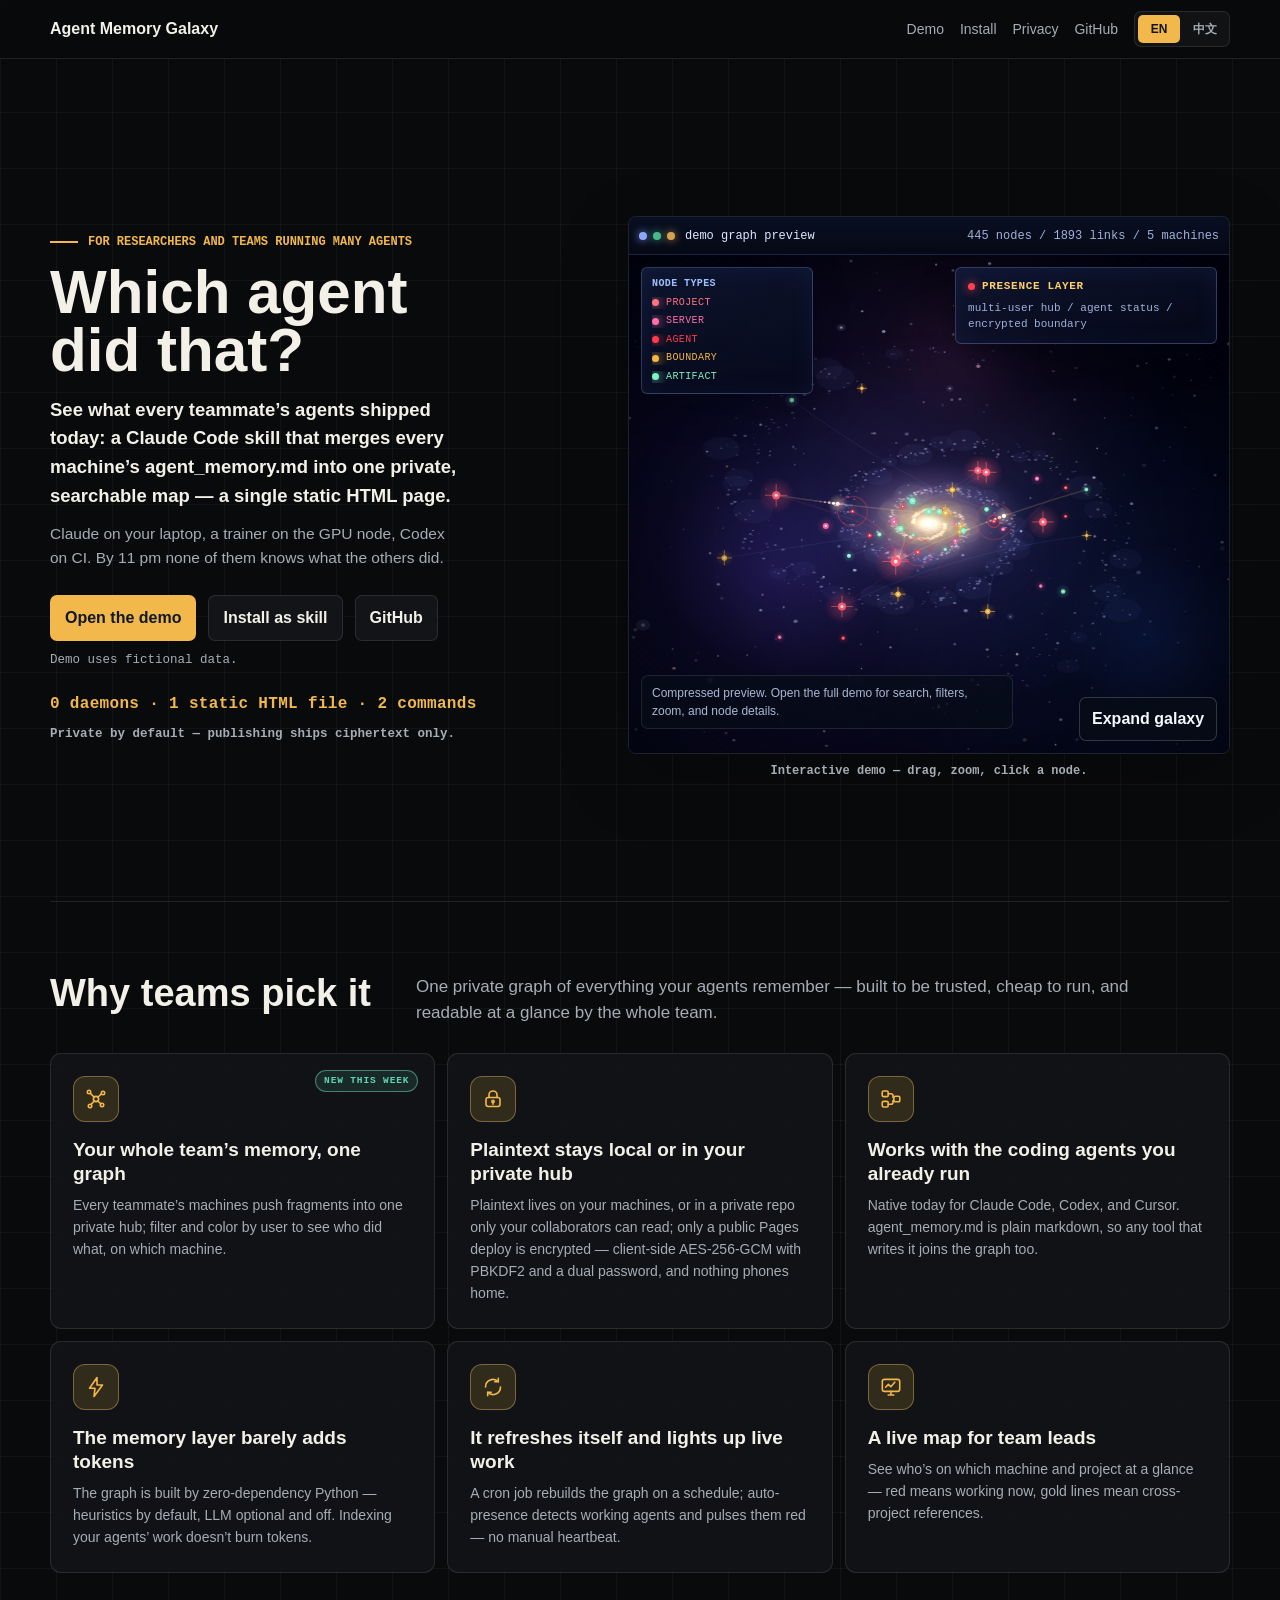
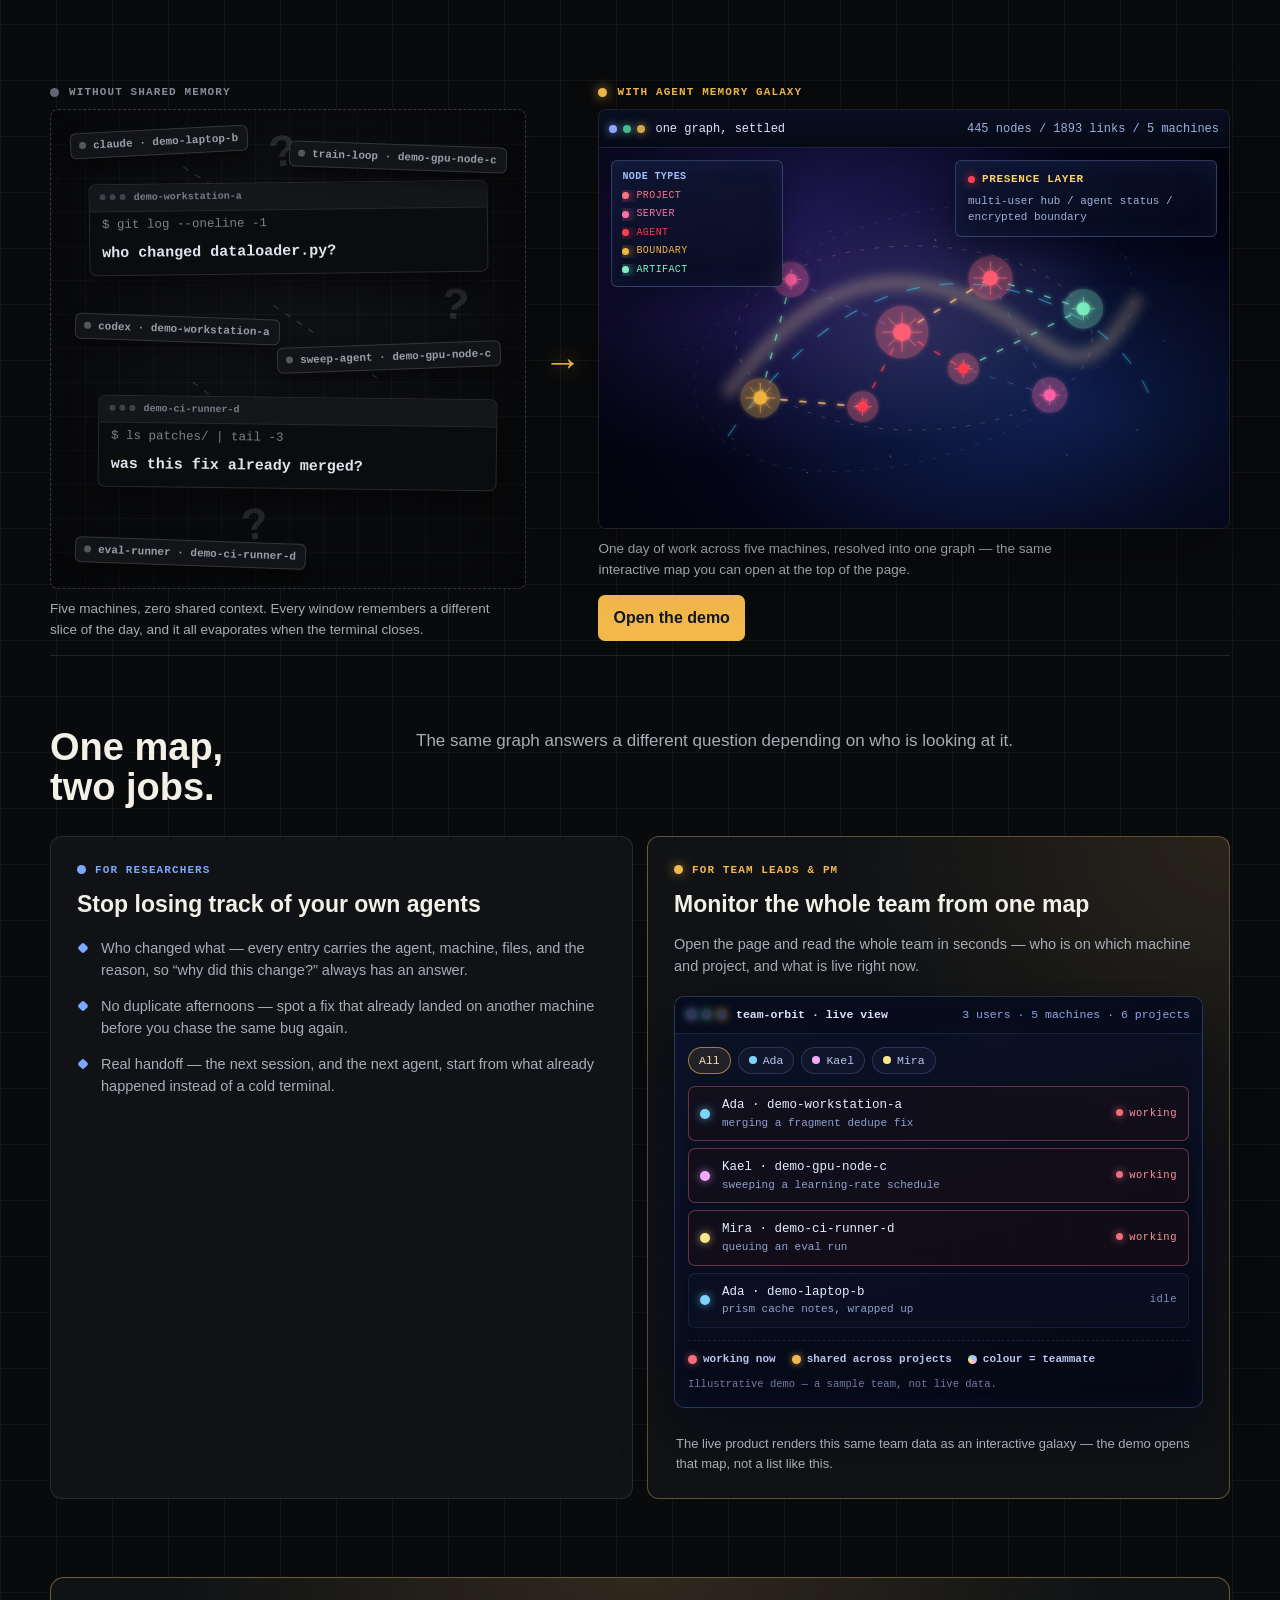
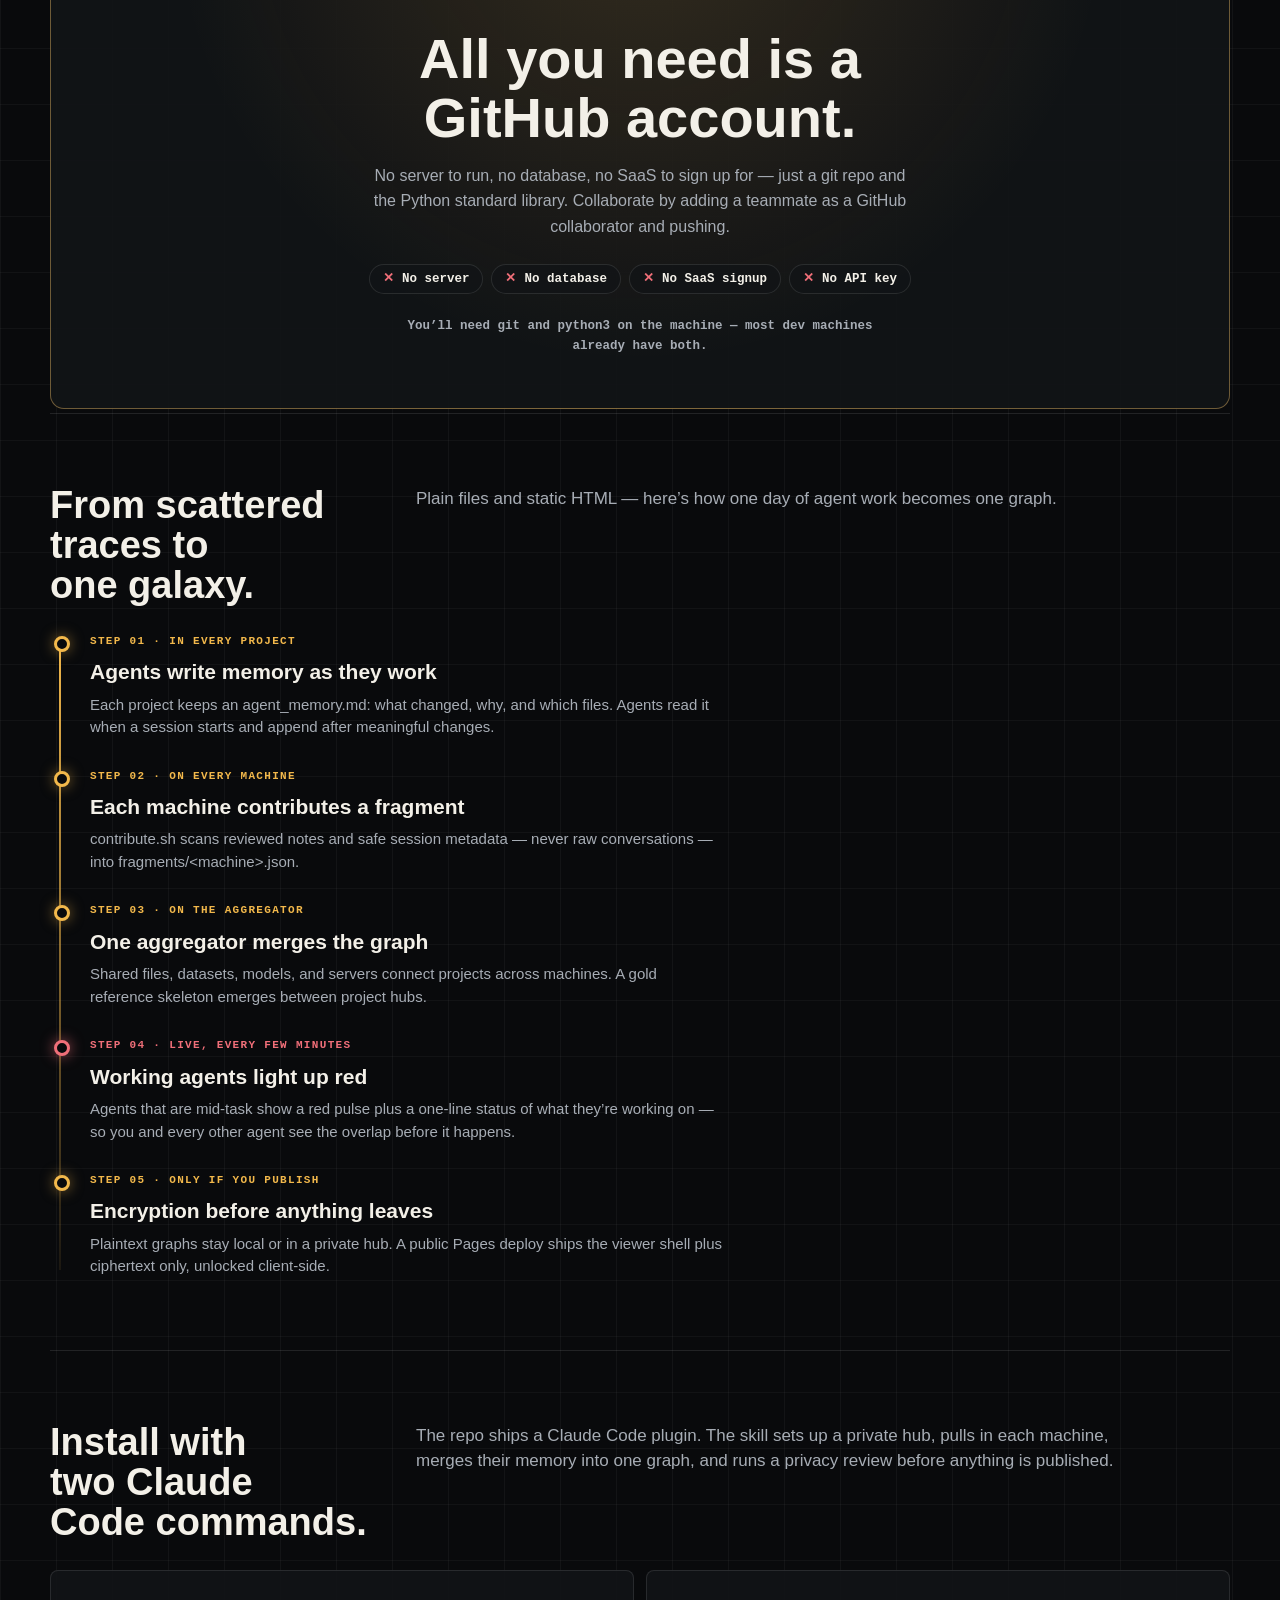
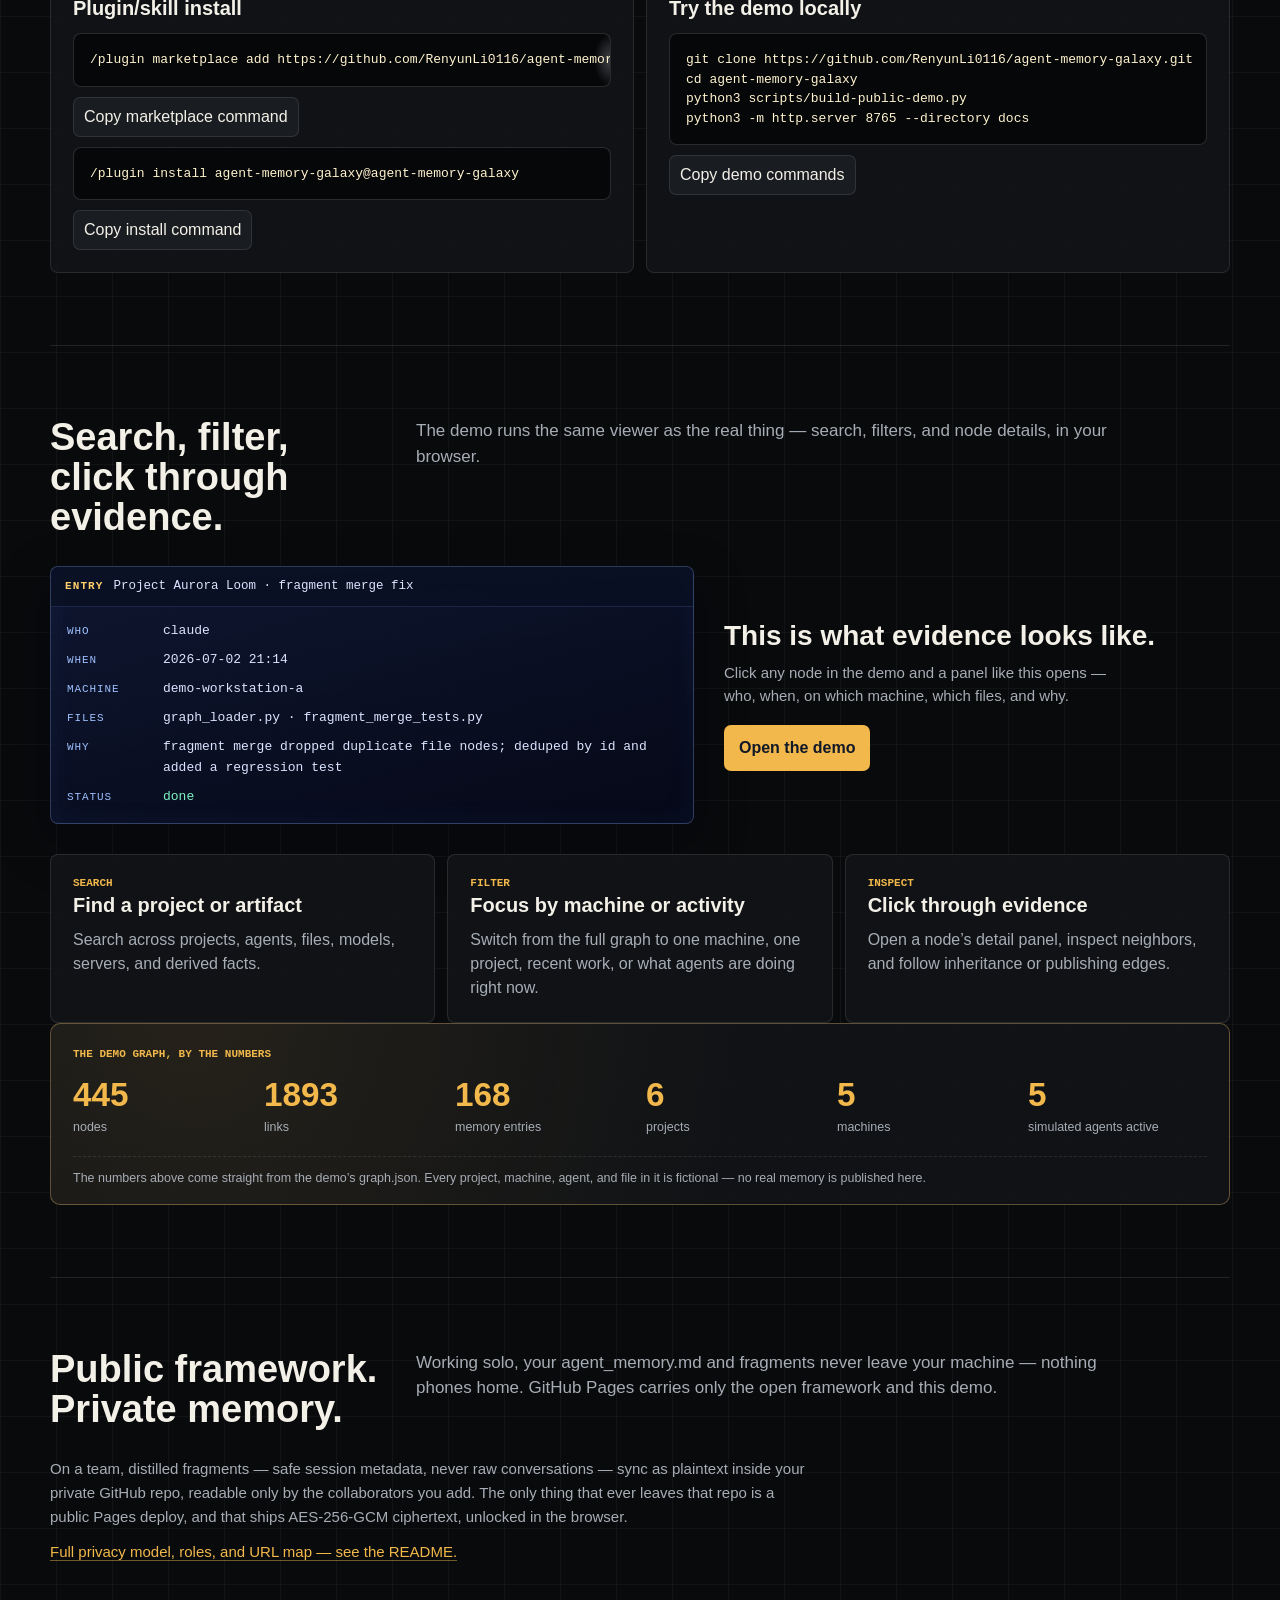
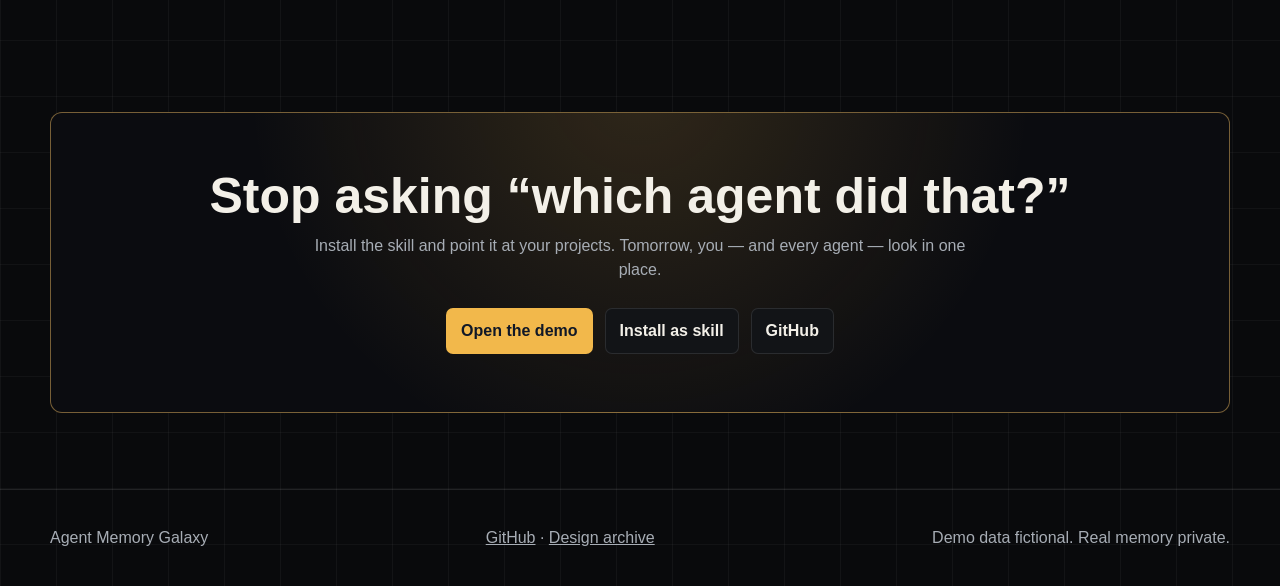
==== commit 6168ff2b: "feat: cinematic fade-in/out demo-galaxy intro on page open 打开页面时先播一段一次性电影级开场：demo 银河居中渐入→停留→渐出，交叉溶解落" ====
--- a/docs/index.html
+++ b/docs/index.html
@@ -7,11 +7,13 @@
 <title>Agent Memory Galaxy</title>
 <link rel="stylesheet" href="assets/landing.css">
 <script>
-/* Demo-first hero: decide the one-time in-place reveal BEFORE first paint so the settled
-   state never flashes. This is self-contained — the reveal starts and always completes
-   even if landing.js never loads, so content is never blocked. landing.js only adds the
-   Skip button on top. Honest defaults: reduced-motion, repeat visits (sessionStorage), and
-   ?intro=skip present the finished hero immediately; ?intro=play forces it for capture. */
+/* Cinematic 渐入渐出 intro: decide BEFORE first paint whether to play, so the settled
+   hero never flashes under the veil. Fully self-contained — the whole show is CSS
+   @keyframes gated by the intro-cine class, and this head script owns the safety timers,
+   so it always completes and content is never permanently covered even if landing.js
+   never loads or throws. Honest defaults: reduced-motion, repeat visits (sessionStorage
+   amg_intro_cine), and ?intro=skip present the finished hero immediately with no overlay;
+   ?intro=play forces the intro for capture/regression. */
 (function () {
   try {
     var d = document.documentElement;
@@ -21,16 +23,22 @@
     var forceSkip = /[?&]intro=skip/.test(qs);
     var forcePlay = /[?&]intro=play/.test(qs);
     var played = false;
-    try { played = sessionStorage.getItem('amg_intro_v6') === '1'; } catch (e) {}
+    try { played = sessionStorage.getItem('amg_intro_cine') === '1'; } catch (e) {}
     var shouldPlay = !reduce && (forcePlay || (!played && !forceSkip));
-    if (!forcePlay) { try { sessionStorage.setItem('amg_intro_v6', '1'); } catch (e) {} }
+    if (!forcePlay) { try { sessionStorage.setItem('amg_intro_cine', '1'); } catch (e) {} }
+    var ended = false;
+    var end = function () { if (ended) return; ended = true; d.classList.remove('intro-cine'); };
+    d.__amgIntroEnd = end;
+    /* Skip works from the very first frame, before landing.js parses: a capturing
+       delegated listener catches the click no matter when the button is inserted. */
+    document.addEventListener('click', function (ev) {
+      var t = ev.target;
+      if (t && t.closest && t.closest('[data-intro-skip]')) { ev.preventDefault(); end(); }
+    }, true);
     if (!shouldPlay) return;
-    d.classList.add('intro-run');
-    var go = function () { d.classList.add('intro-go'); };
-    d.__amgIntroEnd = function () { d.classList.remove('intro-run', 'intro-go', 'intro-fast'); };
-    if (window.requestAnimationFrame) requestAnimationFrame(function () { requestAnimationFrame(go); });
-    else setTimeout(go, 32);
-    setTimeout(d.__amgIntroEnd, 2600);
+    d.classList.add('intro-cine');
+    setTimeout(end, 2350);   /* primary teardown just after the 2.3s CSS timeline */
+    setTimeout(end, 2600);   /* hard safety net — content is never blocked past this */
   } catch (e) {}
 })();
 </script>
@@ -55,7 +63,6 @@
 
 <main class="page">
   <header class="hero-intro hero-split">
-    <button class="intro-skip" type="button" data-intro-skip data-i18n="skipIntro" aria-label="Skip the intro animation">Skip intro</button>
     <div class="hero-copy">
       <div class="kicker" data-i18n="heroKicker">FOR RESEARCHERS AND TEAMS RUNNING MANY AGENTS</div>
       <h1 data-i18n="heroTitle">Which agent did that?</h1>
@@ -461,6 +468,93 @@
   <span data-i18n="footerPrivacy">Demo data fictional. Real memory private.</span>
 </div></footer>
 
+<div class="intro-veil" data-intro-cine>
+  <div class="cine-inner">
+    <div class="cine-galaxy">
+
+<div class="galaxy-still" aria-hidden="true">
+  <div class="framebar">
+    <span class="lights"><i></i><i></i><i></i></span>
+    <span class="mono" data-i18n="stillTitle">one graph, settled</span>
+    <span class="status mono" data-preview-status data-nodes="445" data-edges="1893" data-machines="5">445 nodes / 1893 links / 5 machines</span>
+  </div>
+
+  <div class="mini-galaxy-preview" aria-hidden="true">
+    <svg class="mini-map" viewBox="0 0 800 520" preserveAspectRatio="xMidYMid meet">
+      <ellipse class="mini-orbit gold" cx="400" cy="260" rx="244" ry="126" />
+      <ellipse class="mini-orbit" cx="400" cy="260" rx="310" ry="166" transform="rotate(-17 400 260)" />
+      <path class="mini-coreline" d="M 148 332 C 248 198 350 154 472 204 S 620 356 704 210" />
+      <g class="mini-dust-layer"><circle class="mini-dust" cx="120" cy="130" r="1.4" />
+<circle class="mini-dust" cx="152" cy="398" r="1.1" />
+<circle class="mini-dust" cx="286" cy="114" r="1.2" />
+<circle class="mini-dust" cx="368" cy="422" r="1.4" />
+<circle class="mini-dust" cx="430" cy="126" r="1.1" />
+<circle class="mini-dust" cx="690" cy="150" r="1.5" />
+<circle class="mini-dust" cx="706" cy="386" r="1.1" />
+<circle class="mini-dust" cx="88" cy="276" r="1.0" />
+<circle class="mini-dust" cx="548" cy="92" r="1.0" />
+<circle class="mini-dust" cx="610" cy="420" r="1.2" />
+<circle class="mini-dust" cx="254" cy="444" r="1.0" />
+<circle class="mini-dust" cx="742" cy="264" r="1.2" /></g>
+      <g class="mini-links"><line class="mini-edge warm" data-pair="0-1" x1="384" y1="252" x2="505" y2="178" /><line class="mini-edge" data-pair="0-2" x1="384" y1="252" x2="232" y2="180" /><line class="mini-edge live" data-pair="0-4" x1="384" y1="252" x2="330" y2="354" /><line class="mini-edge live" data-pair="0-5" x1="384" y1="252" x2="468" y2="302" /><line class="mini-edge secure" data-pair="1-7" x1="505" y1="178" x2="632" y2="220" /><line class="mini-edge secure" data-pair="2-6" x1="232" y1="180" x2="190" y2="342" /><line class="mini-edge" data-pair="3-5" x1="586" y1="338" x2="468" y2="302" /><line class="mini-edge warm" data-pair="4-6" x1="330" y1="354" x2="190" y2="342" /><line class="mini-edge secure" data-pair="5-7" x1="468" y1="302" x2="632" y2="220" /><line class="mini-edge" data-pair="1-3" x1="505" y1="178" x2="586" y2="338" /></g>
+      <path class="mini-scan" d="M 146 394 C 264 222 406 146 570 206 C 650 236 702 286 724 342" />
+      <g class="mini-nodes"><g class="mini-star project" data-index="0" transform="translate(384 252)">
+        <circle class="halo" r="36" fill="currentColor" />
+        <path class="spike" d="M -26.4 0 H 26.4 M 0 -26.4 V 26.4 M -18.6 -18.6 L 18.6 18.6 M -18.6 18.6 L 18.6 -18.6" />
+        <circle class="core" r="12" />
+        <circle class="lock" r="20" />
+      </g><g class="mini-star project" data-index="1" transform="translate(505 178)">
+        <circle class="halo" r="30" fill="currentColor" />
+        <path class="spike" d="M -22.0 0 H 22.0 M 0 -22.0 V 22.0 M -15.5 -15.5 L 15.5 15.5 M -15.5 15.5 L 15.5 -15.5" />
+        <circle class="core" r="10" />
+        <circle class="lock" r="18" />
+      </g><g class="mini-star server" data-index="2" transform="translate(232 180)">
+        <circle class="halo" r="24" fill="currentColor" />
+        <path class="spike" d="M -13.6 0 H 13.6 M 0 -13.6 V 13.6" />
+        <circle class="core" r="8" />
+        <circle class="lock" r="16" />
+      </g><g class="mini-star server" data-index="3" transform="translate(586 338)">
+        <circle class="halo" r="24" fill="currentColor" />
+        <path class="spike" d="M -13.6 0 H 13.6 M 0 -13.6 V 13.6" />
+        <circle class="core" r="8" />
+        <circle class="lock" r="16" />
+      </g><g class="mini-star agent" data-index="4" transform="translate(330 354)">
+        <circle class="halo" r="21" fill="currentColor" />
+        <path class="spike" d="M -11.9 0 H 11.9 M 0 -11.9 V 11.9" />
+        <circle class="core" r="7" />
+        <circle class="lock" r="15" />
+      </g><g class="mini-star agent" data-index="5" transform="translate(468 302)">
+        <circle class="halo" r="21" fill="currentColor" />
+        <path class="spike" d="M -11.9 0 H 11.9 M 0 -11.9 V 11.9" />
+        <circle class="core" r="7" />
+        <circle class="lock" r="15" />
+      </g><g class="mini-star boundary" data-index="6" transform="translate(190 342)">
+        <circle class="halo" r="27" fill="currentColor" />
+        <path class="spike" d="M -19.8 0 H 19.8 M 0 -19.8 V 19.8 M -14.0 -14.0 L 14.0 14.0 M -14.0 14.0 L 14.0 -14.0" />
+        <circle class="core" r="9" />
+        <circle class="lock" r="17" />
+      </g><g class="mini-star artifact" data-index="7" transform="translate(632 220)">
+        <circle class="halo" r="27" fill="currentColor" />
+        <path class="spike" d="M -15.3 0 H 15.3 M 0 -15.3 V 15.3" />
+        <circle class="core" r="9" />
+        <circle class="lock" r="17" />
+      </g></g>
+    </svg>
+    <div class="mini-side"><b data-i18n="miniSideTitle">NODE TYPES</b><span data-mini-type="project" data-i18n="miniProject">Project</span><span data-mini-type="server" data-i18n="miniServer">Server</span><span data-mini-type="agent" data-i18n="miniAgent">Agent</span><span data-mini-type="boundary" data-i18n="miniBoundary">Boundary</span><span data-mini-type="artifact" data-i18n="miniArtifact">Artifact</span></div>
+    <div class="mini-readout"><b data-i18n="miniReadoutTitle">PRESENCE LAYER</b><span data-i18n="miniReadout">multi-user hub / agent status / encrypted boundary</span></div>
+  </div>
+</div>
+
+    </div>
+    <div class="cine-caption">
+      <span class="cine-brand">AGENT MEMORY GALAXY</span>
+      <span class="cine-tagline" data-i18n="cineTag">One galaxy. Every agent.</span>
+    </div>
+  </div>
+  <button class="intro-skip" type="button" data-intro-skip data-i18n="skipIntro" aria-label="Skip the intro animation">Skip intro</button>
+</div>
+
+
 <div class="modal" data-galaxy-modal hidden>
   <div class="modal-panel" role="dialog" aria-modal="true" aria-label="Expanded galaxy demo">
     <div class="modal-head">
--- a/docs/assets/landing.css
+++ b/docs/assets/landing.css
@@ -1445,59 +1445,135 @@
   pointer-events: none;
 }
 
-/* Skip control: a small, non-blocking fixed pill, only present while the reveal runs. */
+/* === Round-6b: cinematic 渐入渐出 intro overlay ============================
+   A one-time opening where the DEMO galaxy itself fades in center-stage on a
+   deep-space veil, holds (~0.6s), then dissolves — revealing the settled hero
+   whose interactive demo card is the same galaxy, "landed". The overlay galaxy
+   is the inert galaxy_still (no canvas, no data hooks, no role=button), so the
+   single interactive-galaxy rule holds. Base (no html.intro-cine) = overlay
+   hidden + hero settled: no-JS, reduced-motion, repeat visits, and ?intro=skip
+   all get the finished hero with zero motion and nothing ever covering it.
+   The whole timeline is 2.3s of CSS @keyframes so key frames can be frozen for
+   deterministic capture, and the veil ends visibility:hidden/pointer-events:none
+   (fill:forwards) so content is never blocked even if the JS teardown never runs. */
+
+/* Skip: high-contrast gold pill, top-right, rendered from the first frame. */
 .intro-skip {
   position: fixed;
-  top: 70px;
-  right: 18px;
-  z-index: 60;
+  top: 20px;
+  right: 20px;
+  z-index: 90;
   display: none;
   align-items: center;
-  gap: 6px;
-  border: 1px solid var(--line);
+  gap: 8px;
+  border: 1.5px solid var(--accent);
   border-radius: 999px;
-  padding: 7px 15px;
-  background: color-mix(in srgb, var(--surface) 82%, transparent);
-  color: var(--muted);
-  font: 700 12px/1 "JetBrains Mono", "Cascadia Code", monospace;
-  letter-spacing: .02em;
+  padding: 9px 18px;
+  background: color-mix(in srgb, #05060f 76%, transparent);
+  color: #ffdd94;
+  font: 800 12.5px/1 "JetBrains Mono", "Cascadia Code", monospace;
+  letter-spacing: .04em;
   cursor: pointer;
-  backdrop-filter: blur(10px);
-  box-shadow: 0 8px 26px rgba(0, 0, 0, .3);
+  backdrop-filter: blur(8px);
+  box-shadow: 0 8px 30px rgba(0, 0, 0, .5), 0 0 20px color-mix(in srgb, var(--accent) 42%, transparent);
 }
 .intro-skip::before {
   content: "";
   width: 7px; height: 7px; border-radius: 50%;
   background: var(--accent);
-  box-shadow: 0 0 9px color-mix(in srgb, var(--accent) 70%, transparent);
-}
-.intro-skip:hover { color: var(--text); border-color: color-mix(in srgb, var(--accent) 50%, var(--line)); }
-html.intro-run .intro-skip { display: inline-flex; }
-
-/* In-place reveal. Base (no class) is the SETTLED state, so no-JS, reduced-motion,
-   repeat visits, and ?intro=skip all show the finished hero with zero motion. */
-html.intro-run .hero-split .stage-frame { opacity: 0; transform: scale(.955) translateY(10px); }
-html.intro-run .hero-split .hero-copy > * { opacity: 0; transform: translateY(12px); }
-html.intro-run.intro-go .hero-split .stage-frame {
-  opacity: 1; transform: none;
-  transition: opacity 1.1s ease, transform 1.4s cubic-bezier(.19, .72, .22, 1);
-}
-html.intro-run.intro-go .hero-split .hero-copy > * {
-  opacity: 1; transform: none;
-  transition: opacity .68s ease, transform .68s cubic-bezier(.2, .7, .2, 1);
-}
-html.intro-run.intro-go .hero-split .hero-copy > *:nth-child(1) { transition-delay: .46s; }
-html.intro-run.intro-go .hero-split .hero-copy > *:nth-child(2) { transition-delay: .58s; }
-html.intro-run.intro-go .hero-split .hero-copy > *:nth-child(3) { transition-delay: .70s; }
-html.intro-run.intro-go .hero-split .hero-copy > *:nth-child(4) { transition-delay: .82s; }
-html.intro-run.intro-go .hero-split .hero-copy > *:nth-child(5) { transition-delay: .93s; }
-html.intro-run.intro-go .hero-split .hero-copy > *:nth-child(6) { transition-delay: 1.02s; }
-html.intro-run.intro-go .hero-split .hero-copy > *:nth-child(7) { transition-delay: 1.10s; }
-/* Skip => fast-forward everything to settled. */
-html.intro-fast .hero-split .stage-frame,
-html.intro-fast .hero-split .hero-copy > * {
-  transition-duration: .2s !important;
-  transition-delay: 0s !important;
+  box-shadow: 0 0 10px var(--accent);
+}
+.intro-skip:hover {
+  color: #fff;
+  border-color: #ffdd94;
+  box-shadow: 0 8px 30px rgba(0, 0, 0, .5), 0 0 28px color-mix(in srgb, var(--accent) 62%, transparent);
+}
+html.intro-cine .intro-skip { display: inline-flex; }
+
+/* Deep-space veil holding the center-stage galaxy. Hidden unless the intro runs.
+   NB: the class is intro-VEIL, not intro-cine — the html element itself carries the
+   intro-cine gate class, so a bare `.intro-cine{display:none}` would blank the page. */
+.intro-veil {
+  position: fixed;
+  inset: 0;
+  z-index: 70;
+  display: none;
+  align-items: center;
+  justify-content: center;
+  overflow: hidden;
+  background:
+    radial-gradient(ellipse at 24% 28%, rgba(104, 66, 222, .30), transparent 55%),
+    radial-gradient(ellipse at 78% 72%, rgba(40, 92, 214, .26), transparent 58%),
+    radial-gradient(ellipse at 52% 46%, rgba(255, 196, 128, .08), transparent 44%),
+    radial-gradient(circle at 50% 46%, #0a102e 0%, #05071c 55%, #01020a 100%);
+}
+html.intro-cine .intro-veil {
+  display: flex;
+  animation: cineVeil 2.3s ease forwards;
+}
+.cine-inner {
+  display: flex;
+  flex-direction: column;
+  align-items: center;
+  gap: 24px;
+  width: min(760px, 82vw);
+}
+.cine-galaxy {
+  width: 100%;
+  container-type: inline-size;
+  transform-origin: 50% 46%;
+}
+html.intro-cine .cine-galaxy { animation: cineGalaxy 2.3s cubic-bezier(.2, .65, .2, 1) forwards; }
+.cine-galaxy .galaxy-still { box-shadow: 0 30px 90px rgba(0, 0, 0, .5), 0 0 60px rgba(96, 128, 255, .14); }
+.cine-caption { text-align: center; }
+html.intro-cine .cine-caption { animation: cineCap 2.3s ease forwards; }
+.cine-brand {
+  display: block;
+  color: var(--accent);
+  font: 800 11px/1.2 "JetBrains Mono", "Cascadia Code", monospace;
+  letter-spacing: .42em;
+  text-indent: .42em;
+  margin-bottom: 8px;
+  opacity: .92;
+}
+.cine-tagline {
+  display: block;
+  color: #eaf0ff;
+  font-size: clamp(18px, 2.6vw, 26px);
+  font-weight: 600;
+  letter-spacing: .01em;
+}
+
+@keyframes cineVeil {
+  0%   { opacity: 1; }
+  66%  { opacity: 1; }
+  100% { opacity: 0; visibility: hidden; pointer-events: none; }
+}
+@keyframes cineGalaxy {
+  0%   { opacity: 0; transform: scale(.82); }
+  40%  { opacity: 1; transform: scale(1); }
+  66%  { opacity: 1; transform: scale(1.035); }
+  100% { opacity: 0; transform: scale(1.14); }
+}
+@keyframes cineCap {
+  0%   { opacity: 0; transform: translateY(10px); }
+  24%  { opacity: 0; transform: translateY(10px); }
+  46%  { opacity: 1; transform: translateY(0); }
+  66%  { opacity: 1; transform: translateY(0); }
+  86%  { opacity: 0; transform: translateY(-6px); }
+  100% { opacity: 0; }
+}
+
+/* Hero "lands" in as the veil dissolves — one container animation (no per-child
+   stagger fragility). Hidden under the opaque veil for the first ~60%. */
+html.intro-cine .hero-intro.hero-split {
+  animation: cineHero 2.3s cubic-bezier(.2, .7, .2, 1) forwards;
+}
+@keyframes cineHero {
+  0%   { opacity: 0; transform: translateY(16px) scale(.99); }
+  60%  { opacity: 0; transform: translateY(16px) scale(.99); }
+  90%  { opacity: 1; transform: none; }
+  100% { opacity: 1; transform: none; }
 }
 
 /* Decorative before/after still: mirrors the galaxy_card frame but is inert. */
@@ -1516,10 +1592,12 @@
 .contrast-actions { margin-top: 4px; }
 
 @media (prefers-reduced-motion: reduce) {
-  /* Honesty: never animate the hero for reduced-motion visitors. Base state is settled,
-     so this is a belt-and-braces guard on top of the head script never adding intro-run. */
-  html.intro-run .hero-split .stage-frame,
-  html.intro-run .hero-split .hero-copy > * { opacity: 1 !important; transform: none !important; transition: none !important; }
+  /* Honesty + a11y: never play the intro for reduced-motion visitors. Base state is the
+     settled hero, so this is a belt-and-braces guard on top of the head script never
+     adding intro-cine — and it also neutralises the global `* { animation: none }` rule,
+     which would otherwise freeze the veil at its opaque first frame and block content. */
+  html.intro-cine .intro-veil { display: none !important; }
+  html.intro-cine .hero-intro.hero-split { animation: none !important; opacity: 1 !important; transform: none !important; }
   .intro-skip { display: none !important; }
 }
 
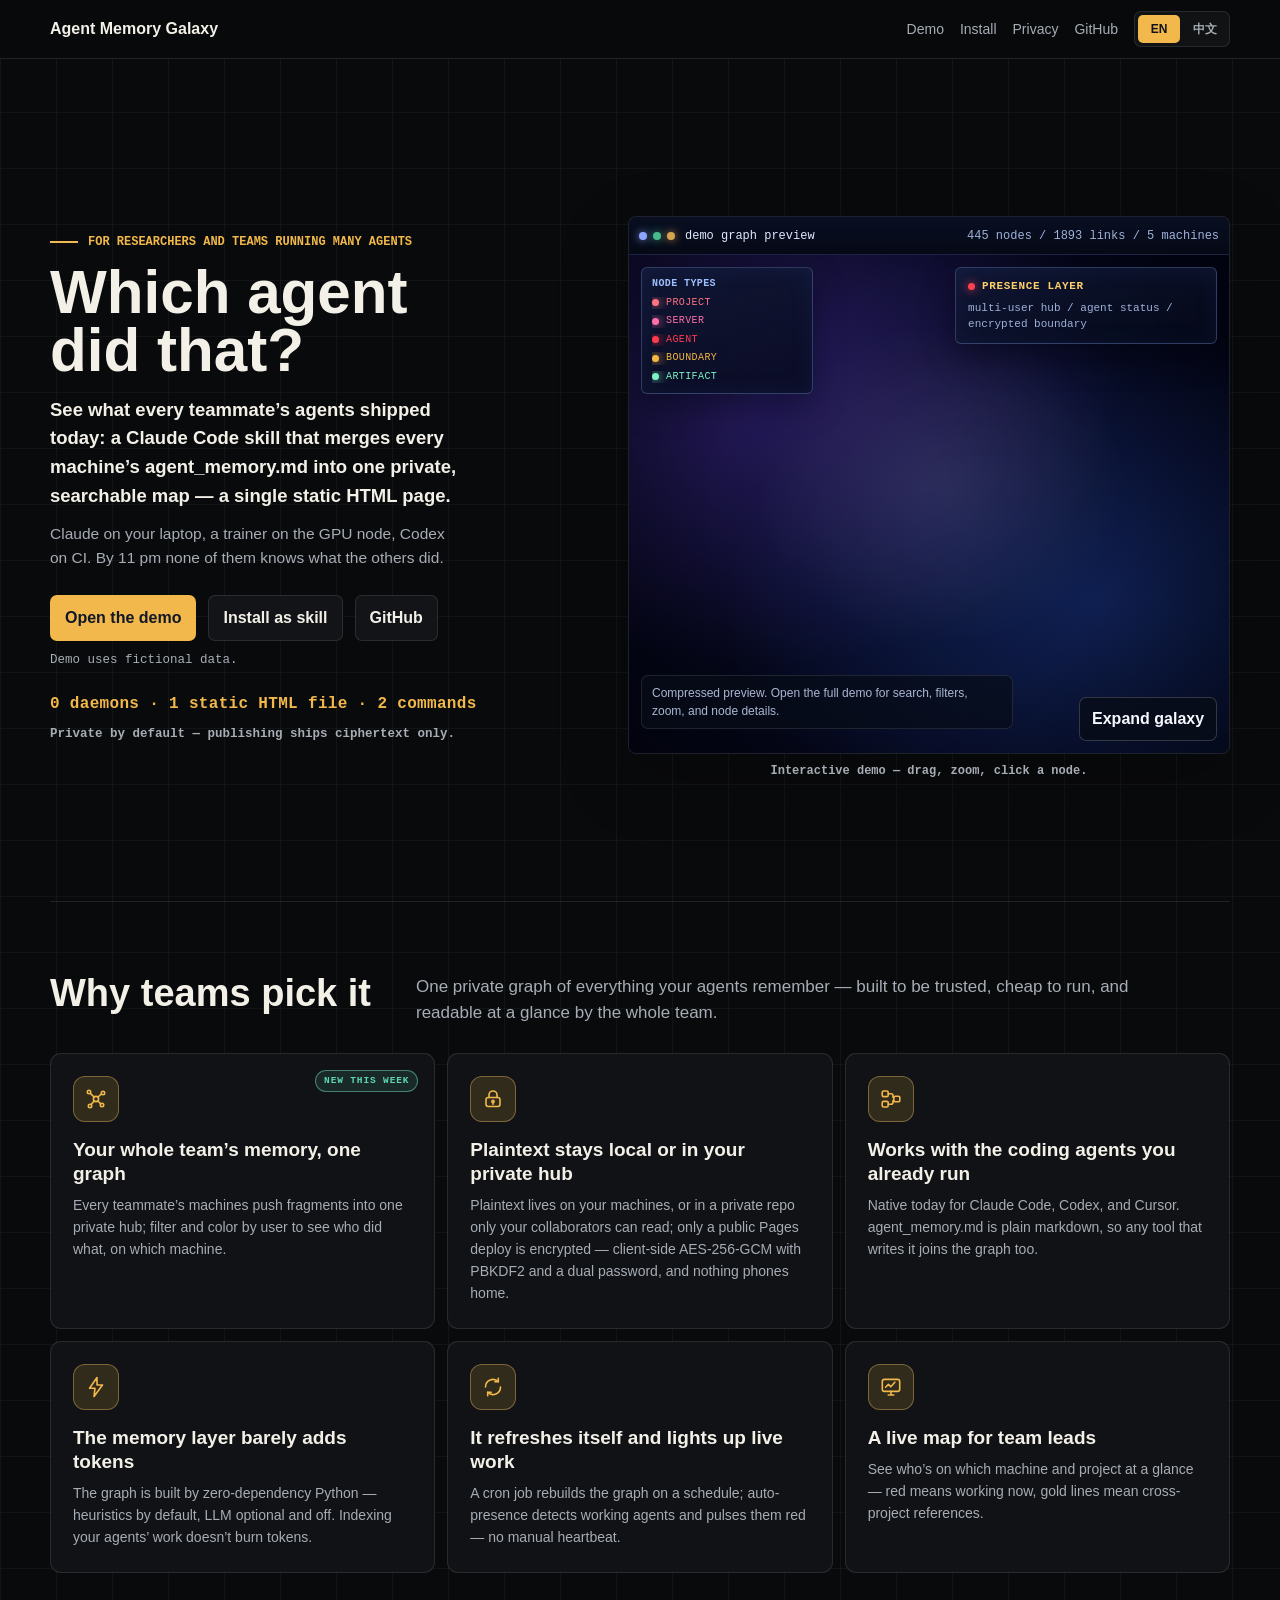
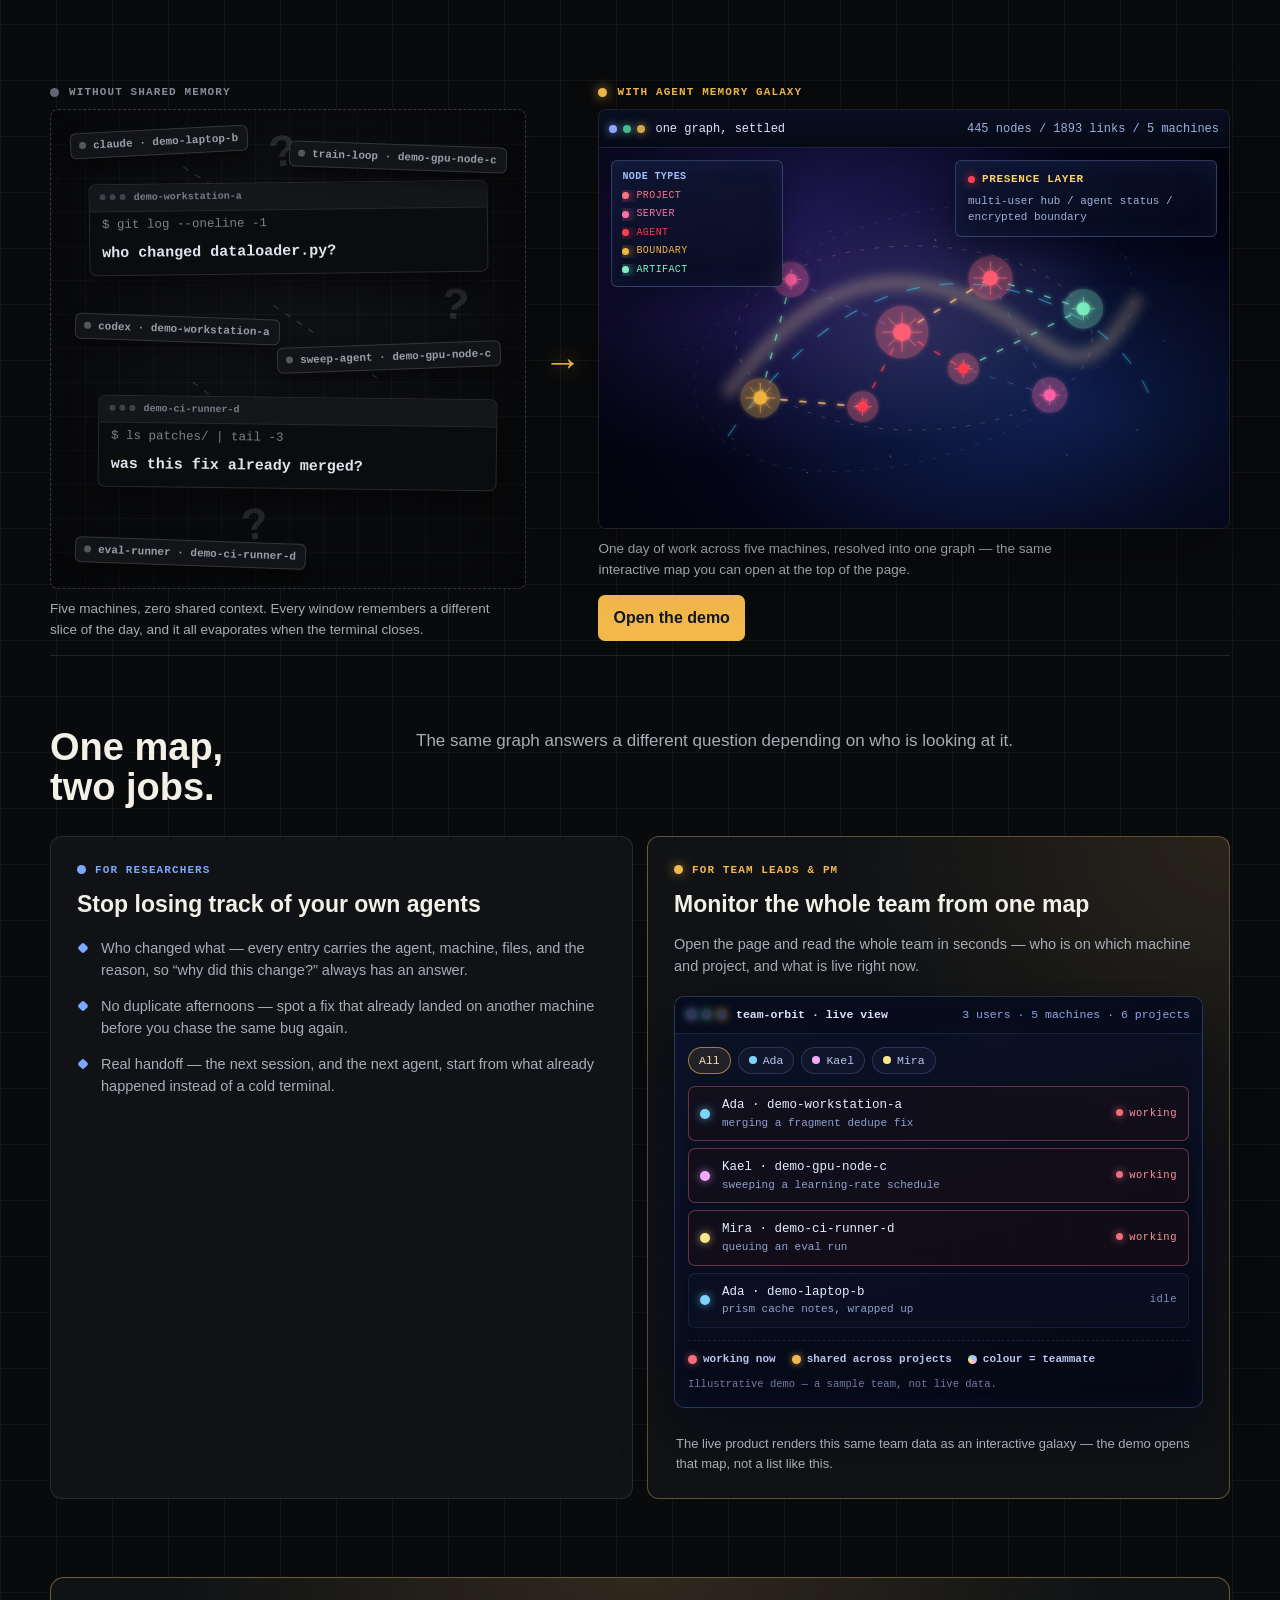
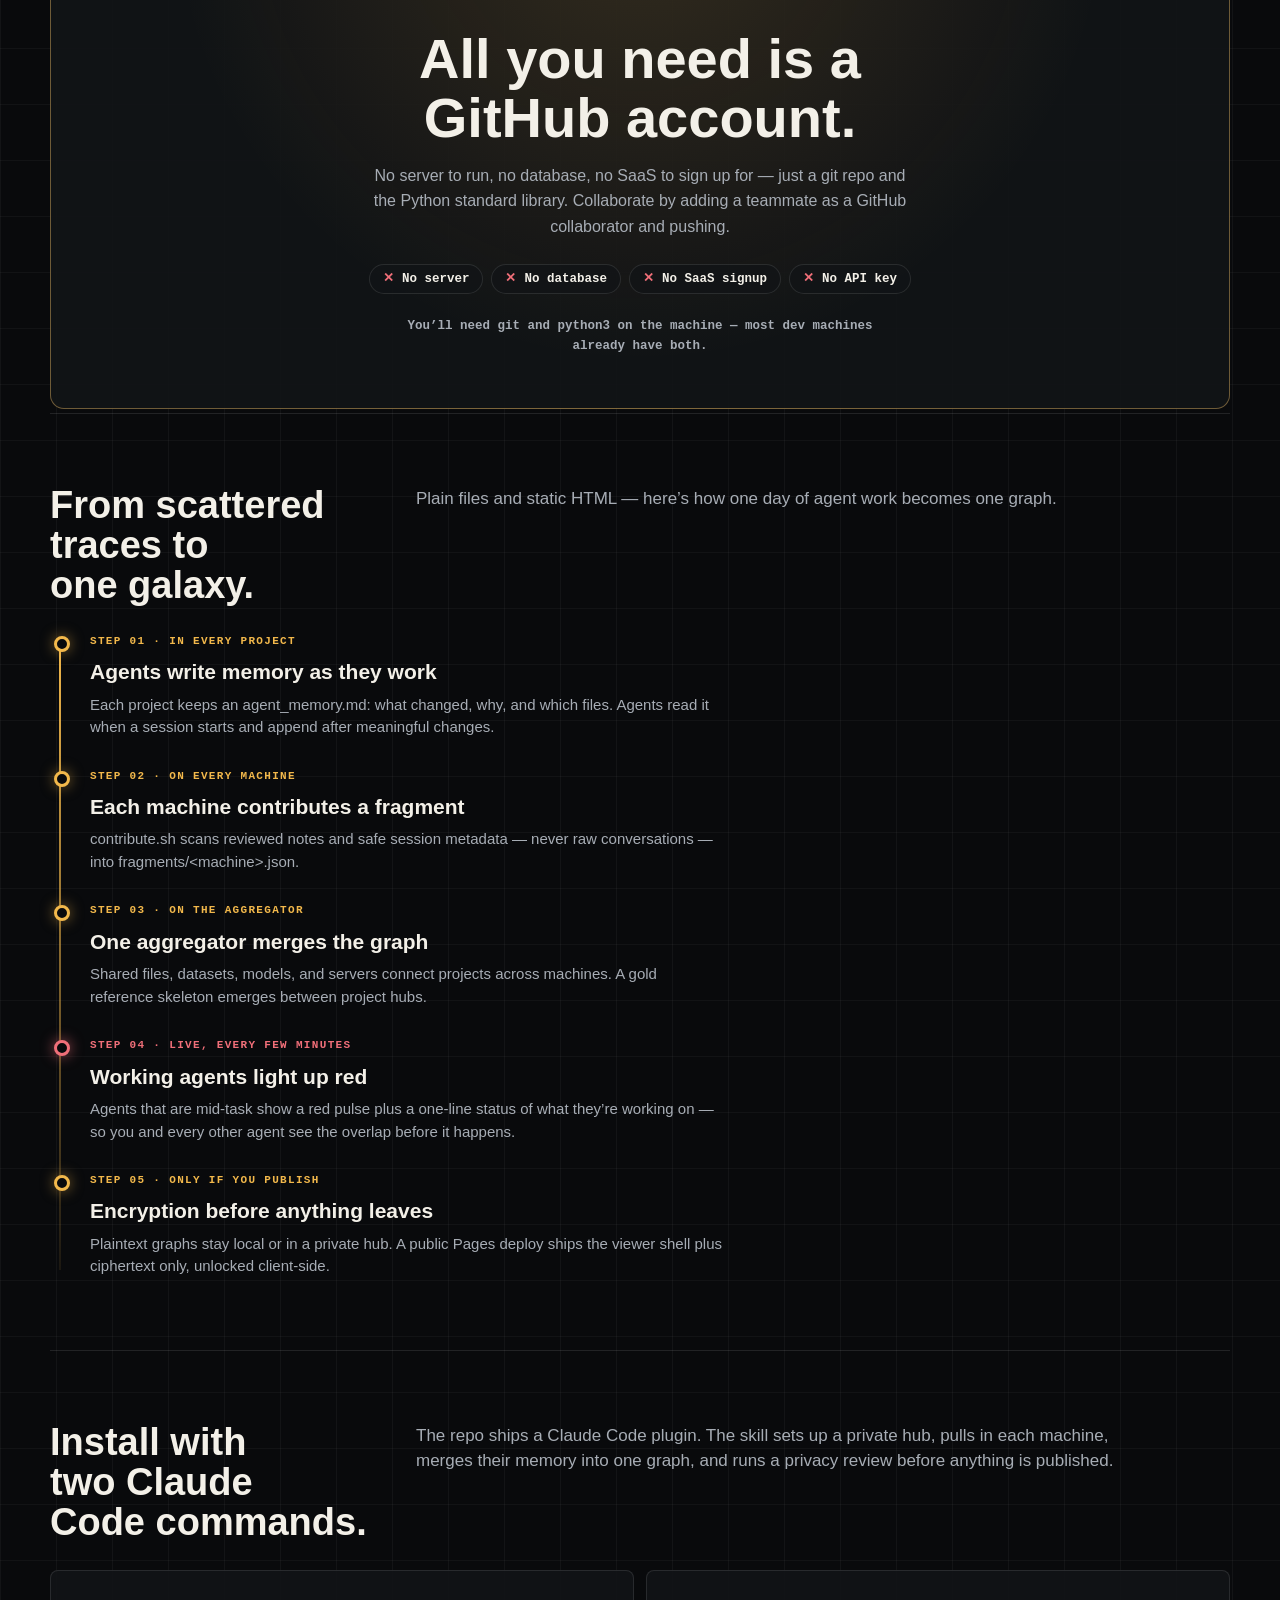
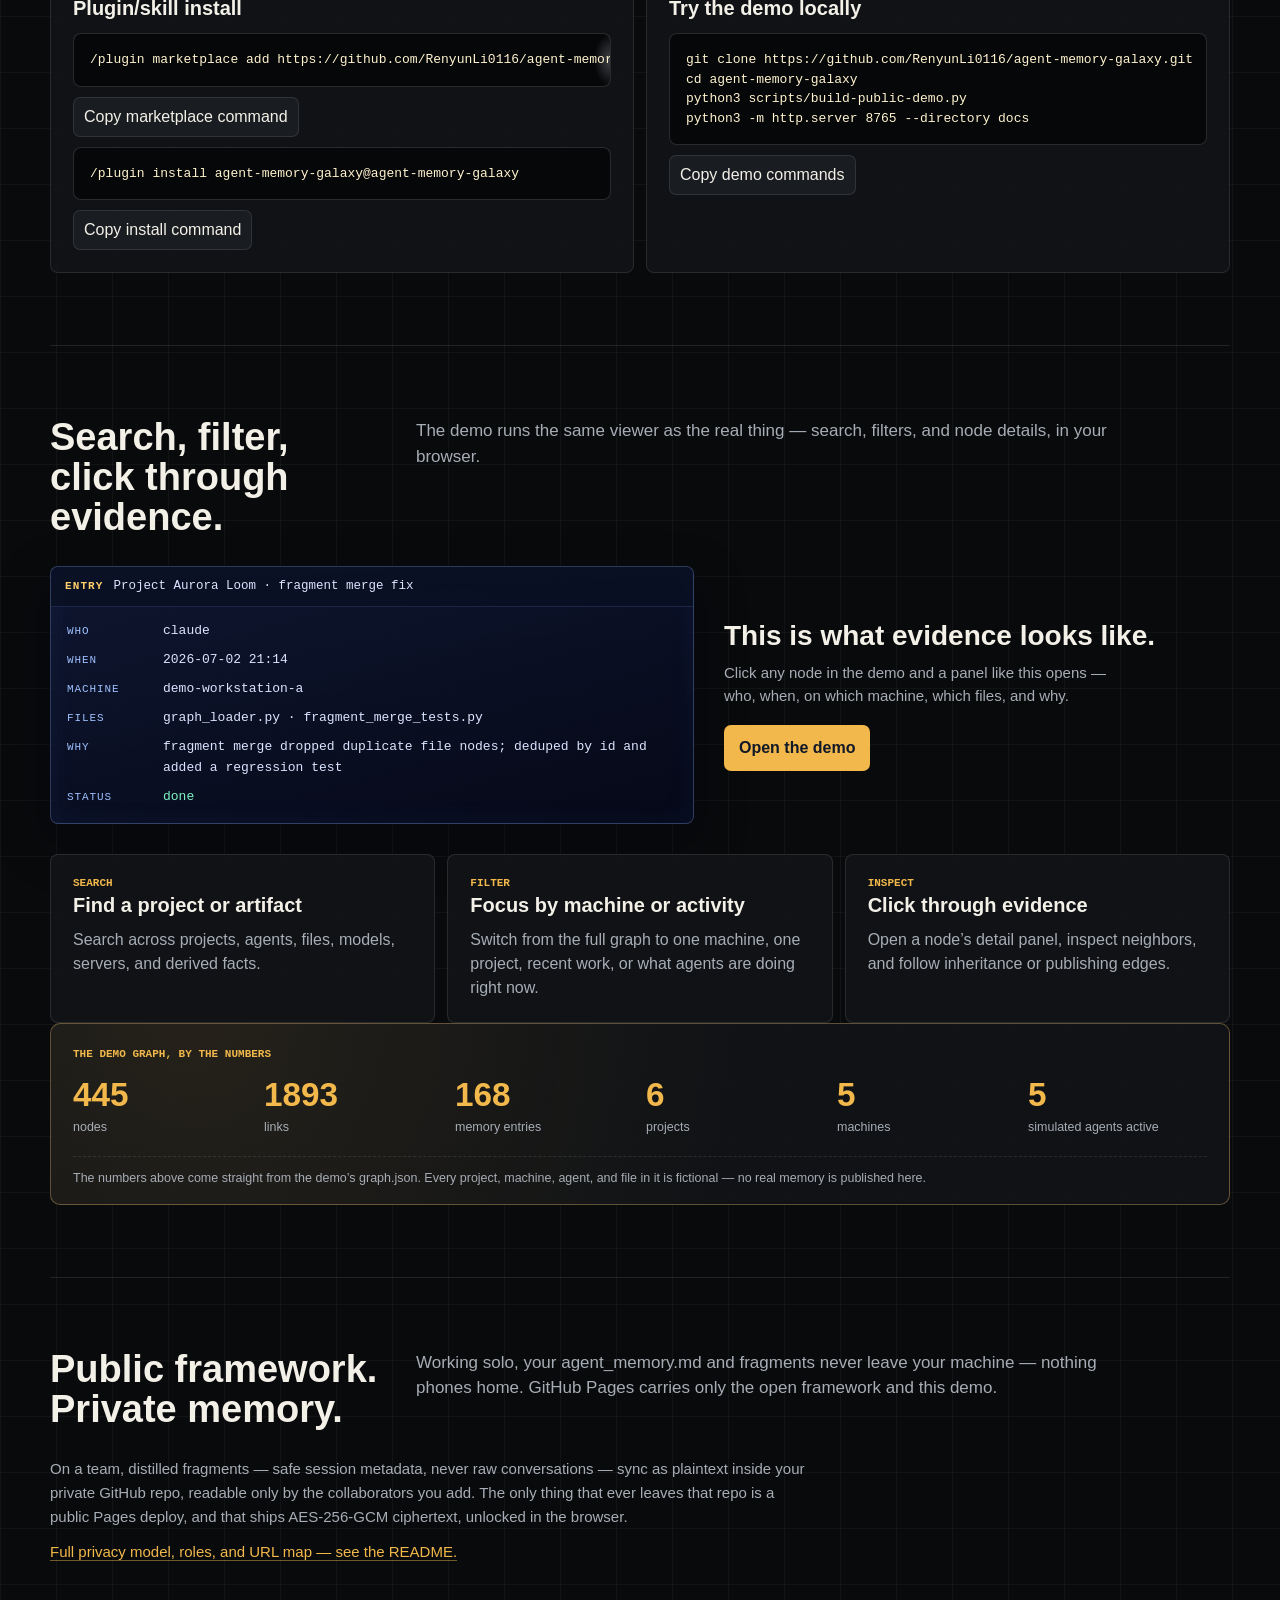
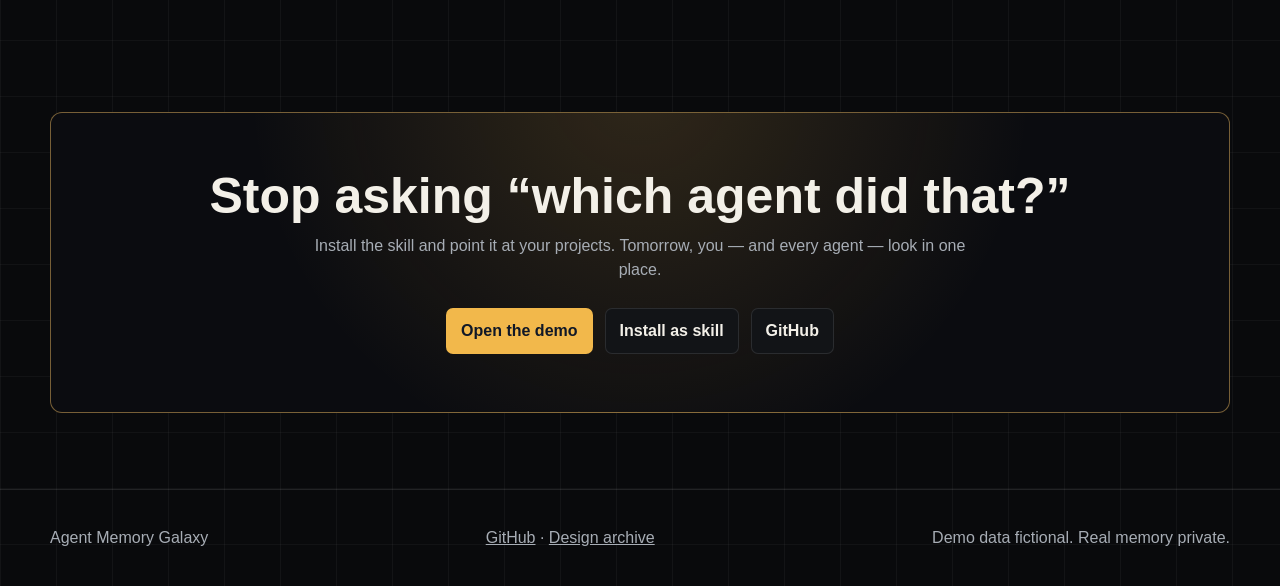
==== commit 88799bb4: "feat: cool README with promo banner + galaxy intro that flies into the demo slot (1)(2) README（中英）改造" ====
--- a/docs/index.html
+++ b/docs/index.html
@@ -7,13 +7,15 @@
 <title>Agent Memory Galaxy</title>
 <link rel="stylesheet" href="assets/landing.css">
 <script>
-/* Cinematic 渐入渐出 intro: decide BEFORE first paint whether to play, so the settled
-   hero never flashes under the veil. Fully self-contained — the whole show is CSS
-   @keyframes gated by the intro-cine class, and this head script owns the safety timers,
-   so it always completes and content is never permanently covered even if landing.js
-   never loads or throws. Honest defaults: reduced-motion, repeat visits (sessionStorage
-   amg_intro_cine), and ?intro=skip present the finished hero immediately with no overlay;
-   ?intro=play forces the intro for capture/regression. */
+/* Cinematic FLIP intro (self-contained). Decide BEFORE first paint whether to play, so
+   the settled hero never flashes under the veil. If it plays: the demo galaxy fades in
+   big & centered on a deep-space veil, holds, then SHRINKS + FLIES — a runtime FLIP
+   transform measured against the live hero galaxy_card — into that card's slot and
+   crossfades into the real interactive card. Honest defaults: reduced-motion, repeat
+   visits (sessionStorage amg_intro_cine) and ?intro=skip present the finished hero
+   immediately with no overlay; ?intro=play forces it for capture/regression. Safety
+   timers guarantee teardown even if anything throws, so content is never permanently
+   covered. Total show+fly+land ~3.8s. */
 (function () {
   try {
     var d = document.documentElement;
@@ -26,19 +28,71 @@
     try { played = sessionStorage.getItem('amg_intro_cine') === '1'; } catch (e) {}
     var shouldPlay = !reduce && (forcePlay || (!played && !forceSkip));
     if (!forcePlay) { try { sessionStorage.setItem('amg_intro_cine', '1'); } catch (e) {} }
+
     var ended = false;
-    var end = function () { if (ended) return; ended = true; d.classList.remove('intro-cine'); };
+    var end = function () {
+      if (ended) return; ended = true;
+      d.classList.remove('intro-cine', 'intro-flying', 'intro-landed');
+    };
     d.__amgIntroEnd = end;
+
     /* Skip works from the very first frame, before landing.js parses: a capturing
        delegated listener catches the click no matter when the button is inserted. */
     document.addEventListener('click', function (ev) {
       var t = ev.target;
       if (t && t.closest && t.closest('[data-intro-skip]')) { ev.preventDefault(); end(); }
     }, true);
+
     if (!shouldPlay) return;
+
+    /* Cinematic hold, then a slow eased shrink-and-fly, then a short crossfade. */
+    var SHOW_MS = 1900, FLY_MS = 1600, LAND_MS = 300;
+
+    /* FLIP: measure the big centered overlay galaxy and the live hero card at fly time
+       (layout is final by SHOW_MS), then transform the overlay so its centre and width
+       land exactly on the card's slot. Returns false if elements/layout aren't ready, so
+       the caller can degrade gracefully (galaxy just fades without flying). */
+    var applyFlip = function () {
+      var g = document.querySelector('[data-cine-galaxy]');
+      var card = document.getElementById('after-galaxy');
+      if (!g || !card) return false;
+      g.style.animation = 'none';
+      g.style.transition = 'none';
+      g.style.transform = 'none';
+      var src = g.getBoundingClientRect();   /* untransformed rect (reflow committed) */
+      var tgt = card.getBoundingClientRect();
+      if (!src.width || !tgt.width) return false;
+      var s = tgt.width / src.width;
+      var tx = (tgt.left + tgt.width / 2) - (src.left + src.width / 2);
+      var ty = (tgt.top + tgt.height / 2) - (src.top + src.height / 2);
+      g.style.transformOrigin = '50% 50%';
+      void g.offsetWidth;
+      g.style.transition = 'transform ' + FLY_MS + 'ms cubic-bezier(.45,.05,.2,1), opacity 320ms ease';
+      g.style.transform = 'translate(' + tx.toFixed(1) + 'px,' + ty.toFixed(1) + 'px) scale(' + s.toFixed(4) + ')';
+      return true;
+    };
+
+    var land = function () {
+      if (ended) return;
+      try {
+        d.classList.add('intro-landed');   /* reveal the real interactive card */
+        var g = document.querySelector('[data-cine-galaxy]');
+        if (g) g.style.opacity = '0';      /* crossfade the flown still out — masks any delta */
+      } catch (e) {}
+      setTimeout(end, LAND_MS);
+    };
+    var fly = function () {
+      if (ended) return;
+      try {
+        d.classList.add('intro-flying');   /* reveal hero behind, dissolve veil, fade caption */
+        applyFlip();
+      } catch (e) {}
+      setTimeout(land, FLY_MS);
+    };
+
     d.classList.add('intro-cine');
-    setTimeout(end, 2350);   /* primary teardown just after the 2.3s CSS timeline */
-    setTimeout(end, 2600);   /* hard safety net — content is never blocked past this */
+    setTimeout(fly, SHOW_MS);
+    setTimeout(end, 4200);   /* hard safety net — content is never blocked past this */
   } catch (e) {}
 })();
 </script>
@@ -470,7 +524,7 @@
 
 <div class="intro-veil" data-intro-cine>
   <div class="cine-inner">
-    <div class="cine-galaxy">
+    <div class="cine-galaxy" data-cine-galaxy>
 
 <div class="galaxy-still" aria-hidden="true">
   <div class="framebar">
--- a/docs/assets/landing.css
+++ b/docs/assets/landing.css
@@ -1445,17 +1445,18 @@
   pointer-events: none;
 }
 
-/* === Round-6b: cinematic 渐入渐出 intro overlay ============================
-   A one-time opening where the DEMO galaxy itself fades in center-stage on a
-   deep-space veil, holds (~0.6s), then dissolves — revealing the settled hero
-   whose interactive demo card is the same galaxy, "landed". The overlay galaxy
-   is the inert galaxy_still (no canvas, no data hooks, no role=button), so the
-   single interactive-galaxy rule holds. Base (no html.intro-cine) = overlay
-   hidden + hero settled: no-JS, reduced-motion, repeat visits, and ?intro=skip
-   all get the finished hero with zero motion and nothing ever covering it.
-   The whole timeline is 2.3s of CSS @keyframes so key frames can be frozen for
-   deterministic capture, and the veil ends visibility:hidden/pointer-events:none
-   (fill:forwards) so content is never blocked even if the JS teardown never runs. */
+/* === Round-7: cinematic FLIP intro — galaxy shrinks + flies into the demo slot ==
+   A one-time opening. The DEMO galaxy (the inert galaxy_still — no canvas, no data
+   hooks, no role=button) fades in BIG and centered on a deep-space veil, holds, then
+   SHRINKS and FLIES (a runtime FLIP transform the head script measures against the
+   live hero galaxy_card) precisely onto that card's slot, where it crossfades into
+   the real interactive card. The veil background dissolves as it flies so the settled
+   hero arrives underneath —打开页面像电影一样先展示 demo 银河，随后它淡化+缩小+平移落到 demo 卡槽位.
+   The overlay is the still, so the single interactive-galaxy rule holds. Base (no
+   html.intro-cine) = no overlay + settled hero: no-JS, reduced-motion, repeat visits
+   and ?intro=skip all get the finished hero with zero motion, nothing ever covering
+   it. Orchestration + FLIP math + safety timers live in the head script, so content
+   is never permanently covered even if landing.js never loads or throws. */
 
 /* Skip: high-contrast gold pill, top-right, rendered from the first frame. */
 .intro-skip {
@@ -1490,9 +1491,10 @@
 }
 html.intro-cine .intro-skip { display: inline-flex; }
 
-/* Deep-space veil holding the center-stage galaxy. Hidden unless the intro runs.
-   NB: the class is intro-VEIL, not intro-cine — the html element itself carries the
-   intro-cine gate class, so a bare `.intro-cine{display:none}` would blank the page. */
+/* Deep-space veil. The opaque background lives on ::before so it can dissolve
+   without fading the flying galaxy that sits above it. Shown only under
+   html.intro-cine; the gate class rides on <html>, so a bare `.intro-cine{display:none}`
+   would blank the page — hence the veil carries its own class. */
 .intro-veil {
   position: fixed;
   inset: 0;
@@ -1501,17 +1503,38 @@
   align-items: center;
   justify-content: center;
   overflow: hidden;
+}
+.intro-veil::before {
+  content: "";
+  position: absolute;
+  inset: 0;
+  z-index: 0;
+  opacity: 1;
   background:
     radial-gradient(ellipse at 24% 28%, rgba(104, 66, 222, .30), transparent 55%),
     radial-gradient(ellipse at 78% 72%, rgba(40, 92, 214, .26), transparent 58%),
     radial-gradient(ellipse at 52% 46%, rgba(255, 196, 128, .08), transparent 44%),
     radial-gradient(circle at 50% 46%, #0a102e 0%, #05071c 55%, #01020a 100%);
-}
-html.intro-cine .intro-veil {
-  display: flex;
-  animation: cineVeil 2.3s ease forwards;
-}
+  transition: opacity 1.5s ease;
+}
+html.intro-cine .intro-veil { display: flex; }
+/* Veil dissolves as the galaxy begins to fly, so the settled hero arrives beneath it. */
+html.intro-flying .intro-veil::before,
+html.intro-landed .intro-veil::before { opacity: 0; }
+
+/* Keep the settled page hidden while the veil is up, then reveal it the instant the
+   galaxy starts flying. visibility (not display) preserves layout so the head script
+   can measure the live card's real rect while it is still hidden. */
+html.intro-cine body > :not(.intro-veil) { visibility: hidden; }
+html.intro-cine.intro-flying body > :not(.intro-veil) { visibility: visible; }
+/* The one interactive card stays hidden until the flown galaxy lands on its slot and
+   crossfades in — so exactly one galaxy is ever on screen. */
+html.intro-cine #after-galaxy { visibility: hidden; }
+html.intro-cine.intro-landed #after-galaxy { visibility: visible; }
+
 .cine-inner {
+  position: relative;
+  z-index: 1;
   display: flex;
   flex-direction: column;
   align-items: center;
@@ -1521,12 +1544,18 @@
 .cine-galaxy {
   width: 100%;
   container-type: inline-size;
-  transform-origin: 50% 46%;
-}
-html.intro-cine .cine-galaxy { animation: cineGalaxy 2.3s cubic-bezier(.2, .65, .2, 1) forwards; }
+  transform-origin: 50% 50%;
+  will-change: transform, opacity;
+}
+/* Cinematic fade-in of the big centered galaxy. fill: backwards ONLY — it must not
+   hold forwards or it would out-rank the inline FLIP transform the head script sets
+   for the fly; once it ends the element rests at its base (transform none) — the "hold". */
+html.intro-cine .cine-galaxy { animation: cineShowGalaxy 1s cubic-bezier(.2, .65, .2, 1) backwards; }
 .cine-galaxy .galaxy-still { box-shadow: 0 30px 90px rgba(0, 0, 0, .5), 0 0 60px rgba(96, 128, 255, .14); }
-.cine-caption { text-align: center; }
-html.intro-cine .cine-caption { animation: cineCap 2.3s ease forwards; }
+.cine-caption { position: relative; z-index: 1; text-align: center; }
+html.intro-cine .cine-caption { animation: cineShowCap 1.1s ease backwards; }
+html.intro-flying .cine-caption,
+html.intro-landed .cine-caption { opacity: 0; transition: opacity .5s ease; }
 .cine-brand {
   display: block;
   color: var(--accent);
@@ -1544,36 +1573,14 @@
   letter-spacing: .01em;
 }
 
-@keyframes cineVeil {
-  0%   { opacity: 1; }
-  66%  { opacity: 1; }
-  100% { opacity: 0; visibility: hidden; pointer-events: none; }
-}
-@keyframes cineGalaxy {
-  0%   { opacity: 0; transform: scale(.82); }
-  40%  { opacity: 1; transform: scale(1); }
-  66%  { opacity: 1; transform: scale(1.035); }
-  100% { opacity: 0; transform: scale(1.14); }
-}
-@keyframes cineCap {
+@keyframes cineShowGalaxy {
+  0%   { opacity: 0; transform: scale(.9); }
+  100% { opacity: 1; transform: none; }
+}
+@keyframes cineShowCap {
   0%   { opacity: 0; transform: translateY(10px); }
-  24%  { opacity: 0; transform: translateY(10px); }
-  46%  { opacity: 1; transform: translateY(0); }
-  66%  { opacity: 1; transform: translateY(0); }
-  86%  { opacity: 0; transform: translateY(-6px); }
-  100% { opacity: 0; }
-}
-
-/* Hero "lands" in as the veil dissolves — one container animation (no per-child
-   stagger fragility). Hidden under the opaque veil for the first ~60%. */
-html.intro-cine .hero-intro.hero-split {
-  animation: cineHero 2.3s cubic-bezier(.2, .7, .2, 1) forwards;
-}
-@keyframes cineHero {
-  0%   { opacity: 0; transform: translateY(16px) scale(.99); }
-  60%  { opacity: 0; transform: translateY(16px) scale(.99); }
-  90%  { opacity: 1; transform: none; }
-  100% { opacity: 1; transform: none; }
+  32%  { opacity: 0; transform: translateY(10px); }
+  100% { opacity: 1; transform: translateY(0); }
 }
 
 /* Decorative before/after still: mirrors the galaxy_card frame but is inert. */
@@ -1594,10 +1601,11 @@
 @media (prefers-reduced-motion: reduce) {
   /* Honesty + a11y: never play the intro for reduced-motion visitors. Base state is the
      settled hero, so this is a belt-and-braces guard on top of the head script never
-     adding intro-cine — and it also neutralises the global `* { animation: none }` rule,
-     which would otherwise freeze the veil at its opaque first frame and block content. */
+     adding intro-cine — it hides the veil and forces every hidden element back to
+     visible even if the gate class somehow lands. */
   html.intro-cine .intro-veil { display: none !important; }
-  html.intro-cine .hero-intro.hero-split { animation: none !important; opacity: 1 !important; transform: none !important; }
+  html.intro-cine body > :not(.intro-veil) { visibility: visible !important; }
+  html.intro-cine #after-galaxy { visibility: visible !important; }
   .intro-skip { display: none !important; }
 }
 
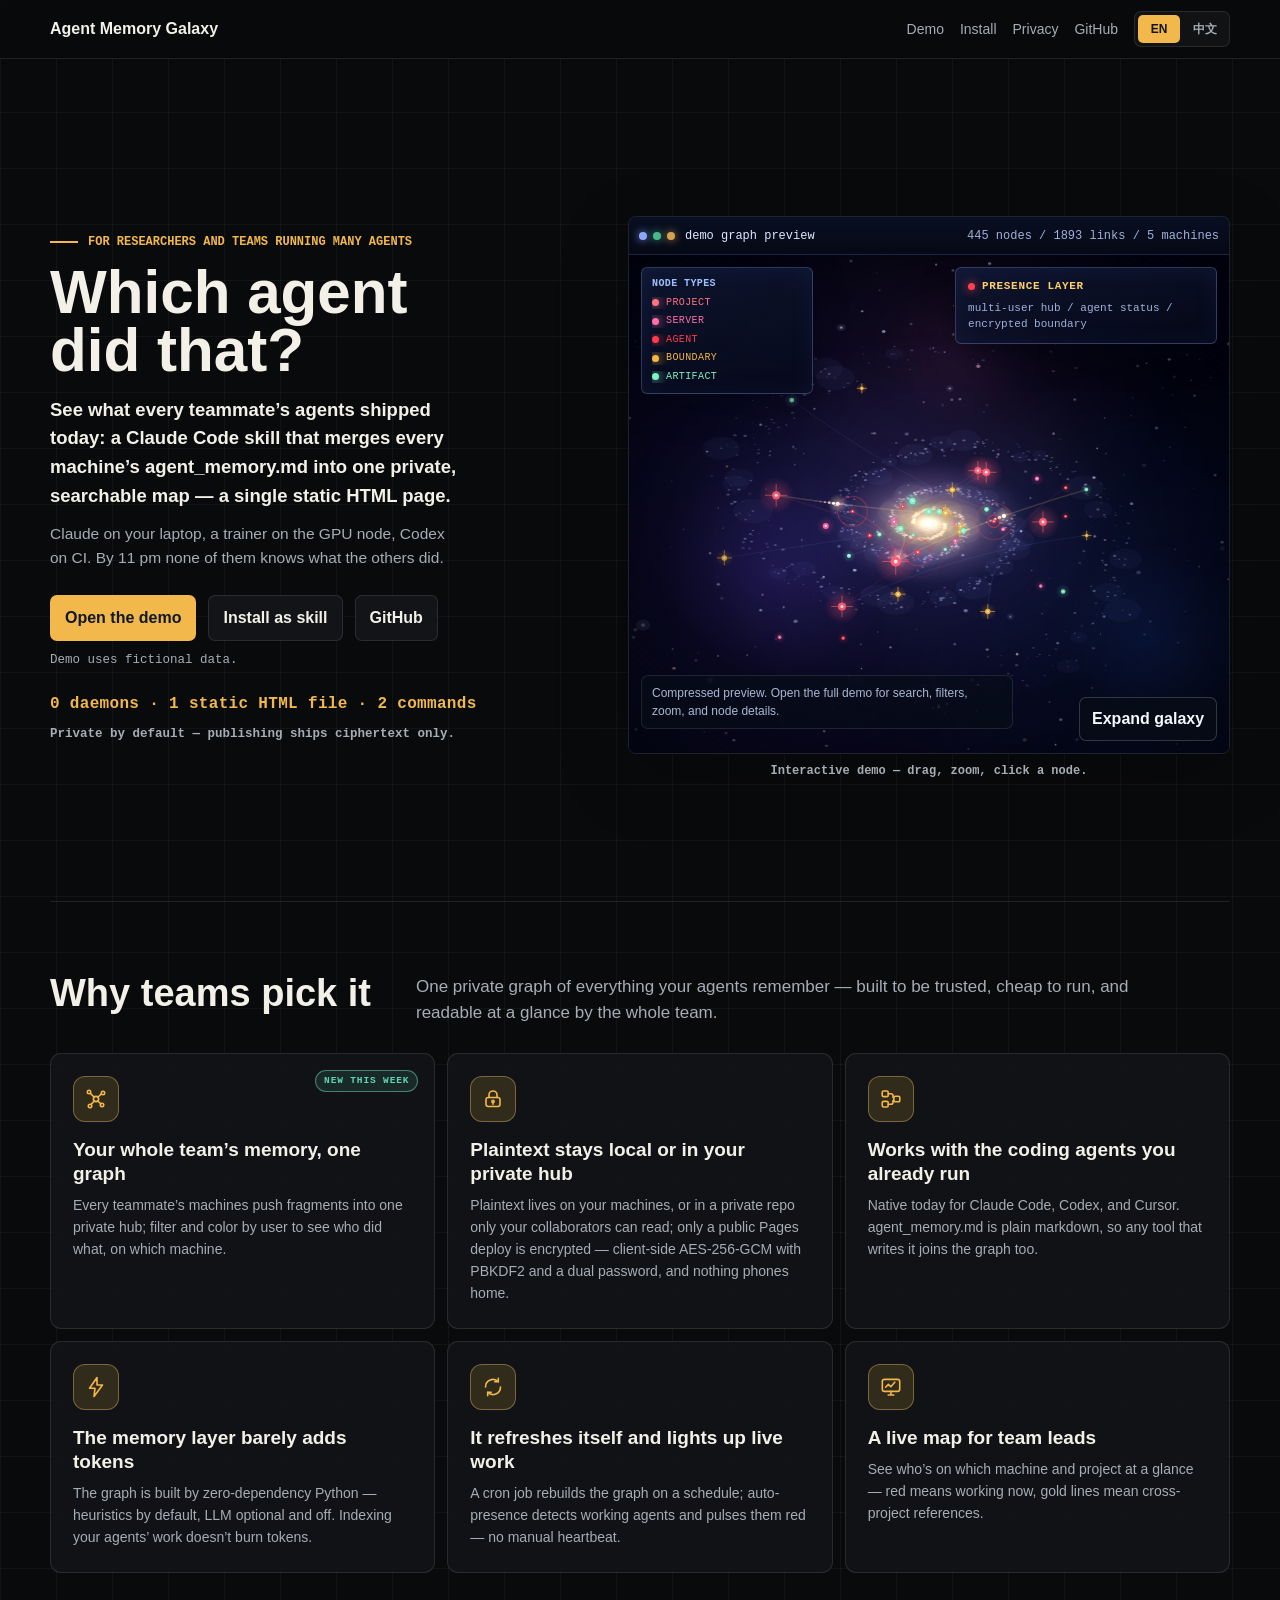
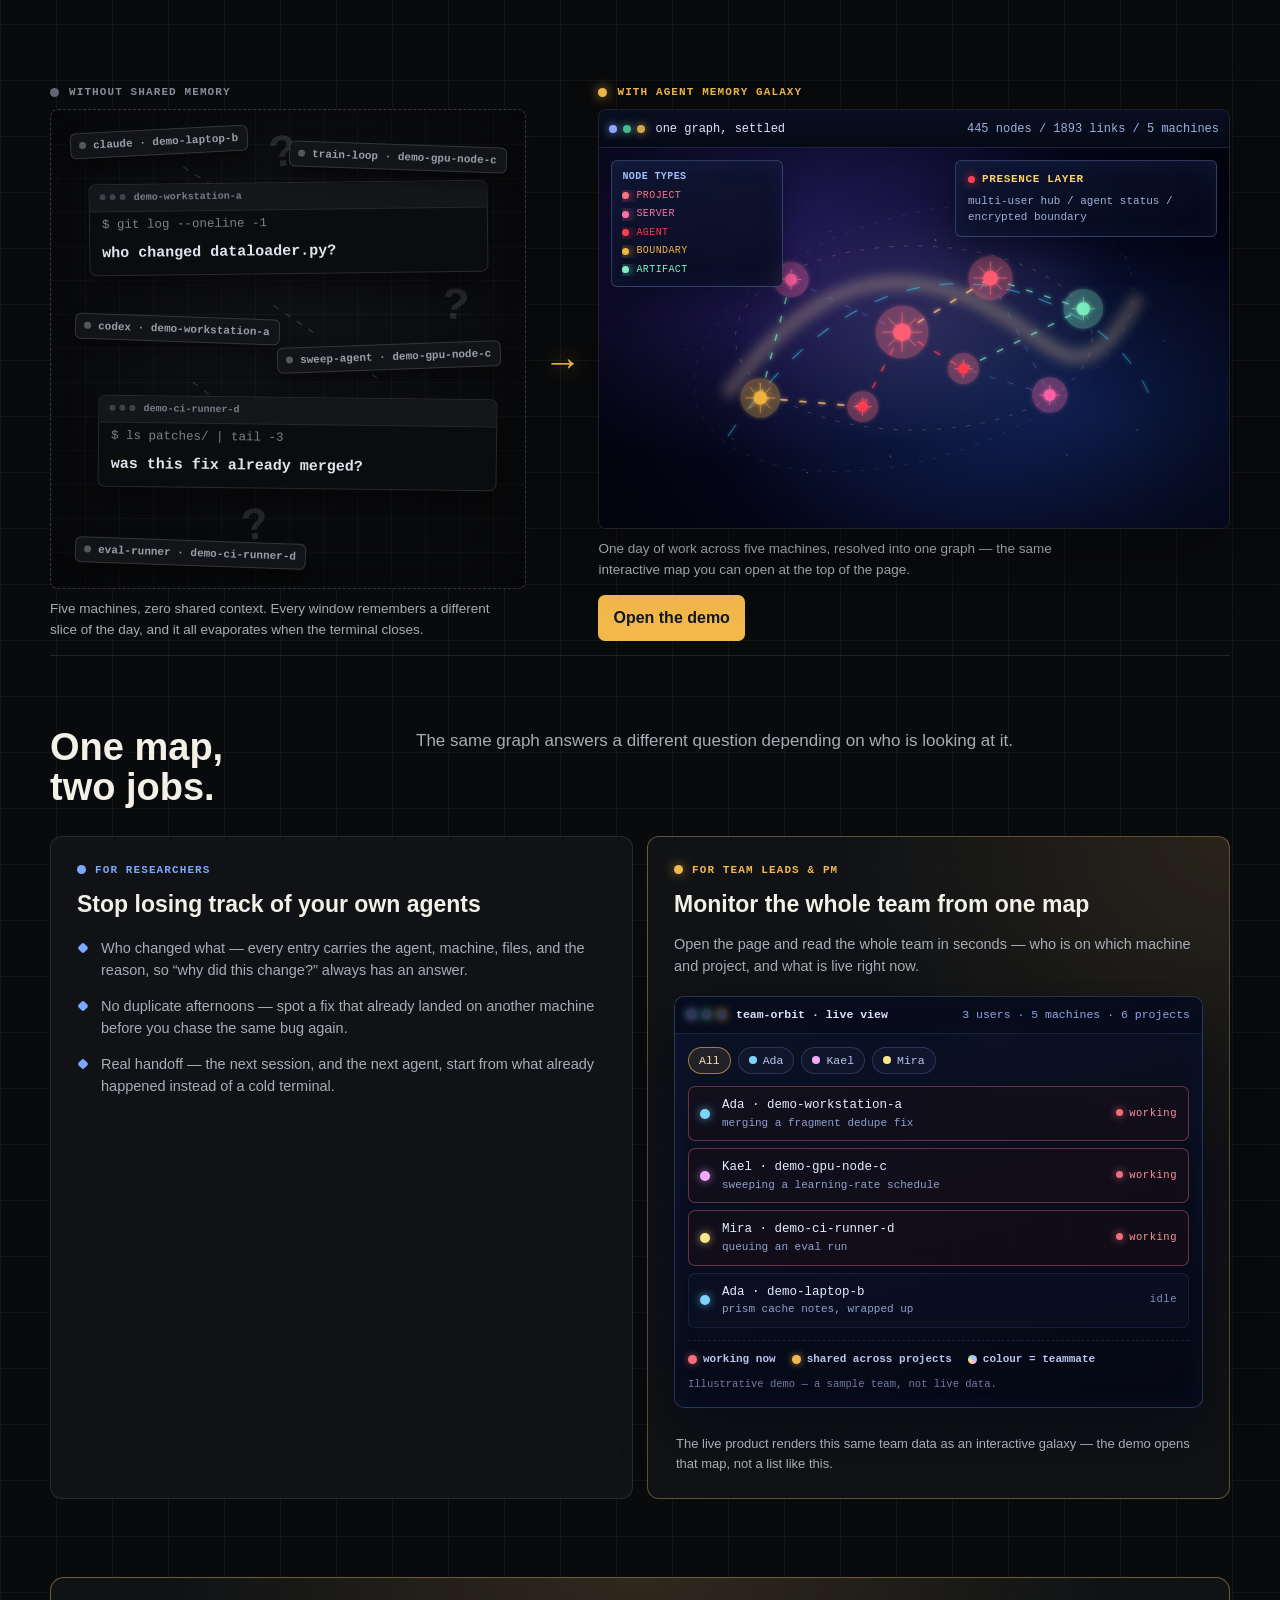
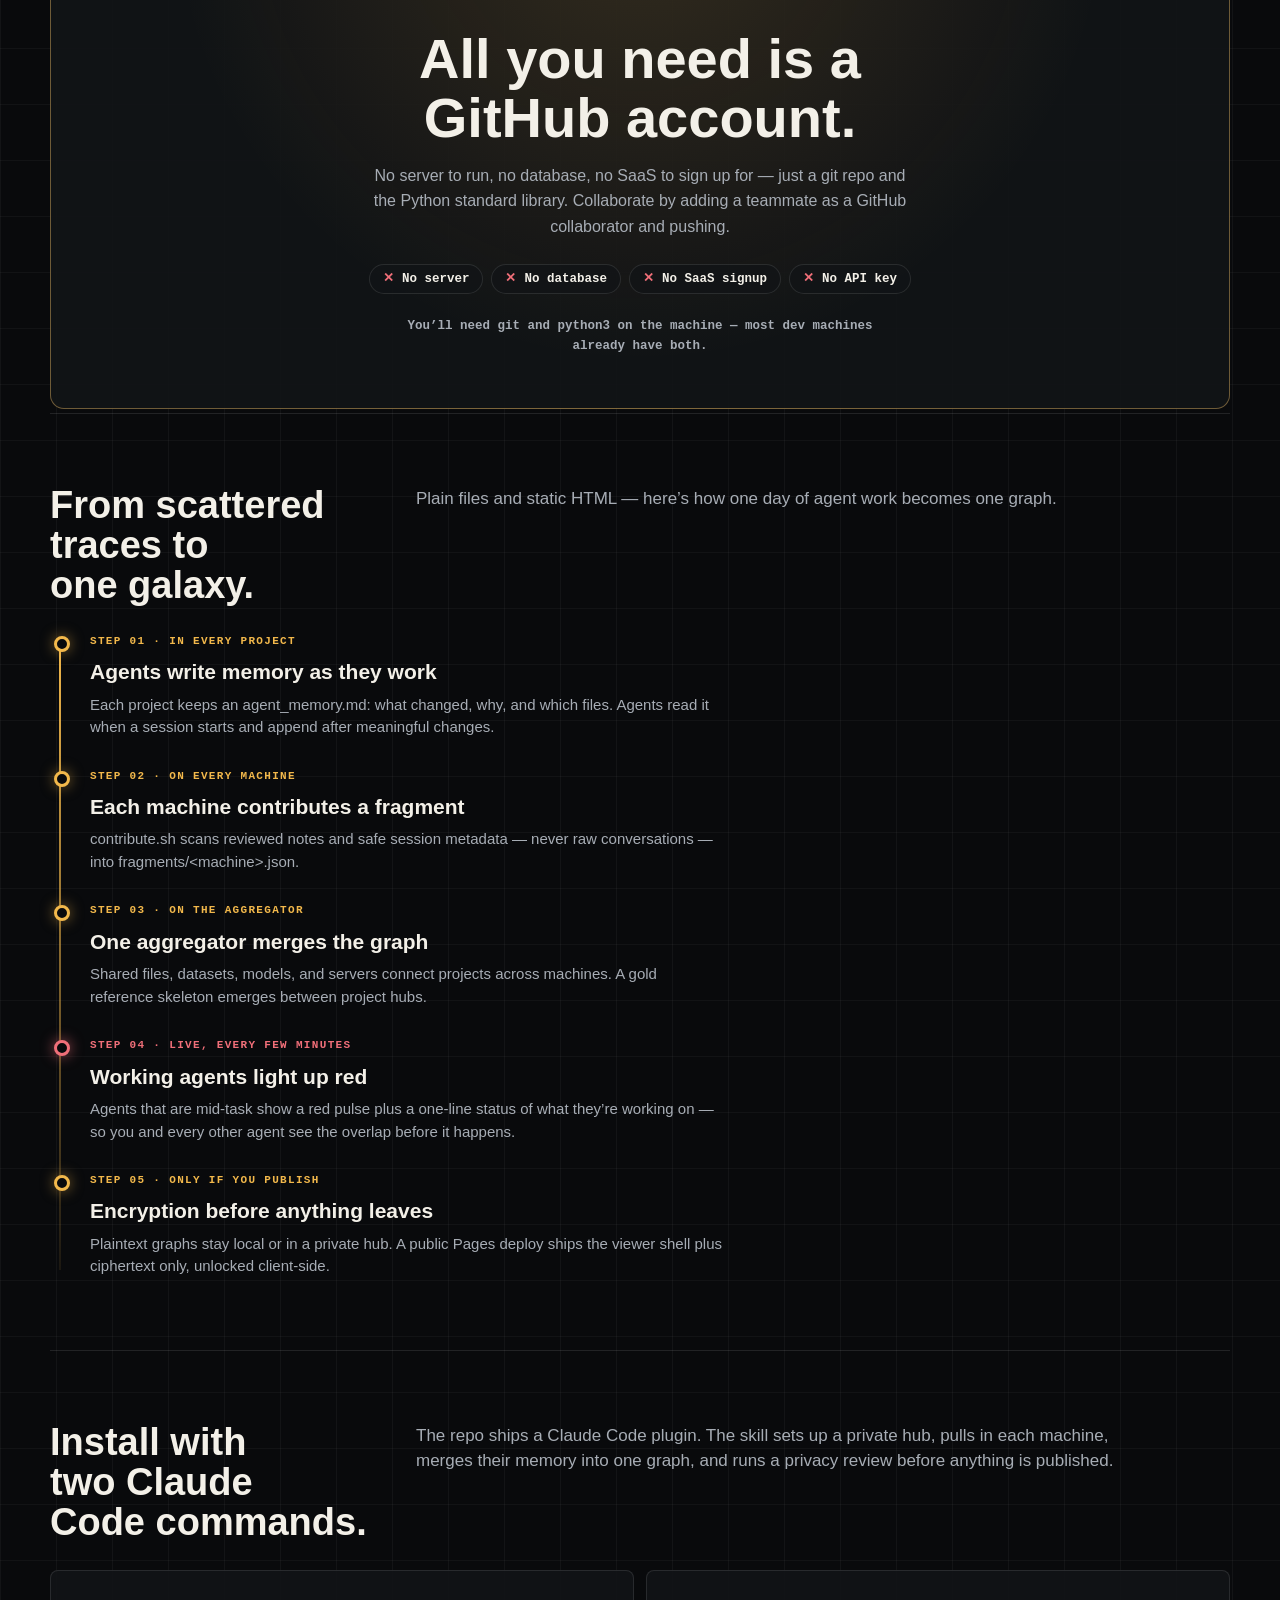
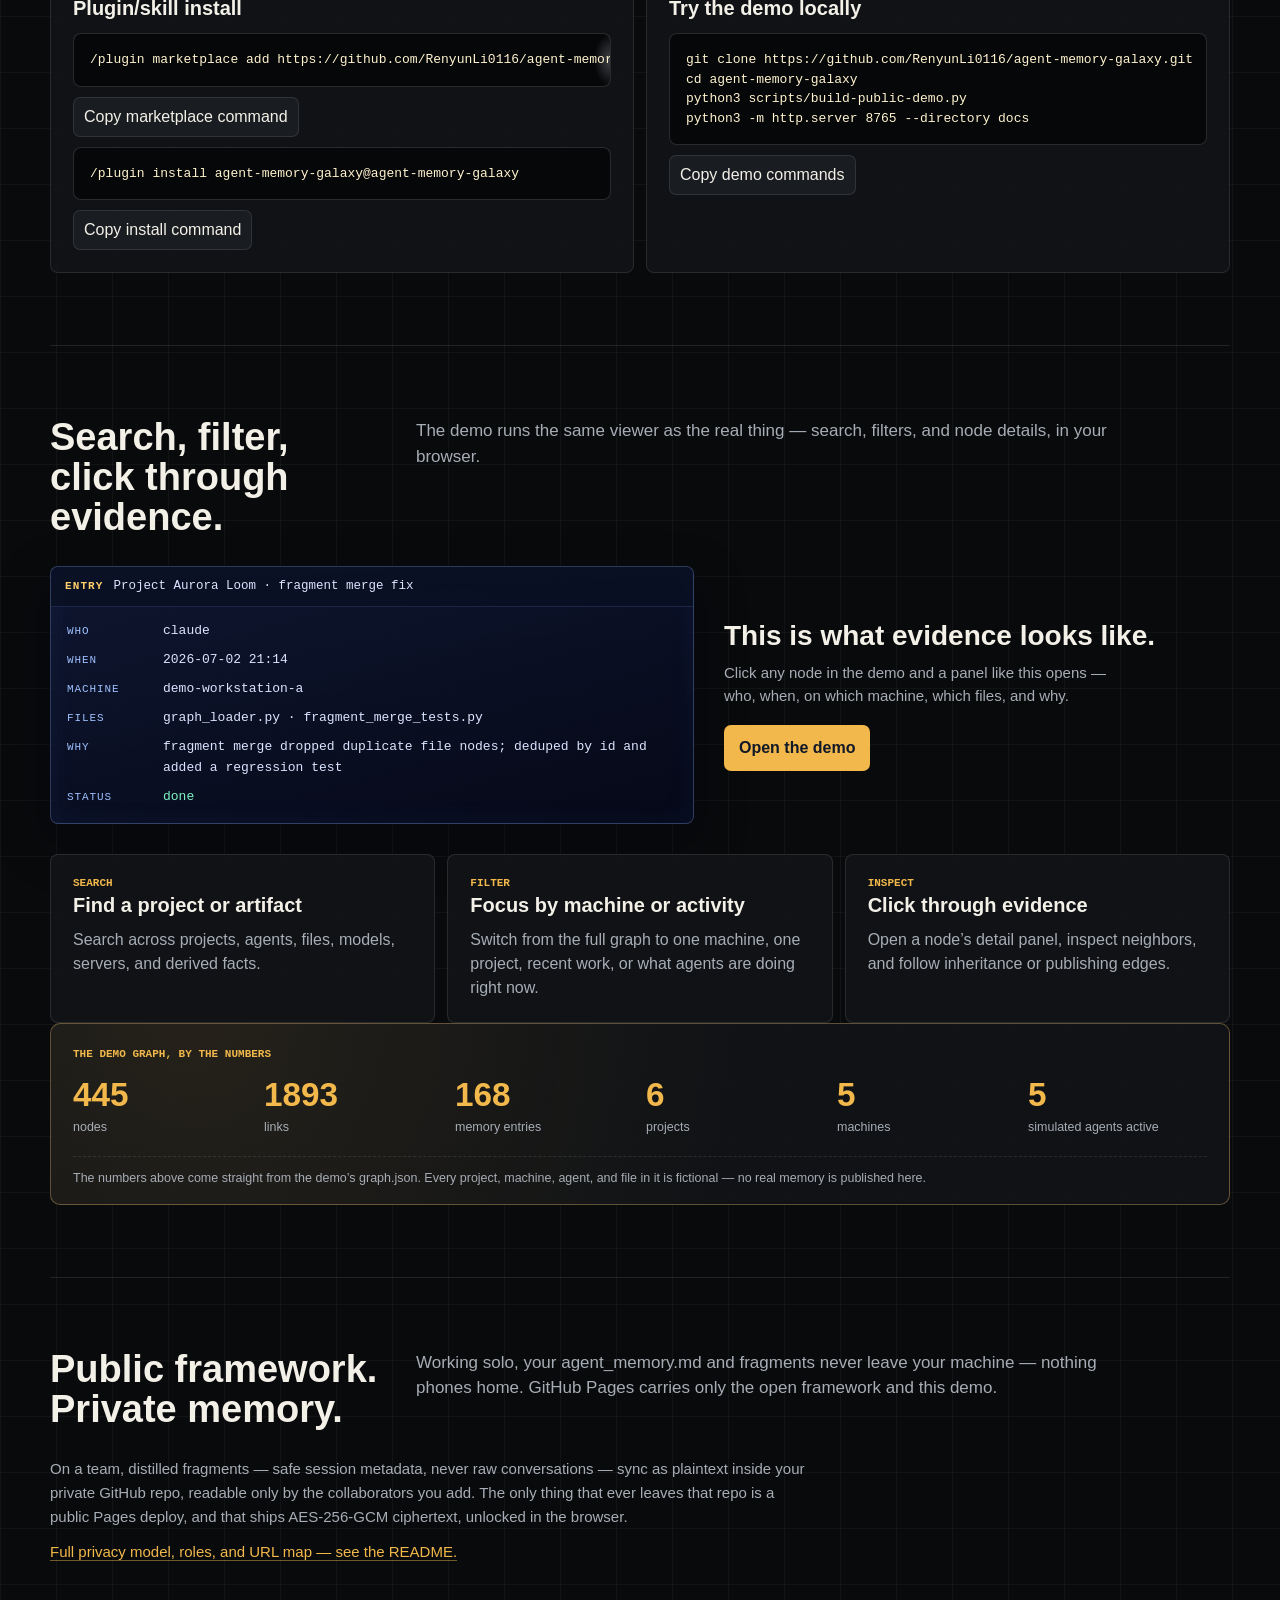
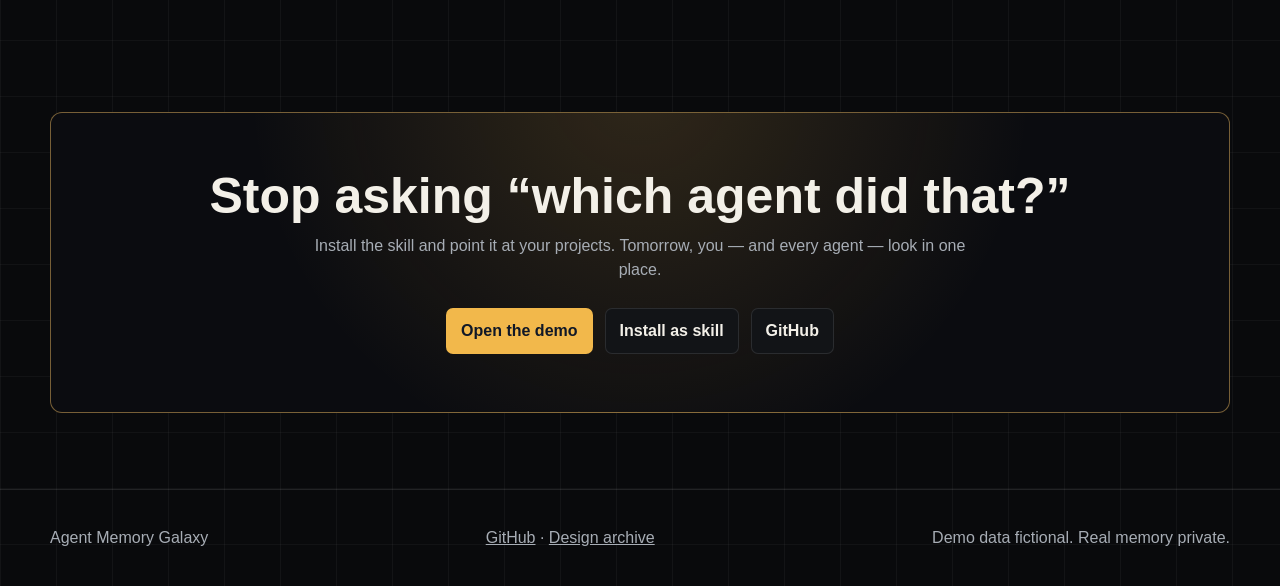
==== commit 5cabd5e8: "feat: opening animation now uses the real demo card, then fades into its slot 按反馈：开场不再用特殊包装（去掉 "one " ====
--- a/docs/index.html
+++ b/docs/index.html
@@ -526,10 +526,10 @@
   <div class="cine-inner">
     <div class="cine-galaxy" data-cine-galaxy>
 
-<div class="galaxy-still" aria-hidden="true">
+<div class="galaxy-card intro-card" aria-hidden="true">
   <div class="framebar">
     <span class="lights"><i></i><i></i><i></i></span>
-    <span class="mono" data-i18n="stillTitle">one graph, settled</span>
+    <span class="mono" data-i18n="previewTitle">demo graph preview</span>
     <span class="status mono" data-preview-status data-nodes="445" data-edges="1893" data-machines="5">445 nodes / 1893 links / 5 machines</span>
   </div>
 
@@ -597,13 +597,12 @@
     <div class="mini-side"><b data-i18n="miniSideTitle">NODE TYPES</b><span data-mini-type="project" data-i18n="miniProject">Project</span><span data-mini-type="server" data-i18n="miniServer">Server</span><span data-mini-type="agent" data-i18n="miniAgent">Agent</span><span data-mini-type="boundary" data-i18n="miniBoundary">Boundary</span><span data-mini-type="artifact" data-i18n="miniArtifact">Artifact</span></div>
     <div class="mini-readout"><b data-i18n="miniReadoutTitle">PRESENCE LAYER</b><span data-i18n="miniReadout">multi-user hub / agent status / encrypted boundary</span></div>
   </div>
+  <p class="preview-note" data-i18n="previewNote">Compressed public preview. Open the full demo for search, filters, zoom, and readouts.</p>
+  <span class="expand-galaxy" data-i18n="expandGalaxy">Expand galaxy</span>
 </div>
 
     </div>
-    <div class="cine-caption">
-      <span class="cine-brand">AGENT MEMORY GALAXY</span>
-      <span class="cine-tagline" data-i18n="cineTag">One galaxy. Every agent.</span>
-    </div>
+    <p class="cine-hint" data-i18n="stageHint">Interactive demo &mdash; drag, zoom, click a node.</p>
   </div>
   <button class="intro-skip" type="button" data-intro-skip data-i18n="skipIntro" aria-label="Skip the intro animation">Skip intro</button>
 </div>
--- a/docs/assets/landing.css
+++ b/docs/assets/landing.css
@@ -1551,27 +1551,28 @@
    hold forwards or it would out-rank the inline FLIP transform the head script sets
    for the fly; once it ends the element rests at its base (transform none) — the "hold". */
 html.intro-cine .cine-galaxy { animation: cineShowGalaxy 1s cubic-bezier(.2, .65, .2, 1) backwards; }
-.cine-galaxy .galaxy-still { box-shadow: 0 30px 90px rgba(0, 0, 0, .5), 0 0 60px rgba(96, 128, 255, .14); }
-.cine-caption { position: relative; z-index: 1; text-align: center; }
-html.intro-cine .cine-caption { animation: cineShowCap 1.1s ease backwards; }
-html.intro-flying .cine-caption,
-html.intro-landed .cine-caption { opacity: 0; transition: opacity .5s ease; }
-.cine-brand {
-  display: block;
-  color: var(--accent);
-  font: 800 11px/1.2 "JetBrains Mono", "Cascadia Code", monospace;
-  letter-spacing: .42em;
-  text-indent: .42em;
-  margin-bottom: 8px;
-  opacity: .92;
-}
-.cine-tagline {
-  display: block;
-  color: #eaf0ff;
-  font-size: clamp(18px, 2.6vw, 26px);
-  font-weight: 600;
-  letter-spacing: .01em;
-}
+/* The opening card IS the demo card: a faithful, INERT clone of the hero galaxy_card
+   (same .galaxy-card frame → identical border/radius/chrome). Sized a touch larger than
+   its landing slot so it reads as "big & centered" before it shrinks in; pointer-events
+   are off so it is purely decorative (the Skip pill, a sibling of .cine-inner, stays
+   clickable). No extra brand/tagline chrome — just one quiet hint line. */
+.cine-galaxy .galaxy-card {
+  height: clamp(380px, 60vh, 560px);
+  pointer-events: none;
+  cursor: default;
+  box-shadow: 0 30px 90px rgba(0, 0, 0, .5), 0 0 60px rgba(96, 128, 255, .14);
+}
+.cine-hint {
+  position: relative;
+  z-index: 1;
+  text-align: center;
+  color: var(--muted);
+  font: 600 13px/1.5 "JetBrains Mono", "Cascadia Code", monospace;
+  letter-spacing: .02em;
+}
+html.intro-cine .cine-hint { animation: cineShowCap 1.1s ease backwards; }
+html.intro-flying .cine-hint,
+html.intro-landed .cine-hint { opacity: 0; transition: opacity .5s ease; }
 
 @keyframes cineShowGalaxy {
   0%   { opacity: 0; transform: scale(.9); }
@@ -1632,4 +1633,8 @@
   .stage-frame .galaxy-card { height: clamp(320px, 76vw, 400px); }
   .landing-v2 .hero-split .hero-def { max-width: none; }
   .landing-v2 .hero-split .hero-scene { max-width: none; }
-}
+  /* Intro card on phones: wider veil, shorter card so the centered demo clone stays
+     roughly the shape of its near-full-width landing slot under the headline. */
+  .cine-inner { width: min(760px, 88vw); }
+  .cine-galaxy .galaxy-card { height: clamp(280px, 66vw, 360px); }
+}
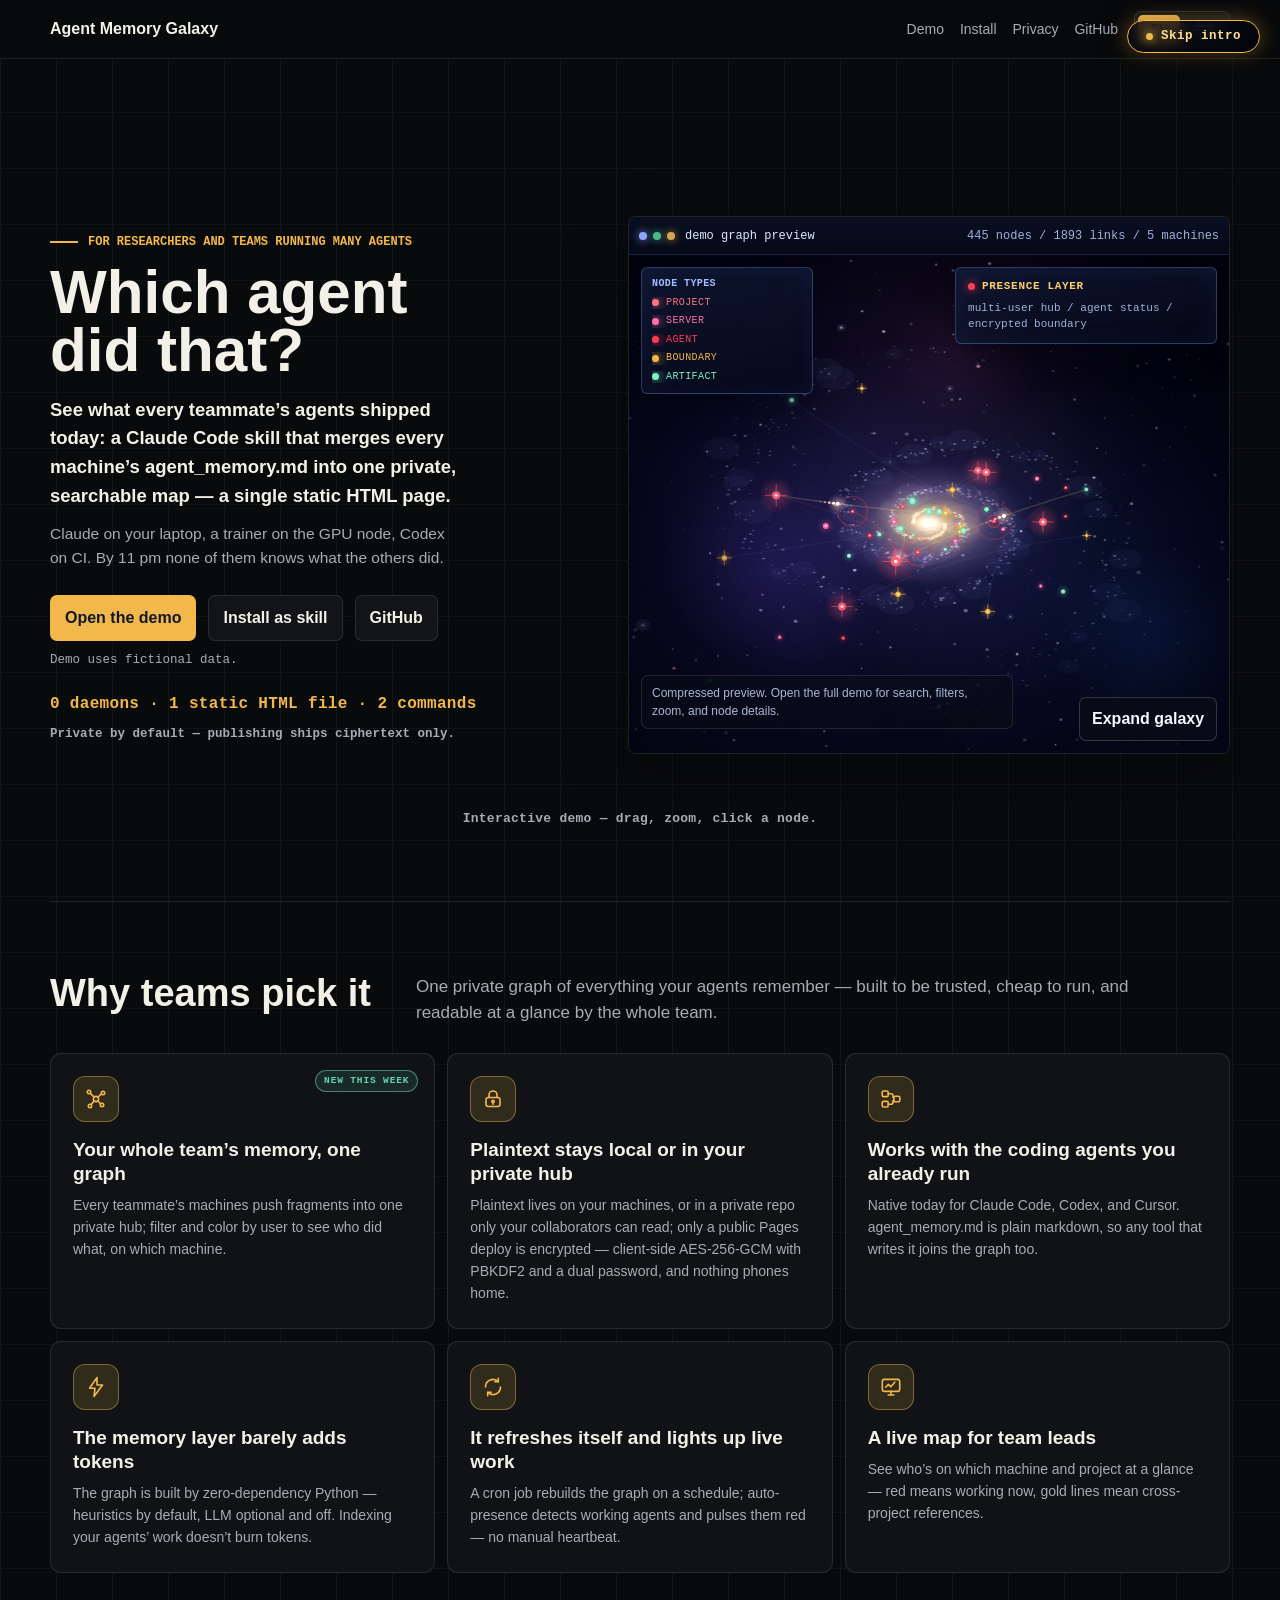
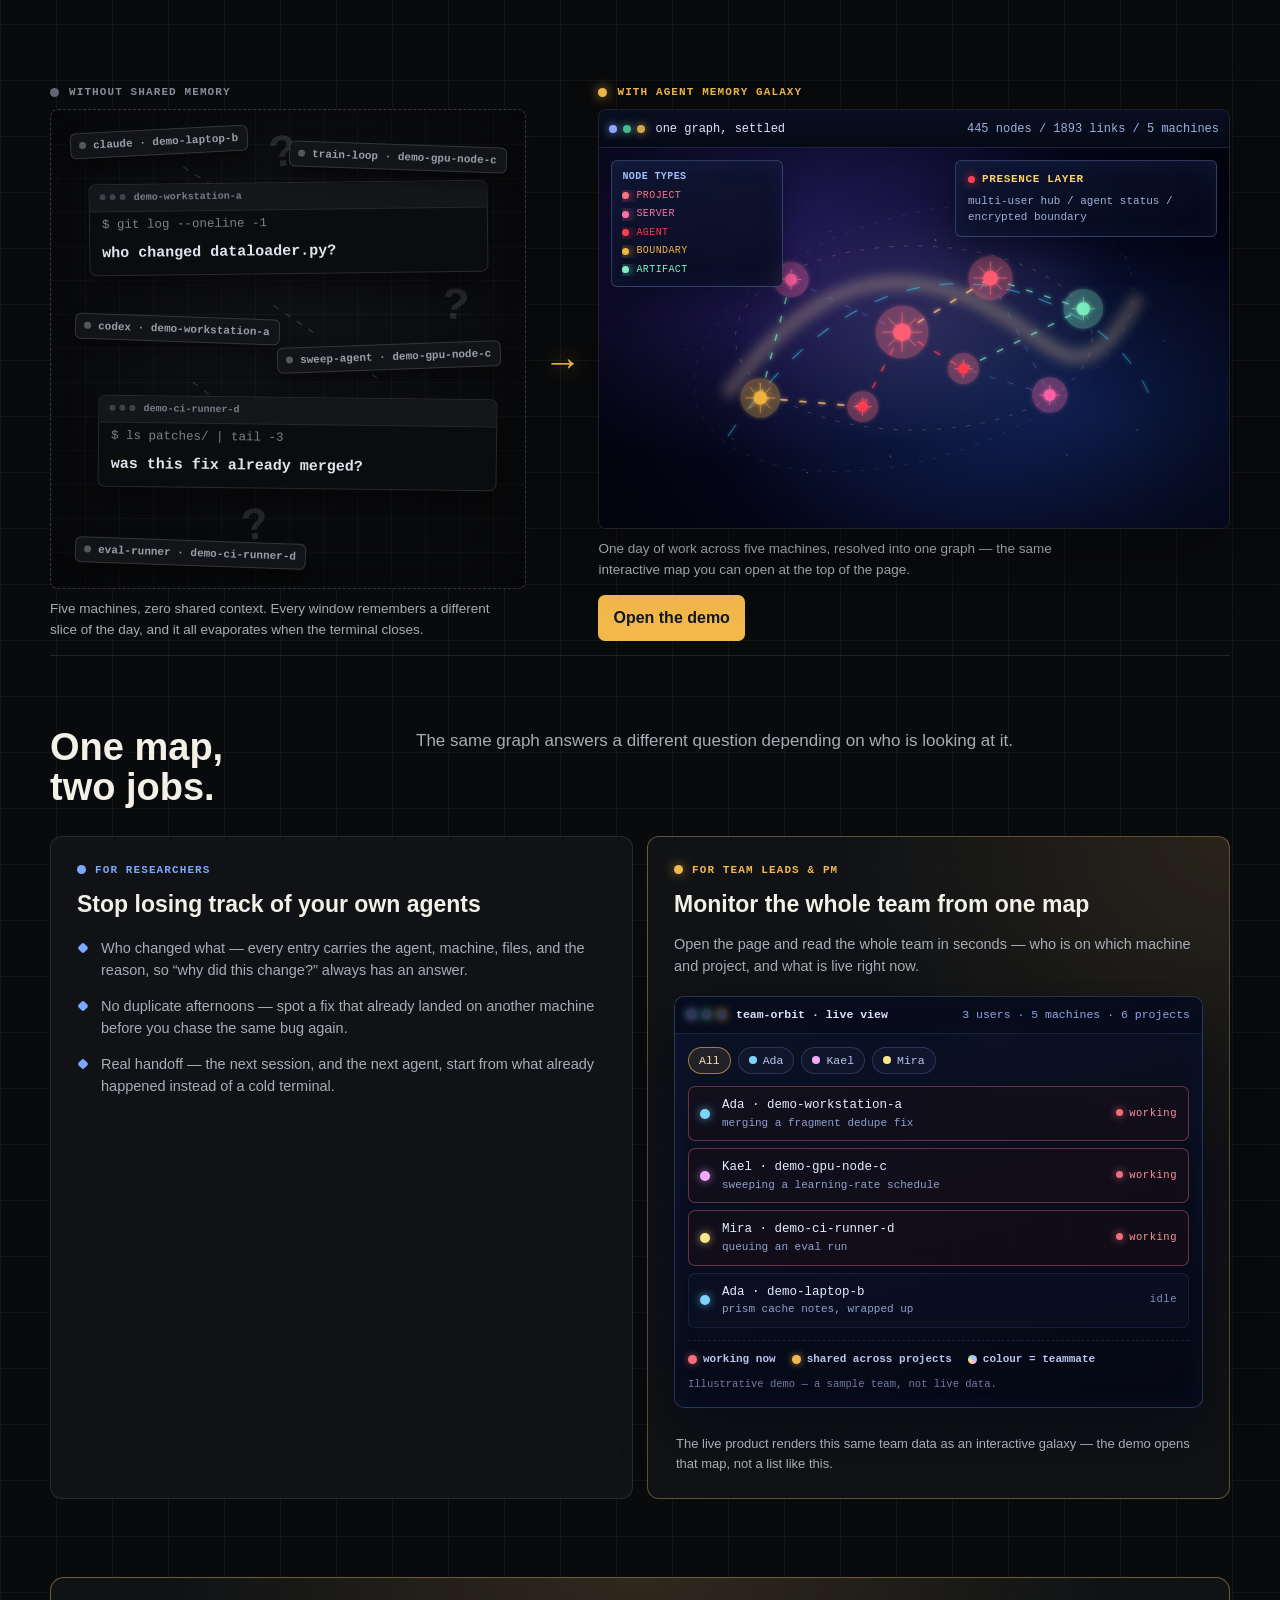
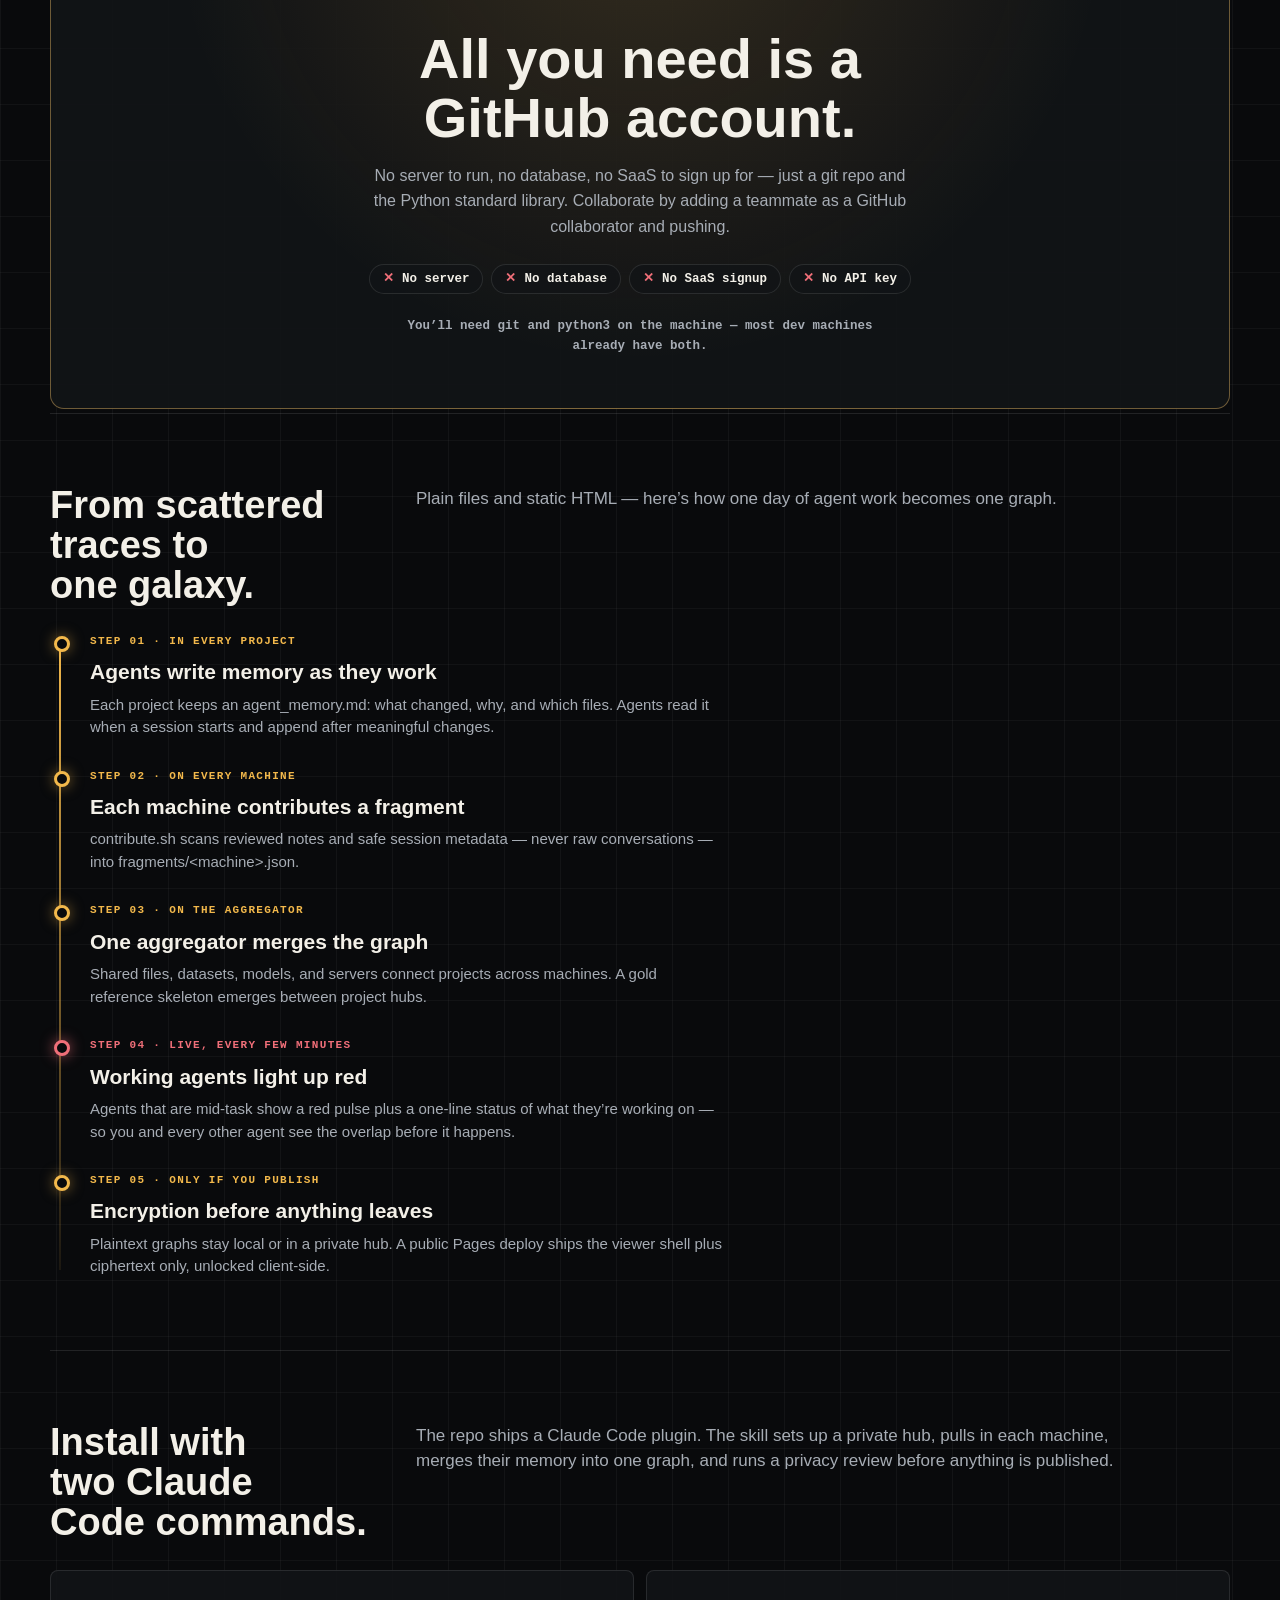
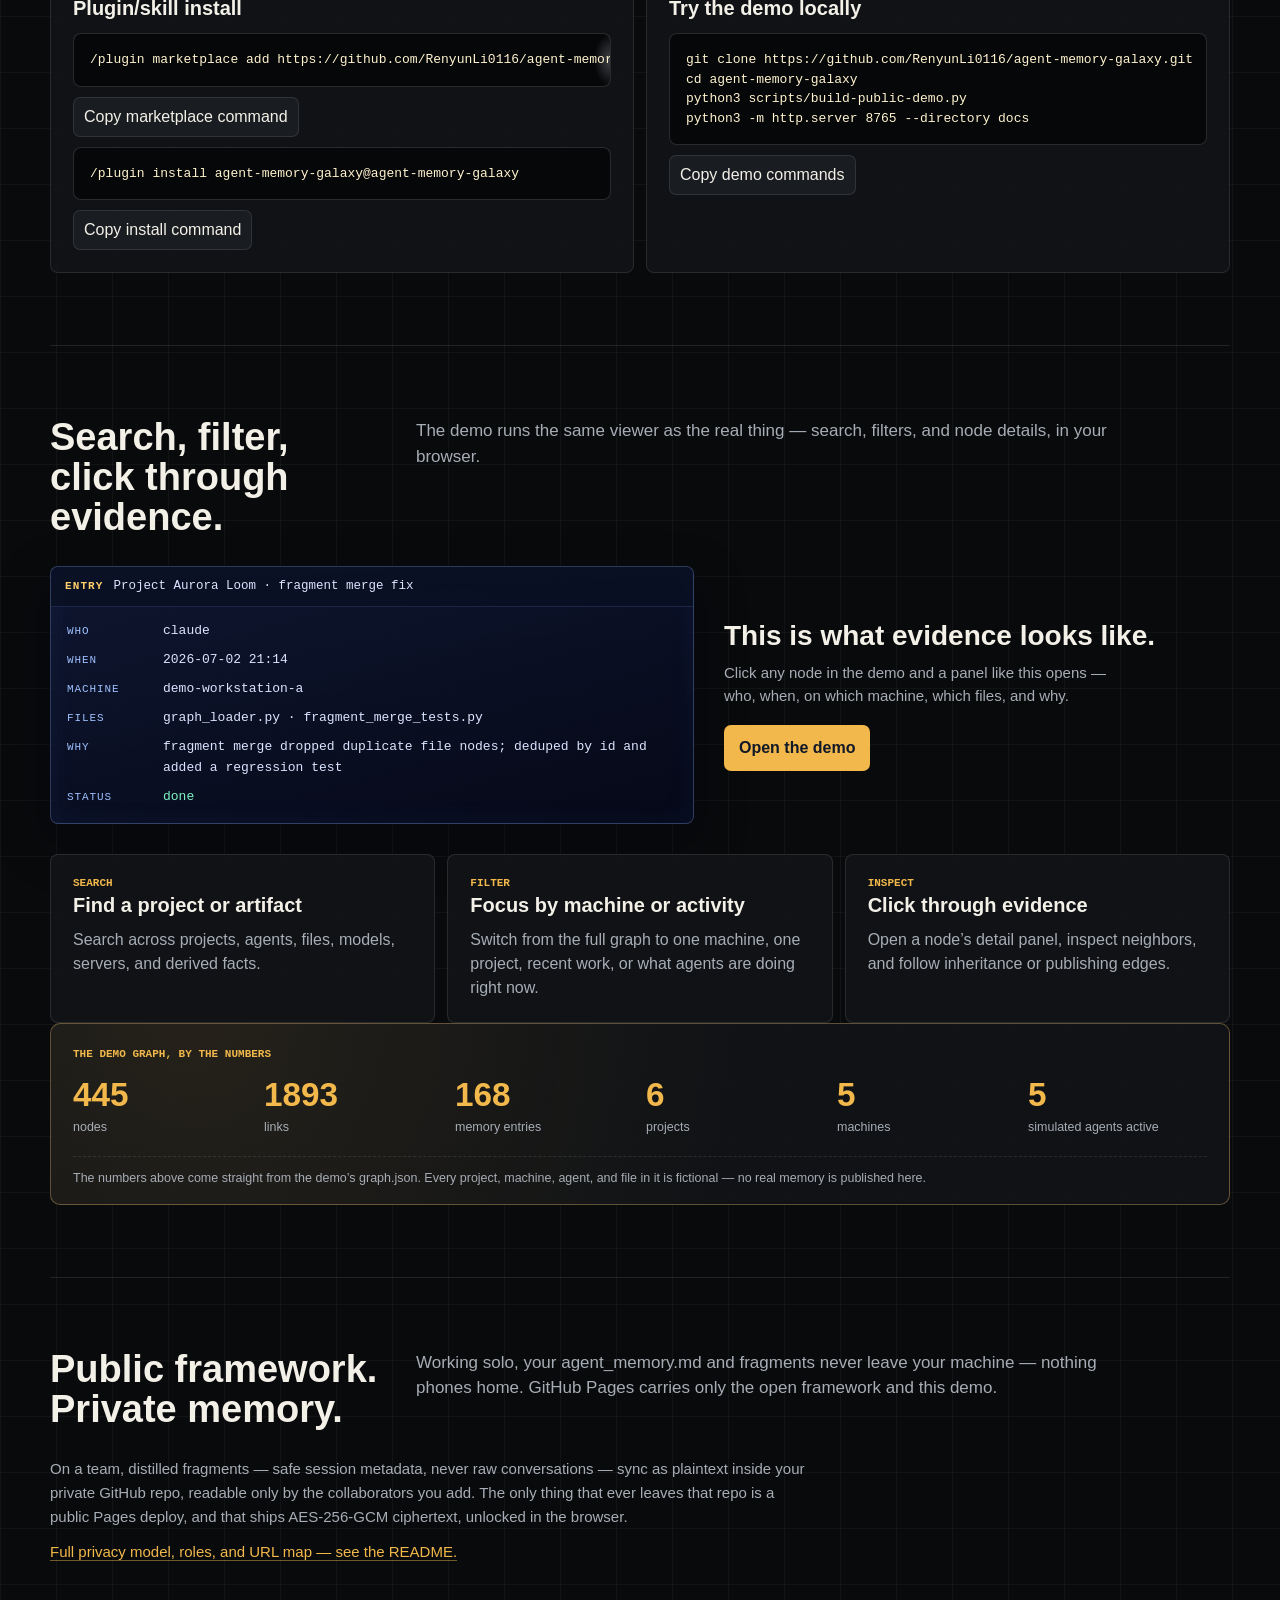
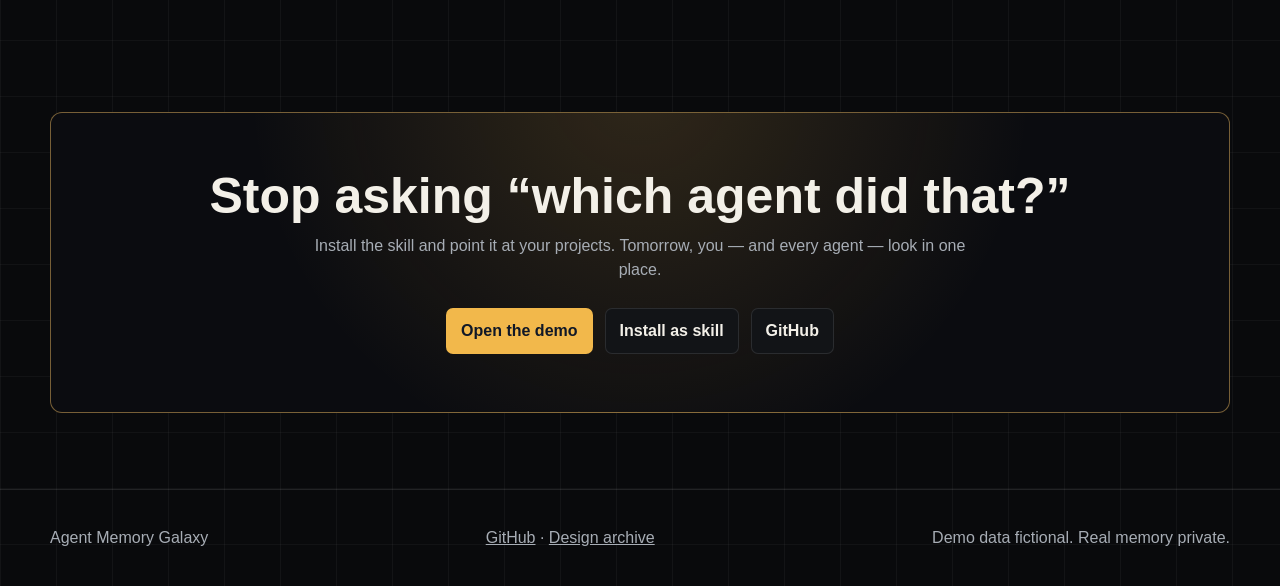
==== commit 4d359631: "fix: intro now animates the real demo card (dense galaxy) and plays on every refresh 用户实测发现两个真实缺陷并修复" ====
--- a/docs/index.html
+++ b/docs/index.html
@@ -7,15 +7,19 @@
 <title>Agent Memory Galaxy</title>
 <link rel="stylesheet" href="assets/landing.css">
 <script>
-/* Cinematic FLIP intro (self-contained). Decide BEFORE first paint whether to play, so
-   the settled hero never flashes under the veil. If it plays: the demo galaxy fades in
-   big & centered on a deep-space veil, holds, then SHRINKS + FLIES — a runtime FLIP
-   transform measured against the live hero galaxy_card — into that card's slot and
-   crossfades into the real interactive card. Honest defaults: reduced-motion, repeat
-   visits (sessionStorage amg_intro_cine) and ?intro=skip present the finished hero
-   immediately with no overlay; ?intro=play forces it for capture/regression. Safety
-   timers guarantee teardown even if anything throws, so content is never permanently
-   covered. Total show+fly+land ~3.8s. */
+/* Cinematic reverse-FLIP intro (self-contained). The opening animates the REAL hero demo
+   card (#after-galaxy — the live canvas galaxy) itself: it is lifted onto a deep-space
+   backdrop, enlarged + centred, held, then eased back to transform:none (its natural slot)
+   while the backdrop dissolves and the hero is revealed. Same element / same canvas → the
+   opening galaxy is pixel-identical to the settled one, and there is still exactly ONE
+   canvas element. The decision is made BEFORE first paint (adds html.intro-cine, hiding the
+   card + shows the backdrop) so the settled hero never flashes; the actual lift/measure
+   happens once landing.js has drawn the canvas (it calls d.__amgIntroPlay after
+   startMiniGalaxy), so the sparse SVG fallback is never shown enlarged. Plays on EVERY load
+   — there is NO once-per-session gate. Honest defaults: reduced-motion and ?intro=skip
+   present the settled hero immediately with no overlay; ?intro=play forces it (debug/capture).
+   Safety timers guarantee teardown — the card is always returned to transform:none and the
+   backdrop removed — even if landing.js never loads or throws. */
 (function () {
   try {
     var d = document.documentElement;
@@ -24,15 +28,30 @@
     var qs = location.search || '';
     var forceSkip = /[?&]intro=skip/.test(qs);
     var forcePlay = /[?&]intro=play/.test(qs);
-    var played = false;
-    try { played = sessionStorage.getItem('amg_intro_cine') === '1'; } catch (e) {}
-    var shouldPlay = !reduce && (forcePlay || (!played && !forceSkip));
-    if (!forcePlay) { try { sessionStorage.setItem('amg_intro_cine', '1'); } catch (e) {} }
-
-    var ended = false;
+    /* Every load plays (no sessionStorage gate). Only reduced-motion / ?intro=skip suppress. */
+    var shouldPlay = !reduce && (forcePlay || !forceSkip);
+
+    var HOLD_MS = 1600, FLY_MS = 1400, LAND_MS = 260;
+    var ended = false, armed = false, timers = [];
+    var clearTimers = function () { for (var i = 0; i < timers.length; i++) clearTimeout(timers[i]); timers = []; };
+
+    /* Teardown: always leaves the card at transform:none and removes the backdrop, so the
+       settled hero is never permanently covered. Idempotent. */
     var end = function () {
       if (ended) return; ended = true;
-      d.classList.remove('intro-cine', 'intro-flying', 'intro-landed');
+      clearTimers();
+      try {
+        var c = document.getElementById('after-galaxy');
+        if (c) {
+          c.style.transition = '';
+          c.style.transform = '';
+          c.style.transformOrigin = '';
+          c.style.opacity = '';
+          c.style.zIndex = '';
+          c.style.willChange = '';
+        }
+      } catch (e) {}
+      d.classList.remove('intro-cine', 'intro-armed', 'intro-flying', 'intro-landed');
     };
     d.__amgIntroEnd = end;
 
@@ -43,57 +62,69 @@
       if (t && t.closest && t.closest('[data-intro-skip]')) { ev.preventDefault(); end(); }
     }, true);
 
-    if (!shouldPlay) return;
-
-    /* Cinematic hold, then a slow eased shrink-and-fly, then a short crossfade. */
-    var SHOW_MS = 1900, FLY_MS = 1600, LAND_MS = 300;
-
-    /* FLIP: measure the big centered overlay galaxy and the live hero card at fly time
-       (layout is final by SHOW_MS), then transform the overlay so its centre and width
-       land exactly on the card's slot. Returns false if elements/layout aren't ready, so
-       the caller can degrade gracefully (galaxy just fades without flying). */
-    var applyFlip = function () {
-      var g = document.querySelector('[data-cine-galaxy]');
-      var card = document.getElementById('after-galaxy');
-      if (!g || !card) return false;
-      g.style.animation = 'none';
-      g.style.transition = 'none';
-      g.style.transform = 'none';
-      var src = g.getBoundingClientRect();   /* untransformed rect (reflow committed) */
-      var tgt = card.getBoundingClientRect();
-      if (!src.width || !tgt.width) return false;
-      var s = tgt.width / src.width;
-      var tx = (tgt.left + tgt.width / 2) - (src.left + src.width / 2);
-      var ty = (tgt.top + tgt.height / 2) - (src.top + src.height / 2);
-      g.style.transformOrigin = '50% 50%';
-      void g.offsetWidth;
-      g.style.transition = 'transform ' + FLY_MS + 'ms cubic-bezier(.45,.05,.2,1), opacity 320ms ease';
-      g.style.transform = 'translate(' + tx.toFixed(1) + 'px,' + ty.toFixed(1) + 'px) scale(' + s.toFixed(4) + ')';
-      return true;
-    };
+    if (!shouldPlay) { d.__amgIntroPlay = function () {}; return; }
 
     var land = function () {
       if (ended) return;
-      try {
-        d.classList.add('intro-landed');   /* reveal the real interactive card */
-        var g = document.querySelector('[data-cine-galaxy]');
-        if (g) g.style.opacity = '0';      /* crossfade the flown still out — masks any delta */
-      } catch (e) {}
-      setTimeout(end, LAND_MS);
+      d.classList.add('intro-landed');
+      timers.push(setTimeout(end, LAND_MS));
     };
+    /* Reverse-FLIP: ease the card back to transform:none (its exact static slot) while the
+       backdrop dissolves and the hint fades. transform:none = perfect alignment, no target
+       measurement needed. */
     var fly = function () {
       if (ended) return;
       try {
-        d.classList.add('intro-flying');   /* reveal hero behind, dissolve veil, fade caption */
-        applyFlip();
+        d.classList.add('intro-flying');
+        var c = document.getElementById('after-galaxy');
+        if (c) {
+          c.style.transition = 'transform ' + FLY_MS + 'ms cubic-bezier(.45,.05,.2,1)';
+          c.style.transform = 'none';
+        }
       } catch (e) {}
-      setTimeout(land, FLY_MS);
+      timers.push(setTimeout(land, FLY_MS));
     };
 
-    d.classList.add('intro-cine');
-    setTimeout(fly, SHOW_MS);
-    setTimeout(end, 4200);   /* hard safety net — content is never blocked past this */
-  } catch (e) {}
+    /* Arm: called by landing.js once the real canvas galaxy is drawn (canvas-on). Measure
+       the natural slot, lift + enlarge + centre the live card, fade it in, hold, then fly. */
+    var play = function () {
+      if (armed || ended) return;
+      armed = true;
+      try {
+        var card = document.getElementById('after-galaxy');
+        var preview = card ? card.querySelector('[data-mini-preview]') : null;
+        /* Only enlarge the REAL canvas galaxy. If the canvas never turned on, don't blow up
+           the sparse SVG fallback — just settle. */
+        if (!card || !preview || !preview.classList.contains('canvas-on')) { end(); return; }
+        var vw = d.clientWidth || window.innerWidth || 0;
+        var vh = d.clientHeight || window.innerHeight || 0;
+        var rect = card.getBoundingClientRect();
+        if (!rect.width || !rect.height || !vw || !vh) { end(); return; }
+        var scale = Math.min(1.36, (vw * 0.92) / rect.width, (vh * 0.86) / rect.height);
+        if (!(scale > 0) || scale < 1) scale = 1;
+        var tx = (vw / 2) - (rect.left + rect.width / 2);
+        var ty = (vh / 2) - (rect.top + rect.height / 2);
+        card.style.transformOrigin = '50% 50%';
+        card.style.transition = 'none';
+        card.style.transform = 'translate(' + tx.toFixed(1) + 'px,' + ty.toFixed(1) + 'px) scale(' + scale.toFixed(4) + ')';
+        void card.offsetWidth;                 /* commit the cinematic transform before fading in */
+        card.style.transition = 'opacity 550ms ease';
+        d.classList.add('intro-armed');        /* reveal the quiet hint */
+        card.style.opacity = '1';              /* fade the enlarged real galaxy in */
+      } catch (e) { end(); return; }
+      timers.push(setTimeout(fly, HOLD_MS));
+      timers.push(setTimeout(end, HOLD_MS + FLY_MS + LAND_MS + 900));  /* local safety */
+    };
+    d.__amgIntroPlay = play;
+
+    d.classList.add('intro-cine');   /* pre-paint: hide the card, show the backdrop */
+    /* Guards: if landing.js never arms us (didn't load / threw), reveal the settled page;
+       plus a hard cap so content is never blocked. */
+    timers.push(setTimeout(function () { if (!armed) end(); }, 4500));
+    timers.push(setTimeout(end, 9000));
+  } catch (e) {
+    try { document.documentElement.classList.remove('intro-cine', 'intro-armed', 'intro-flying', 'intro-landed'); } catch (e2) {}
+  }
 })();
 </script>
 </head>
@@ -522,90 +553,9 @@
   <span data-i18n="footerPrivacy">Demo data fictional. Real memory private.</span>
 </div></footer>
 
-<div class="intro-veil" data-intro-cine>
-  <div class="cine-inner">
-    <div class="cine-galaxy" data-cine-galaxy>
-
-<div class="galaxy-card intro-card" aria-hidden="true">
-  <div class="framebar">
-    <span class="lights"><i></i><i></i><i></i></span>
-    <span class="mono" data-i18n="previewTitle">demo graph preview</span>
-    <span class="status mono" data-preview-status data-nodes="445" data-edges="1893" data-machines="5">445 nodes / 1893 links / 5 machines</span>
-  </div>
-
-  <div class="mini-galaxy-preview" aria-hidden="true">
-    <svg class="mini-map" viewBox="0 0 800 520" preserveAspectRatio="xMidYMid meet">
-      <ellipse class="mini-orbit gold" cx="400" cy="260" rx="244" ry="126" />
-      <ellipse class="mini-orbit" cx="400" cy="260" rx="310" ry="166" transform="rotate(-17 400 260)" />
-      <path class="mini-coreline" d="M 148 332 C 248 198 350 154 472 204 S 620 356 704 210" />
-      <g class="mini-dust-layer"><circle class="mini-dust" cx="120" cy="130" r="1.4" />
-<circle class="mini-dust" cx="152" cy="398" r="1.1" />
-<circle class="mini-dust" cx="286" cy="114" r="1.2" />
-<circle class="mini-dust" cx="368" cy="422" r="1.4" />
-<circle class="mini-dust" cx="430" cy="126" r="1.1" />
-<circle class="mini-dust" cx="690" cy="150" r="1.5" />
-<circle class="mini-dust" cx="706" cy="386" r="1.1" />
-<circle class="mini-dust" cx="88" cy="276" r="1.0" />
-<circle class="mini-dust" cx="548" cy="92" r="1.0" />
-<circle class="mini-dust" cx="610" cy="420" r="1.2" />
-<circle class="mini-dust" cx="254" cy="444" r="1.0" />
-<circle class="mini-dust" cx="742" cy="264" r="1.2" /></g>
-      <g class="mini-links"><line class="mini-edge warm" data-pair="0-1" x1="384" y1="252" x2="505" y2="178" /><line class="mini-edge" data-pair="0-2" x1="384" y1="252" x2="232" y2="180" /><line class="mini-edge live" data-pair="0-4" x1="384" y1="252" x2="330" y2="354" /><line class="mini-edge live" data-pair="0-5" x1="384" y1="252" x2="468" y2="302" /><line class="mini-edge secure" data-pair="1-7" x1="505" y1="178" x2="632" y2="220" /><line class="mini-edge secure" data-pair="2-6" x1="232" y1="180" x2="190" y2="342" /><line class="mini-edge" data-pair="3-5" x1="586" y1="338" x2="468" y2="302" /><line class="mini-edge warm" data-pair="4-6" x1="330" y1="354" x2="190" y2="342" /><line class="mini-edge secure" data-pair="5-7" x1="468" y1="302" x2="632" y2="220" /><line class="mini-edge" data-pair="1-3" x1="505" y1="178" x2="586" y2="338" /></g>
-      <path class="mini-scan" d="M 146 394 C 264 222 406 146 570 206 C 650 236 702 286 724 342" />
-      <g class="mini-nodes"><g class="mini-star project" data-index="0" transform="translate(384 252)">
-        <circle class="halo" r="36" fill="currentColor" />
-        <path class="spike" d="M -26.4 0 H 26.4 M 0 -26.4 V 26.4 M -18.6 -18.6 L 18.6 18.6 M -18.6 18.6 L 18.6 -18.6" />
-        <circle class="core" r="12" />
-        <circle class="lock" r="20" />
-      </g><g class="mini-star project" data-index="1" transform="translate(505 178)">
-        <circle class="halo" r="30" fill="currentColor" />
-        <path class="spike" d="M -22.0 0 H 22.0 M 0 -22.0 V 22.0 M -15.5 -15.5 L 15.5 15.5 M -15.5 15.5 L 15.5 -15.5" />
-        <circle class="core" r="10" />
-        <circle class="lock" r="18" />
-      </g><g class="mini-star server" data-index="2" transform="translate(232 180)">
-        <circle class="halo" r="24" fill="currentColor" />
-        <path class="spike" d="M -13.6 0 H 13.6 M 0 -13.6 V 13.6" />
-        <circle class="core" r="8" />
-        <circle class="lock" r="16" />
-      </g><g class="mini-star server" data-index="3" transform="translate(586 338)">
-        <circle class="halo" r="24" fill="currentColor" />
-        <path class="spike" d="M -13.6 0 H 13.6 M 0 -13.6 V 13.6" />
-        <circle class="core" r="8" />
-        <circle class="lock" r="16" />
-      </g><g class="mini-star agent" data-index="4" transform="translate(330 354)">
-        <circle class="halo" r="21" fill="currentColor" />
-        <path class="spike" d="M -11.9 0 H 11.9 M 0 -11.9 V 11.9" />
-        <circle class="core" r="7" />
-        <circle class="lock" r="15" />
-      </g><g class="mini-star agent" data-index="5" transform="translate(468 302)">
-        <circle class="halo" r="21" fill="currentColor" />
-        <path class="spike" d="M -11.9 0 H 11.9 M 0 -11.9 V 11.9" />
-        <circle class="core" r="7" />
-        <circle class="lock" r="15" />
-      </g><g class="mini-star boundary" data-index="6" transform="translate(190 342)">
-        <circle class="halo" r="27" fill="currentColor" />
-        <path class="spike" d="M -19.8 0 H 19.8 M 0 -19.8 V 19.8 M -14.0 -14.0 L 14.0 14.0 M -14.0 14.0 L 14.0 -14.0" />
-        <circle class="core" r="9" />
-        <circle class="lock" r="17" />
-      </g><g class="mini-star artifact" data-index="7" transform="translate(632 220)">
-        <circle class="halo" r="27" fill="currentColor" />
-        <path class="spike" d="M -15.3 0 H 15.3 M 0 -15.3 V 15.3" />
-        <circle class="core" r="9" />
-        <circle class="lock" r="17" />
-      </g></g>
-    </svg>
-    <div class="mini-side"><b data-i18n="miniSideTitle">NODE TYPES</b><span data-mini-type="project" data-i18n="miniProject">Project</span><span data-mini-type="server" data-i18n="miniServer">Server</span><span data-mini-type="agent" data-i18n="miniAgent">Agent</span><span data-mini-type="boundary" data-i18n="miniBoundary">Boundary</span><span data-mini-type="artifact" data-i18n="miniArtifact">Artifact</span></div>
-    <div class="mini-readout"><b data-i18n="miniReadoutTitle">PRESENCE LAYER</b><span data-i18n="miniReadout">multi-user hub / agent status / encrypted boundary</span></div>
-  </div>
-  <p class="preview-note" data-i18n="previewNote">Compressed public preview. Open the full demo for search, filters, zoom, and readouts.</p>
-  <span class="expand-galaxy" data-i18n="expandGalaxy">Expand galaxy</span>
-</div>
-
-    </div>
-    <p class="cine-hint" data-i18n="stageHint">Interactive demo &mdash; drag, zoom, click a node.</p>
-  </div>
-  <button class="intro-skip" type="button" data-intro-skip data-i18n="skipIntro" aria-label="Skip the intro animation">Skip intro</button>
-</div>
+<div class="intro-backdrop" data-intro-cine aria-hidden="true"></div>
+<p class="cine-hint" data-i18n="stageHint">Interactive demo &mdash; drag, zoom, click a node.</p>
+<button class="intro-skip" type="button" data-intro-skip data-i18n="skipIntro" aria-label="Skip the intro animation">Skip intro</button>
 
 
 <div class="modal" data-galaxy-modal hidden>
--- a/docs/assets/landing.css
+++ b/docs/assets/landing.css
@@ -1445,25 +1445,25 @@
   pointer-events: none;
 }
 
-/* === Round-7: cinematic FLIP intro — galaxy shrinks + flies into the demo slot ==
-   A one-time opening. The DEMO galaxy (the inert galaxy_still — no canvas, no data
-   hooks, no role=button) fades in BIG and centered on a deep-space veil, holds, then
-   SHRINKS and FLIES (a runtime FLIP transform the head script measures against the
-   live hero galaxy_card) precisely onto that card's slot, where it crossfades into
-   the real interactive card. The veil background dissolves as it flies so the settled
-   hero arrives underneath —打开页面像电影一样先展示 demo 银河，随后它淡化+缩小+平移落到 demo 卡槽位.
-   The overlay is the still, so the single interactive-galaxy rule holds. Base (no
-   html.intro-cine) = no overlay + settled hero: no-JS, reduced-motion, repeat visits
-   and ?intro=skip all get the finished hero with zero motion, nothing ever covering
-   it. Orchestration + FLIP math + safety timers live in the head script, so content
-   is never permanently covered even if landing.js never loads or throws. */
+/* === Cinematic opening — the REAL hero demo card itself does the intro =============
+   On EVERY page load (no once-per-session gate) the live hero galaxy_card
+   (#after-galaxy — the actual animated canvas galaxy) is lifted onto a deep-space
+   backdrop, enlarged + centered ("cinematic"), holds, then a reverse-FLIP eases it back
+   to transform:none — its natural slot — while the backdrop dissolves and the rest of
+   the hero is revealed beneath it. Because the opening animates the SAME element / SAME
+   canvas, the opening galaxy is pixel-identical to the settled one, and the page still
+   has exactly ONE canvas element. 打开页面像电影一样把真正的 demo 银河放大居中，随后它缩小归位到
+   demo 卡槽位。Base (no html.intro-cine) = the settled hero with zero motion: no-JS,
+   reduced-motion, ?intro=skip. Orchestration + safety timers live in the head script and
+   landing.js, so the card is ALWAYS returned to transform:none and the backdrop removed
+   even if landing.js never loads or throws — content is never permanently covered. */
 
 /* Skip: high-contrast gold pill, top-right, rendered from the first frame. */
 .intro-skip {
   position: fixed;
   top: 20px;
   right: 20px;
-  z-index: 90;
+  z-index: 1200;
   display: none;
   align-items: center;
   gap: 8px;
@@ -1491,98 +1491,69 @@
 }
 html.intro-cine .intro-skip { display: inline-flex; }
 
-/* Deep-space veil. The opaque background lives on ::before so it can dissolve
-   without fading the flying galaxy that sits above it. Shown only under
-   html.intro-cine; the gate class rides on <html>, so a bare `.intro-cine{display:none}`
-   would blank the page — hence the veil carries its own class. */
-.intro-veil {
+/* Deep-space backdrop that "lifts" the real card into the foreground. Its opaque paint
+   lives on ::before so it can dissolve without touching the card above it. Shown only
+   under html.intro-cine; the gate class rides on <html>, so a bare
+   `.intro-cine{display:none}` would blank the page — hence the backdrop carries its own
+   class. It sits above nav/page (z 900) but below the lifted card (z 1000). */
+.intro-backdrop {
   position: fixed;
   inset: 0;
-  z-index: 70;
+  z-index: 900;
   display: none;
-  align-items: center;
-  justify-content: center;
-  overflow: hidden;
-}
-.intro-veil::before {
+}
+.intro-backdrop::before {
   content: "";
   position: absolute;
   inset: 0;
-  z-index: 0;
   opacity: 1;
   background:
     radial-gradient(ellipse at 24% 28%, rgba(104, 66, 222, .30), transparent 55%),
     radial-gradient(ellipse at 78% 72%, rgba(40, 92, 214, .26), transparent 58%),
     radial-gradient(ellipse at 52% 46%, rgba(255, 196, 128, .08), transparent 44%),
     radial-gradient(circle at 50% 46%, #0a102e 0%, #05071c 55%, #01020a 100%);
-  transition: opacity 1.5s ease;
-}
-html.intro-cine .intro-veil { display: flex; }
-/* Veil dissolves as the galaxy begins to fly, so the settled hero arrives beneath it. */
-html.intro-flying .intro-veil::before,
-html.intro-landed .intro-veil::before { opacity: 0; }
-
-/* Keep the settled page hidden while the veil is up, then reveal it the instant the
-   galaxy starts flying. visibility (not display) preserves layout so the head script
-   can measure the live card's real rect while it is still hidden. */
-html.intro-cine body > :not(.intro-veil) { visibility: hidden; }
-html.intro-cine.intro-flying body > :not(.intro-veil) { visibility: visible; }
-/* The one interactive card stays hidden until the flown galaxy lands on its slot and
-   crossfades in — so exactly one galaxy is ever on screen. */
-html.intro-cine #after-galaxy { visibility: hidden; }
-html.intro-cine.intro-landed #after-galaxy { visibility: visible; }
-
-.cine-inner {
+  transition: opacity 1.15s ease;
+}
+html.intro-cine .intro-backdrop { display: block; }
+/* The backdrop dissolves as the card reverse-FLIPs home, so the settled hero is revealed
+   beneath it (title/CTA fade in as the veil clears). */
+html.intro-flying .intro-backdrop::before { opacity: 0; }
+
+/* Lift the ONE real hero card above the backdrop for the duration of the intro. It stays
+   in normal flow, so its resting state is exactly transform:none → perfect alignment with
+   its static slot, no target measurement needed. It is kept invisible until the head
+   script has (a) confirmed the canvas galaxy is drawn (canvas-on) and (b) applied the
+   enlarge+centre transform — so the sparse SVG fallback is never shown blown up and there
+   is no flash in the natural slot. The head script then fades opacity 0→1 (inline). */
+html.intro-cine #after-galaxy {
   position: relative;
-  z-index: 1;
-  display: flex;
-  flex-direction: column;
-  align-items: center;
-  gap: 24px;
-  width: min(760px, 82vw);
-}
-.cine-galaxy {
-  width: 100%;
-  container-type: inline-size;
-  transform-origin: 50% 50%;
+  z-index: 1000;
+  opacity: 0;
   will-change: transform, opacity;
 }
-/* Cinematic fade-in of the big centered galaxy. fill: backwards ONLY — it must not
-   hold forwards or it would out-rank the inline FLIP transform the head script sets
-   for the fly; once it ends the element rests at its base (transform none) — the "hold". */
-html.intro-cine .cine-galaxy { animation: cineShowGalaxy 1s cubic-bezier(.2, .65, .2, 1) backwards; }
-/* The opening card IS the demo card: a faithful, INERT clone of the hero galaxy_card
-   (same .galaxy-card frame → identical border/radius/chrome). Sized a touch larger than
-   its landing slot so it reads as "big & centered" before it shrinks in; pointer-events
-   are off so it is purely decorative (the Skip pill, a sibling of .cine-inner, stays
-   clickable). No extra brand/tagline chrome — just one quiet hint line. */
-.cine-galaxy .galaxy-card {
-  height: clamp(380px, 60vh, 560px);
-  pointer-events: none;
-  cursor: default;
-  box-shadow: 0 30px 90px rgba(0, 0, 0, .5), 0 0 60px rgba(96, 128, 255, .14);
-}
+/* Hide the little "Interactive demo…" caption pinned under the slot while the card flies. */
+html.intro-cine .stage-hint { opacity: 0; }
+
+/* One quiet hint line, centred low on the backdrop during the hold; fades before the fly. */
 .cine-hint {
-  position: relative;
-  z-index: 1;
+  position: fixed;
+  left: 0; right: 0;
+  bottom: 8vh;
+  z-index: 1001;
+  margin: 0;
+  padding: 0 20px;
   text-align: center;
   color: var(--muted);
   font: 600 13px/1.5 "JetBrains Mono", "Cascadia Code", monospace;
   letter-spacing: .02em;
-}
-html.intro-cine .cine-hint { animation: cineShowCap 1.1s ease backwards; }
-html.intro-flying .cine-hint,
-html.intro-landed .cine-hint { opacity: 0; transition: opacity .5s ease; }
-
-@keyframes cineShowGalaxy {
-  0%   { opacity: 0; transform: scale(.9); }
-  100% { opacity: 1; transform: none; }
-}
-@keyframes cineShowCap {
-  0%   { opacity: 0; transform: translateY(10px); }
-  32%  { opacity: 0; transform: translateY(10px); }
-  100% { opacity: 1; transform: translateY(0); }
-}
+  display: none;
+  opacity: 0;
+  transition: opacity .6s ease;
+  pointer-events: none;
+}
+html.intro-cine .cine-hint { display: block; }
+html.intro-cine.intro-armed .cine-hint { opacity: 1; }
+html.intro-flying .cine-hint { opacity: 0; }
 
 /* Decorative before/after still: mirrors the galaxy_card frame but is inert. */
 .galaxy-still {
@@ -1602,12 +1573,16 @@
 @media (prefers-reduced-motion: reduce) {
   /* Honesty + a11y: never play the intro for reduced-motion visitors. Base state is the
      settled hero, so this is a belt-and-braces guard on top of the head script never
-     adding intro-cine — it hides the veil and forces every hidden element back to
-     visible even if the gate class somehow lands. */
-  html.intro-cine .intro-veil { display: none !important; }
-  html.intro-cine body > :not(.intro-veil) { visibility: visible !important; }
-  html.intro-cine #after-galaxy { visibility: visible !important; }
+     adding intro-cine — it hides the backdrop/hint/skip and forces the real card back to
+     its settled state even if the gate class somehow lands. */
+  html.intro-cine .intro-backdrop,
+  html.intro-cine .cine-hint,
   .intro-skip { display: none !important; }
+  html.intro-cine #after-galaxy {
+    opacity: 1 !important;
+    transform: none !important;
+    z-index: auto !important;
+  }
 }
 
 /* Mobile: single column, galaxy pulled up right under the definition so the demo (or at
@@ -1633,8 +1608,8 @@
   .stage-frame .galaxy-card { height: clamp(320px, 76vw, 400px); }
   .landing-v2 .hero-split .hero-def { max-width: none; }
   .landing-v2 .hero-split .hero-scene { max-width: none; }
-  /* Intro card on phones: wider veil, shorter card so the centered demo clone stays
-     roughly the shape of its near-full-width landing slot under the headline. */
-  .cine-inner { width: min(760px, 88vw); }
-  .cine-galaxy .galaxy-card { height: clamp(280px, 66vw, 360px); }
-}
+  /* On phones the card is already near full width, so the reverse-FLIP mostly re-centres
+     it vertically (scale is capped by width in the head script). Keep the hint clear of
+     the home-bar area. */
+  .cine-hint { bottom: 5vh; font-size: 12px; }
+}
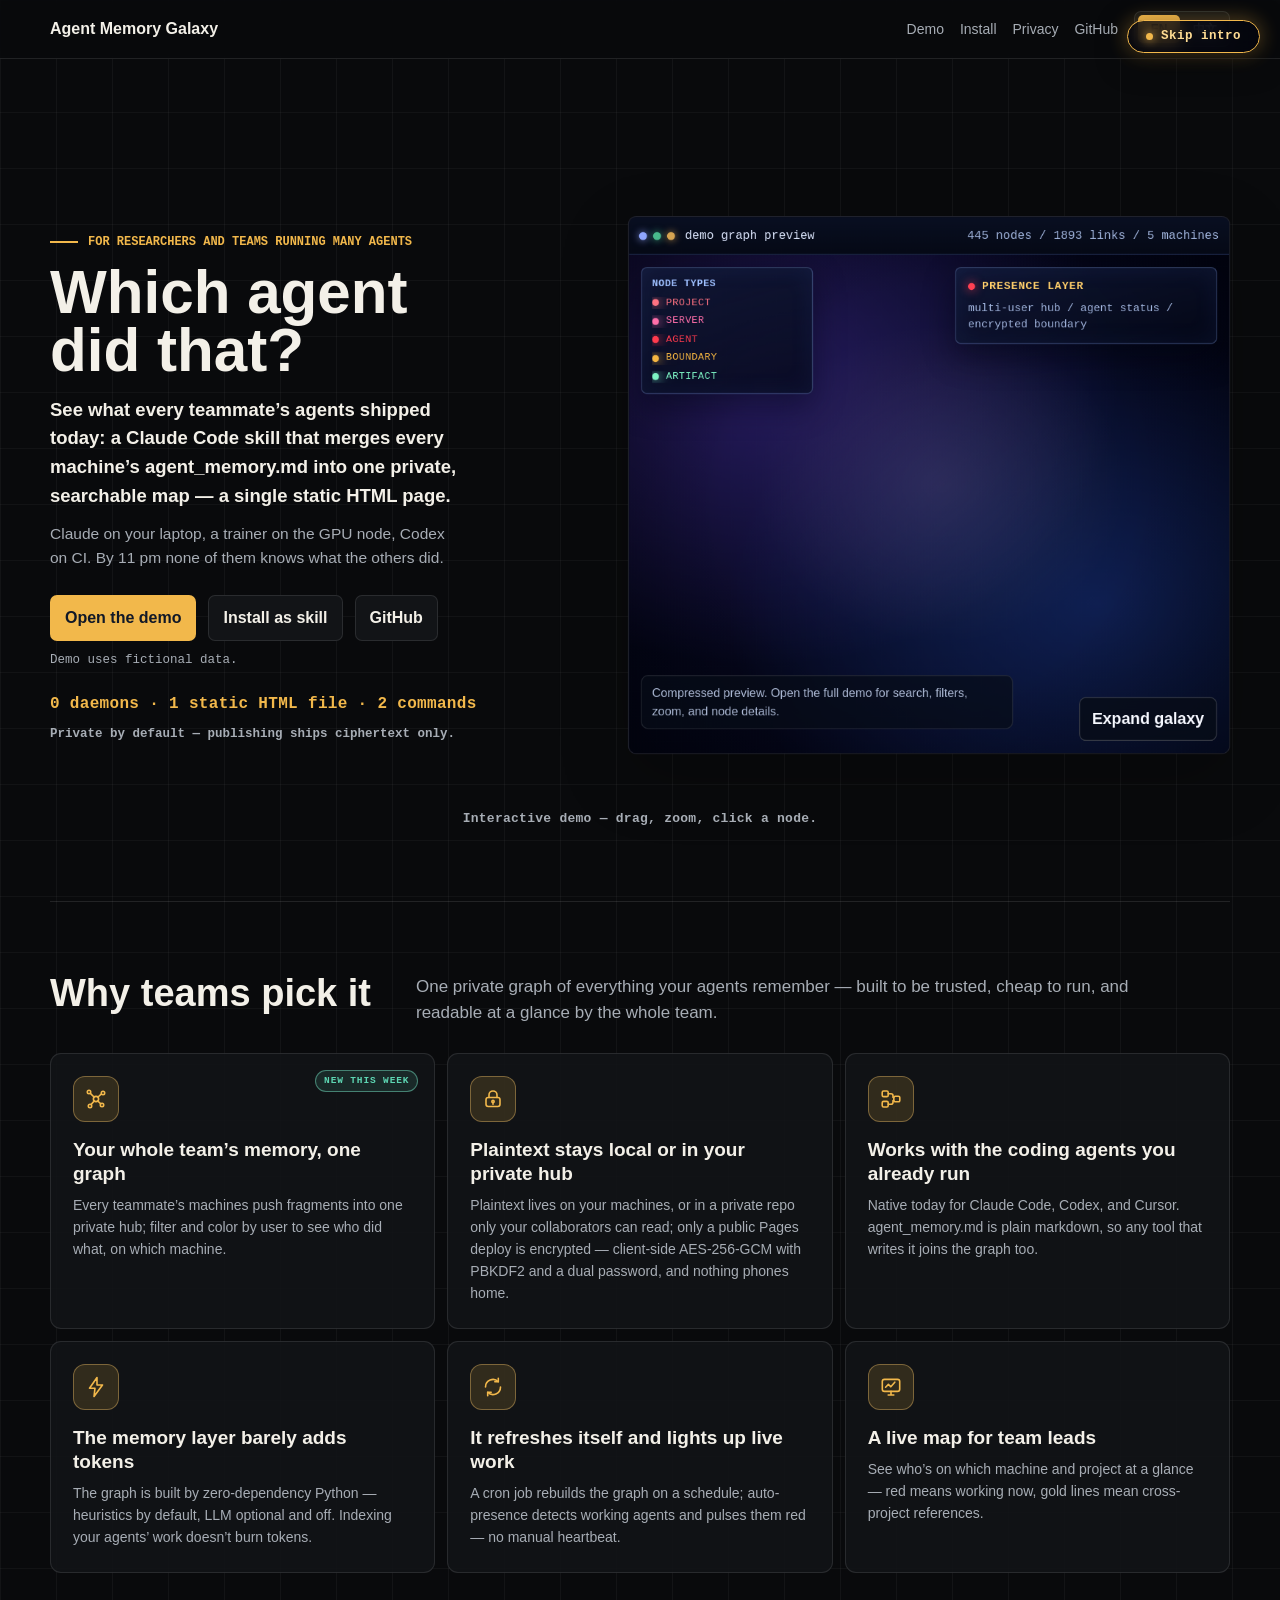
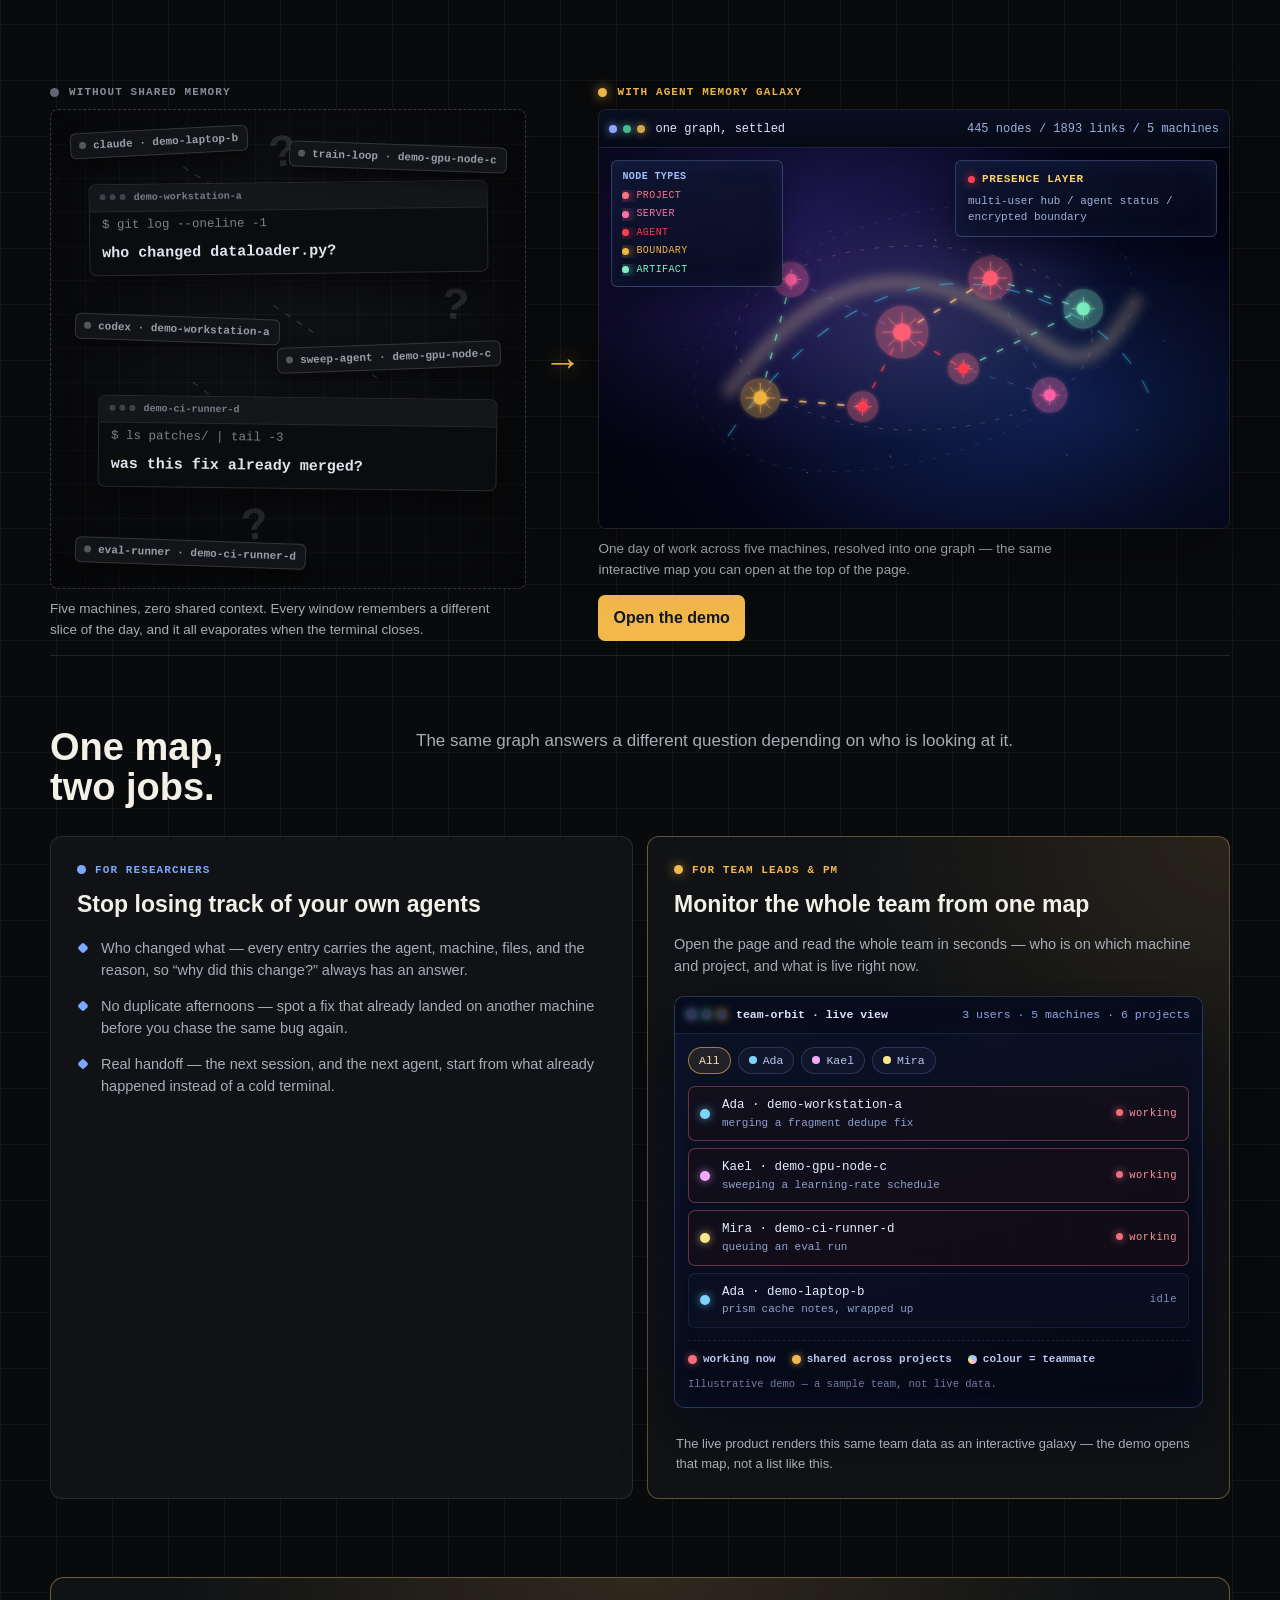
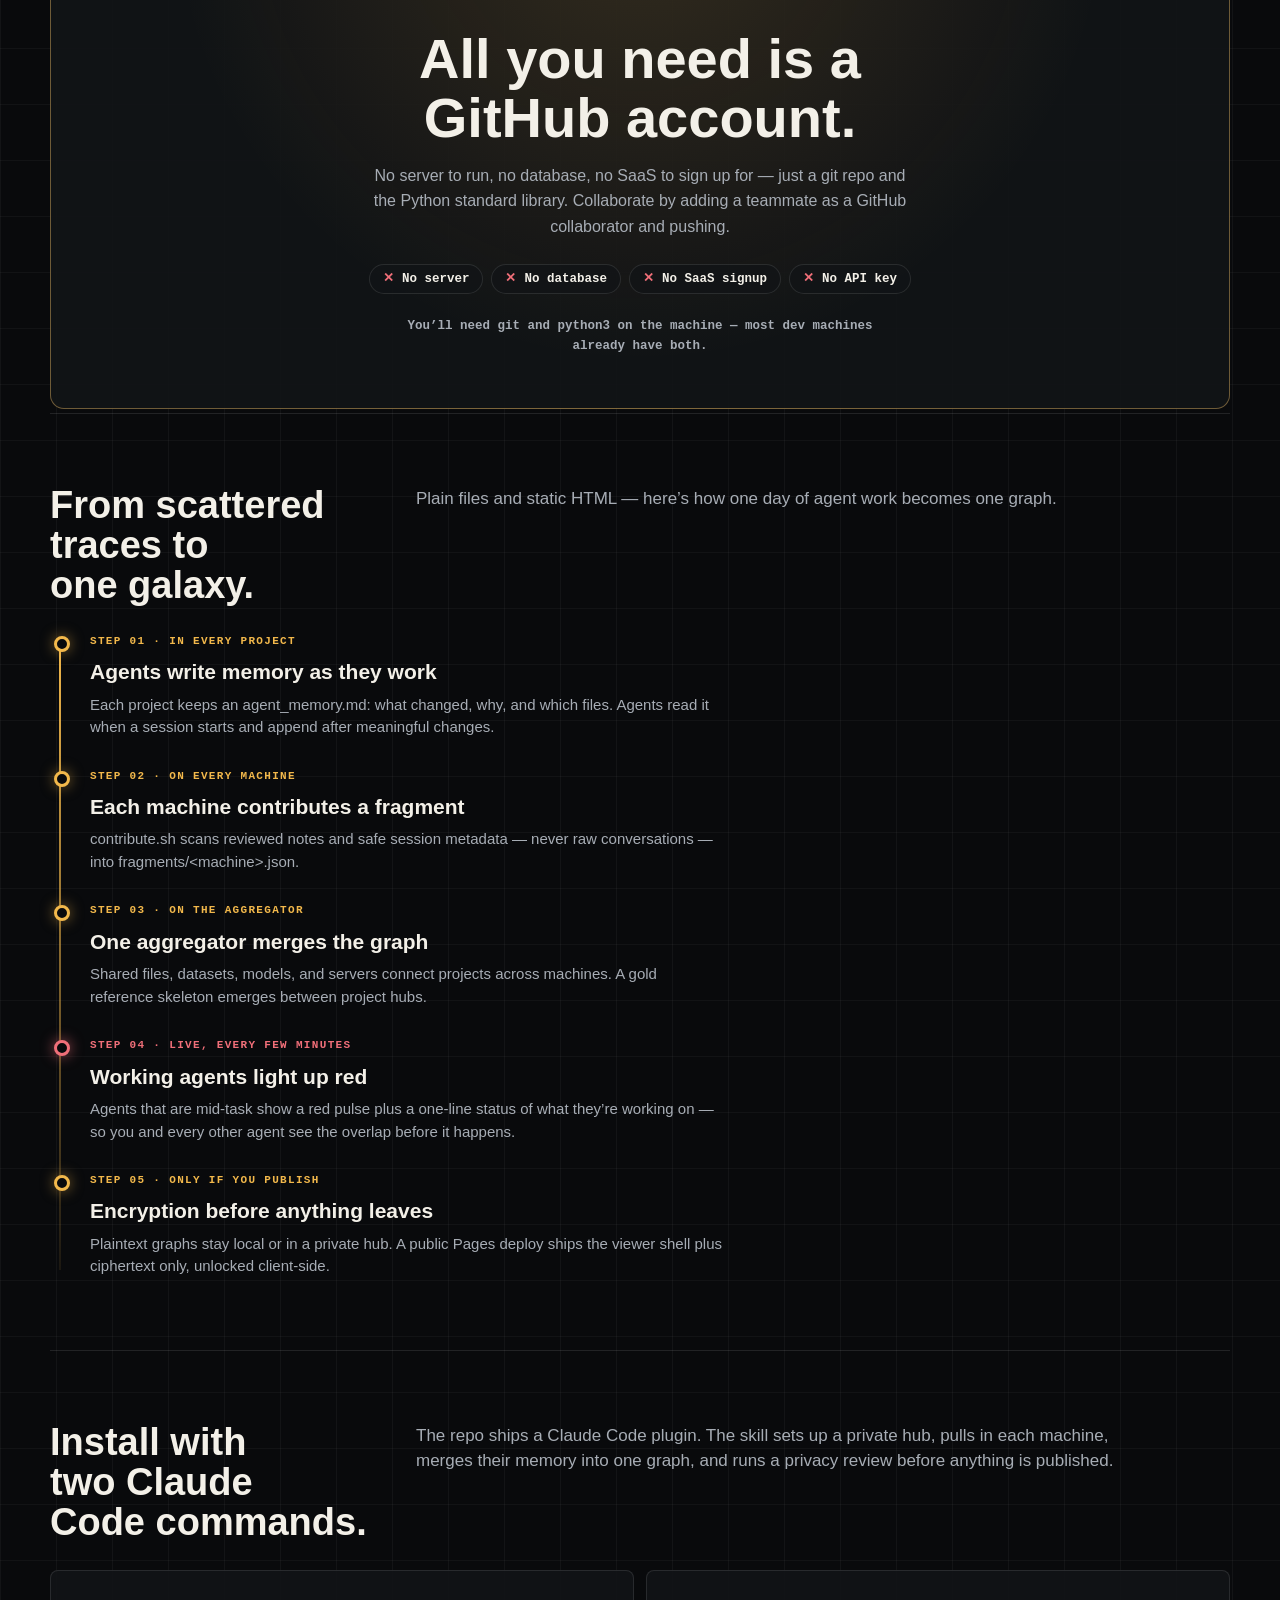
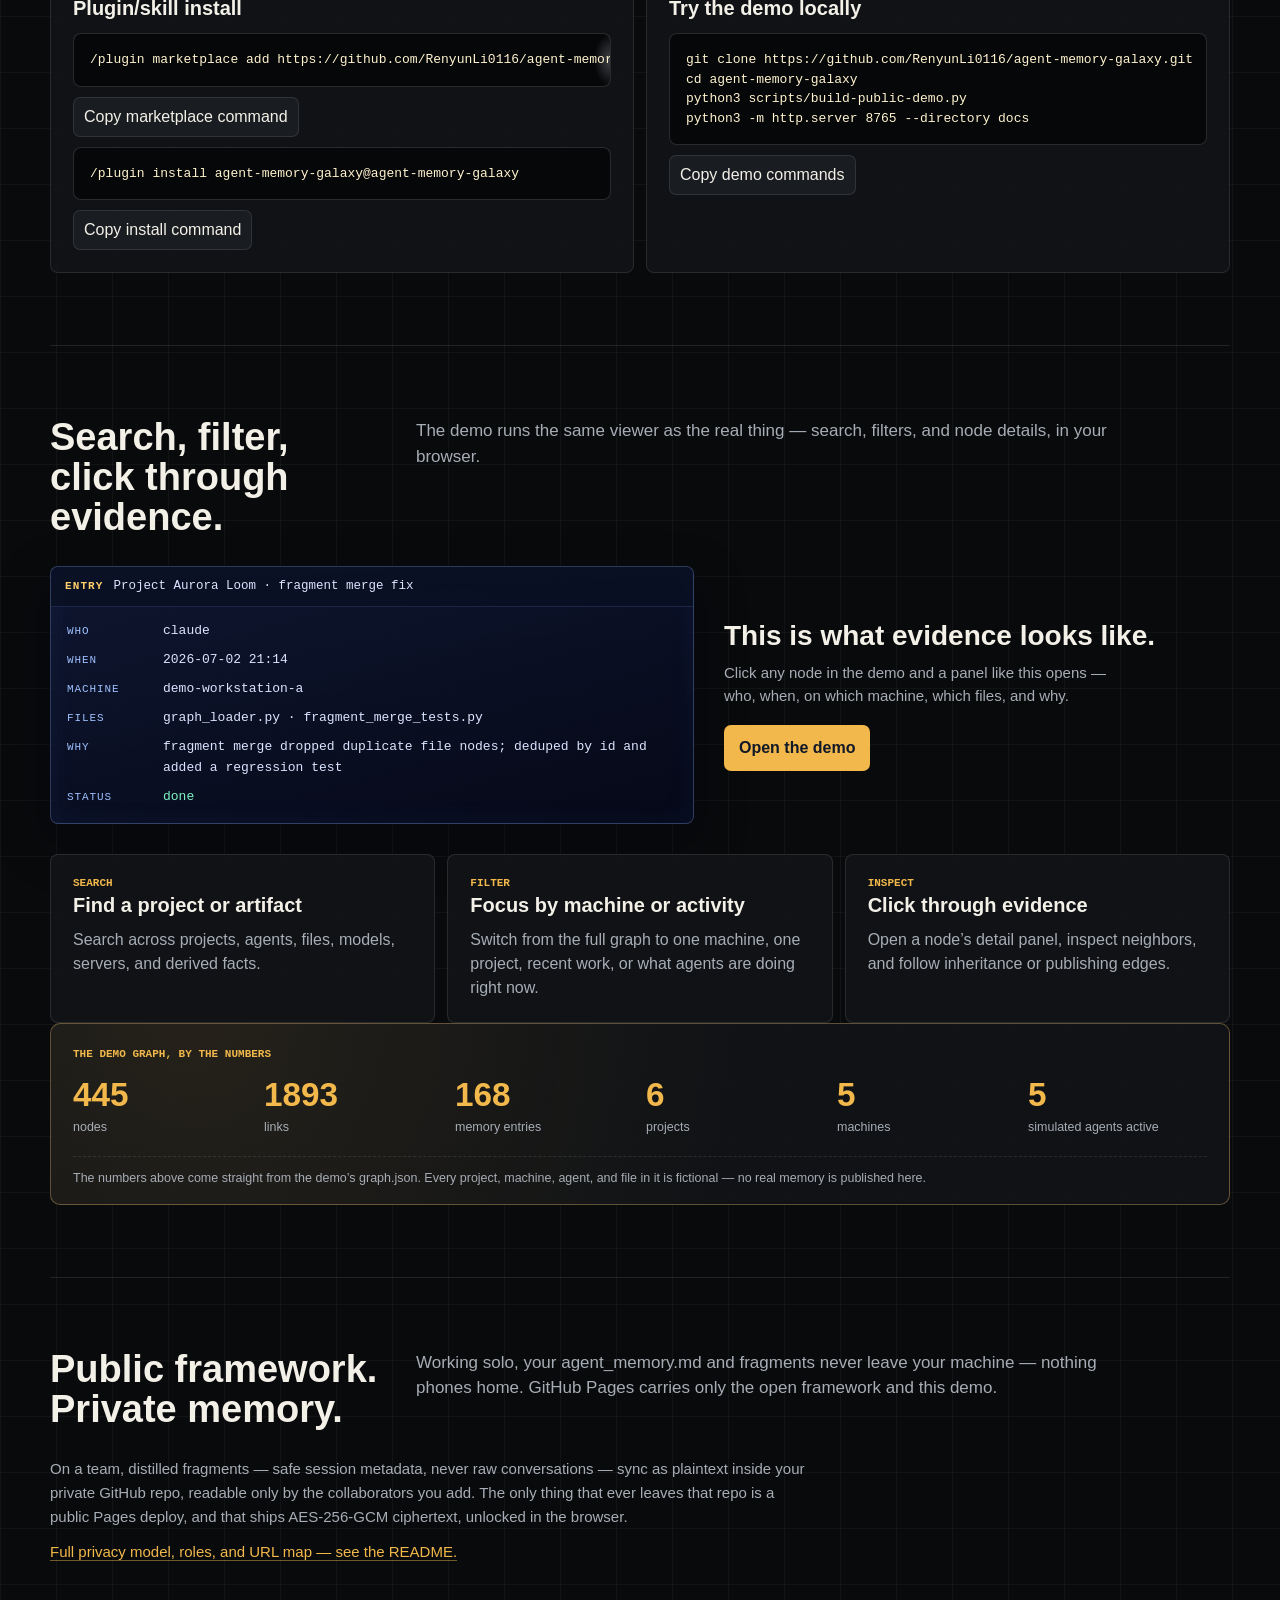
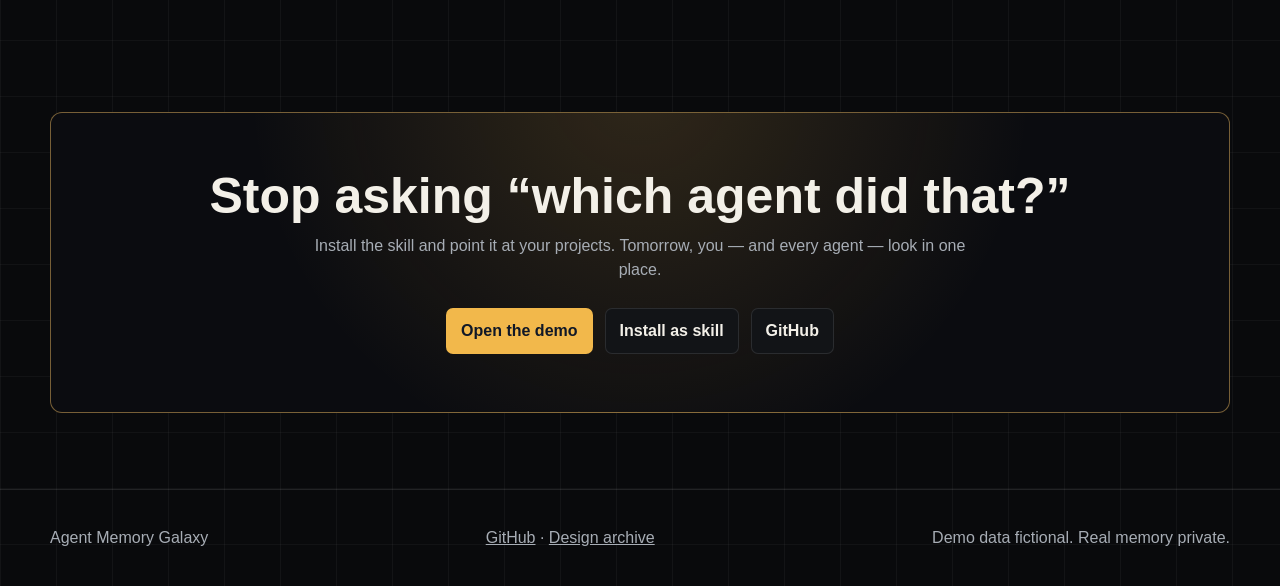
==== commit bfff801b: "tweak: hold the opening cinematic ~2s longer (HOLD_MS 1600->3600) 用户要求开场效果再多 2 秒：电影态停留段 1600ms→3600m" ====
--- a/docs/index.html
+++ b/docs/index.html
@@ -31,7 +31,7 @@
     /* Every load plays (no sessionStorage gate). Only reduced-motion / ?intro=skip suppress. */
     var shouldPlay = !reduce && (forcePlay || !forceSkip);
 
-    var HOLD_MS = 1600, FLY_MS = 1400, LAND_MS = 260;
+    var HOLD_MS = 3600, FLY_MS = 1400, LAND_MS = 260;
     var ended = false, armed = false, timers = [];
     var clearTimers = function () { for (var i = 0; i < timers.length; i++) clearTimeout(timers[i]); timers = []; };
 
